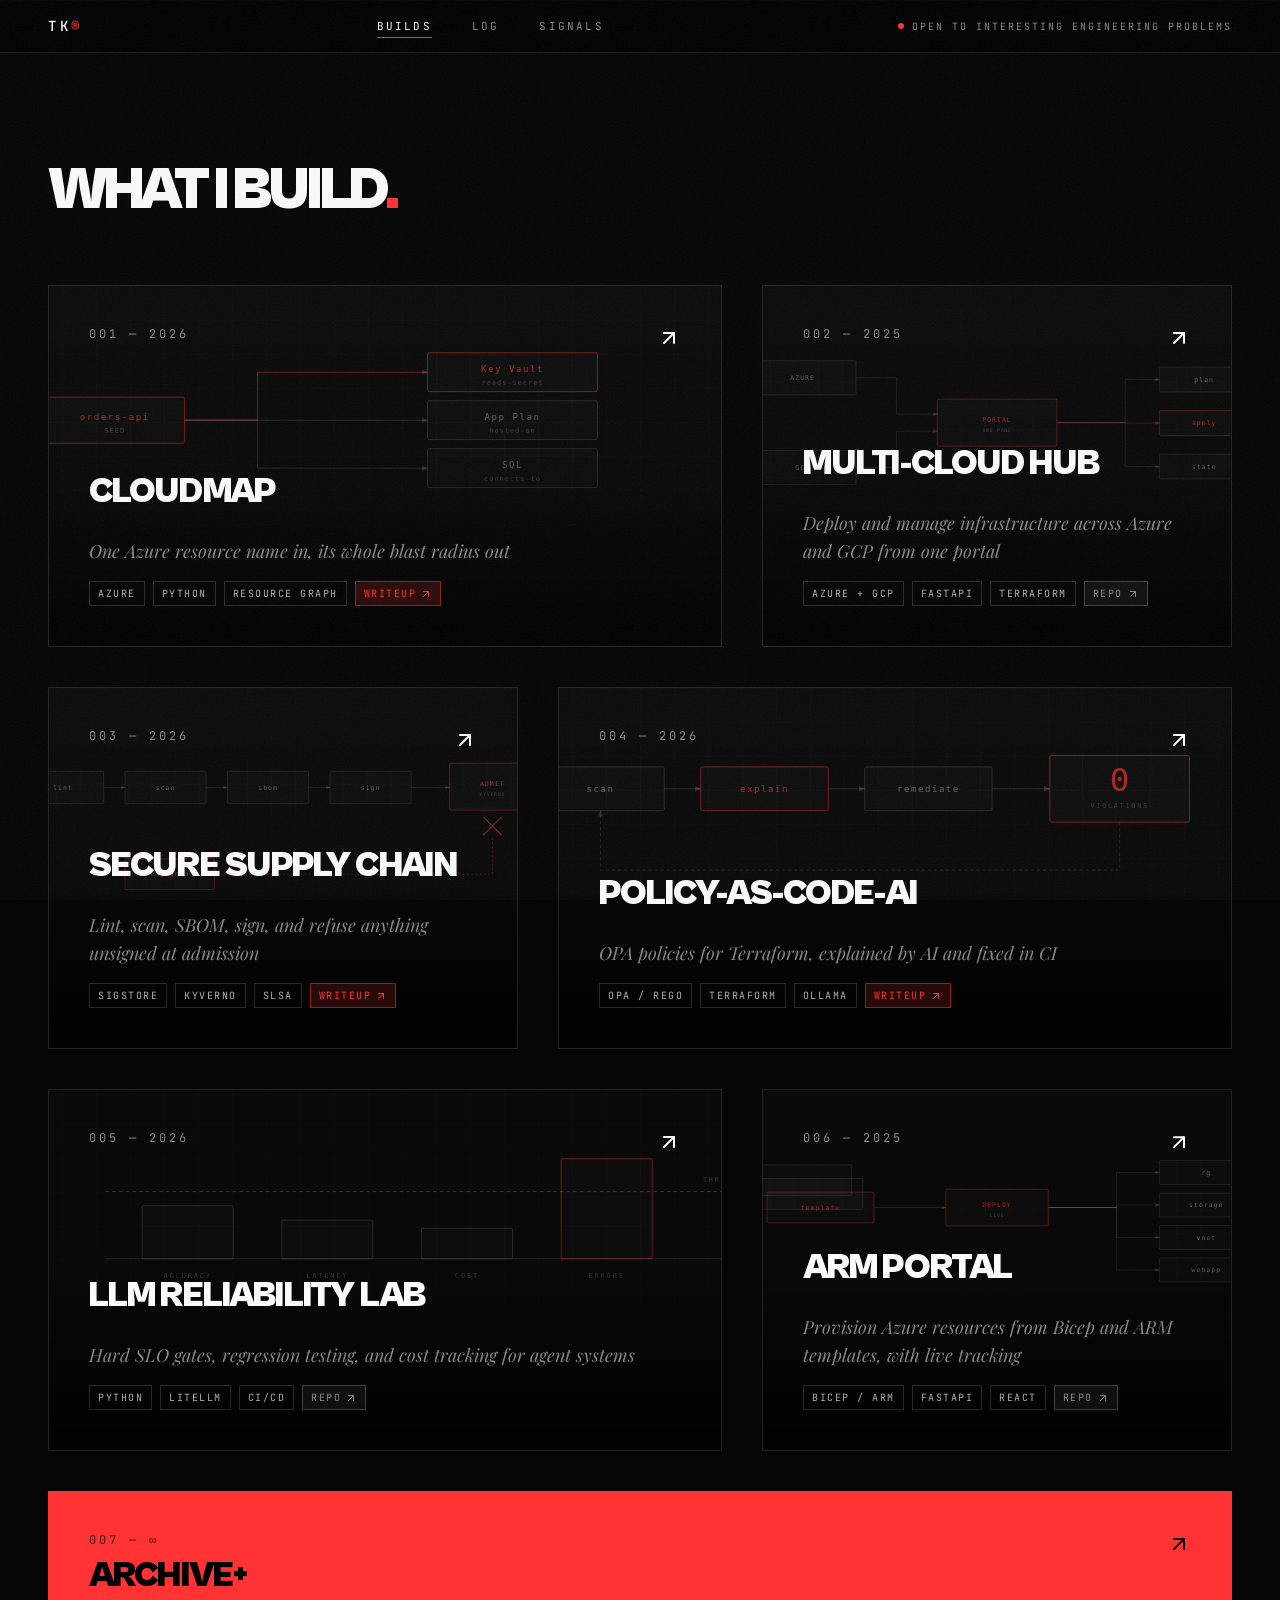
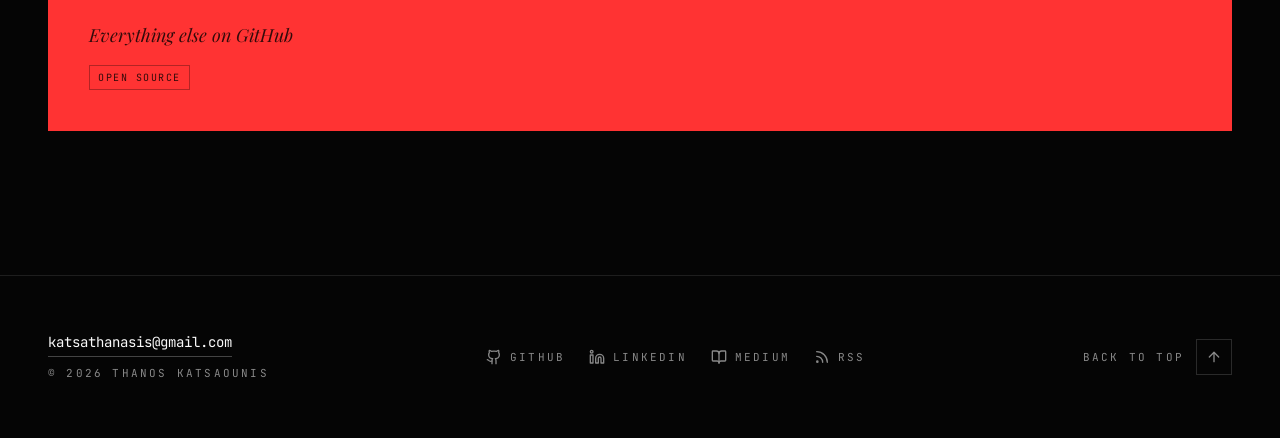
==== builds/index.html @ 595cd932 "deploy 2026-09-18T14:23Z" ====
<!doctype html>
<html lang="en">
  <head>
    <meta charset="utf-8" />
    <meta name="viewport" content="width=device-width, initial-scale=1" />
    <meta name="theme-color" content="#050505" />

    <!--
      TEMPLATE. Every page's HTML is generated from this file by
      tools/gen-pages.mjs, one per entry in src/routes.js, including the root
      index.html. Do not edit a generated file: it is gitignored and the next
      build overwrites it.

      Everything below is deliberately STATIC. The pages are React, so the
      crawlers that build a link preview (LinkedIn, Slack, X, Google) read this
      HTML and never run the JavaScript that fills #root. Anything set from
      React is invisible to them. That is the whole reason the site is many
      real files rather than one file behind a router: a router would give
      every URL this same head, and per-URL metadata is the point.

      The domain is thanoskatsaounis.me, registered 2026-08-24. It appears here
      and in public/robots.txt, and public/sitemap.xml is generated from the
      same routes; change them together.

      og:image must be an absolute URL, because relative paths are silently
      ignored by every scraper that reads it.
    -->
    <title>Builds — Thanos Katsaounis</title>
    <meta name="description" content="Open-source projects: Azure blast-radius mapping, multi-cloud provisioning, supply-chain signing and admission control, OPA policy remediation, and reliability gates for agent systems." />
    <link rel="canonical" href="https://thanoskatsaounis.me/builds/" />

    <!-- Open Graph: LinkedIn, Slack, Facebook, most chat apps -->
    <meta property="og:type" content="website" />
    <meta property="og:site_name" content="Thanos Katsaounis" />
    <meta property="og:title" content="Builds — Thanos Katsaounis" />
    <meta property="og:description" content="Open-source projects: Azure blast-radius mapping, multi-cloud provisioning, supply-chain signing and admission control, OPA policy remediation, and reliability gates for agent systems." />
    <meta property="og:url" content="https://thanoskatsaounis.me/builds/" />
    <meta property="og:image" content="https://thanoskatsaounis.me/og.png" />
    <meta property="og:image:width" content="1200" />
    <meta property="og:image:height" content="630" />
    <meta property="og:image:alt" content="DevOps and Cloud Engineer — software and the infrastructure that runs it, across Azure, GCP and Kubernetes" />
    <meta property="og:locale" content="en_GB" />
    <meta property="og:locale:alternate" content="el_GR" />

    <!-- X / Twitter reads its own namespace and falls back to og: for the rest -->
    <meta name="twitter:card" content="summary_large_image" />
    <meta name="twitter:title" content="Builds — Thanos Katsaounis" />
    <meta name="twitter:description" content="Open-source projects: Azure blast-radius mapping, multi-cloud provisioning, supply-chain signing and admission control, OPA policy remediation, and reliability gates for agent systems." />
    <meta name="twitter:image" content="https://thanoskatsaounis.me/og.png" />

    <!-- Declared so readers and browser extensions discover it without being
         told the URL. Generated at build time by tools/gen-feed.mjs. -->
    <link
      rel="alternate"
      type="application/atom+xml"
      title="Thanos Katsaounis — writing"
      href="/feed.xml"
    />

    <link rel="icon" href="/favicon.svg" />
    <!--
      Preload the weights that are actually above the fold, which is not the
      same as the weights that look most important. Measured on the home page
      at a 900px viewport: only 400 and 900 render in the first screen — 900 is
      the hero headline and so the LCP element, 400 is the body text under it.
      700 first appears at y=1323, a screen and a half down, and on /signals/
      and /builds/ it is never used at all; Chrome said so on every load
      ("preloaded ... but not used"). Preloading it cost a font fetch on every
      route and competed with the two that were needed, while 400 — needed on
      every route, every time — was left to be discovered from the CSS.

      700 is not gone, only unhinted: the @font-face for it still stands and
      the browser fetches it when something on the page needs it.
    -->
    <link rel="preload" href="/fonts/cabinet-grotesk-400.woff2" as="font" type="font/woff2" crossorigin />
    <link rel="preload" href="/fonts/cabinet-grotesk-900.woff2" as="font" type="font/woff2" crossorigin />
    <script type="module" crossorigin src="/assets/index-DWlK6CdW.js"></script>
    <link rel="stylesheet" crossorigin href="/assets/index-eZqKV_0e.css">
  </head>
  <body>
    <noscript>You need to enable JavaScript to run this app.</noscript>
    <div id="root" data-page="builds"></div>
  </body>
</html>
---- assets/index-eZqKV_0e.css ----
@font-face{font-family:Playfair Display;font-style:italic;font-display:swap;font-weight:400;src:url(/assets/playfair-display-cyrillic-400-italic-drKdN10-.woff2) format("woff2"),url(/assets/playfair-display-cyrillic-400-italic-24vVh5t9.woff) format("woff");unicode-range:U+0301,U+0400-045F,U+0490-0491,U+04B0-04B1,U+2116}@font-face{font-family:Playfair Display;font-style:italic;font-display:swap;font-weight:400;src:url(/assets/playfair-display-vietnamese-400-italic-CD15TOr5.woff2) format("woff2"),url(/assets/playfair-display-vietnamese-400-italic-Cpv4sfwY.woff) format("woff");unicode-range:U+0102-0103,U+0110-0111,U+0128-0129,U+0168-0169,U+01A0-01A1,U+01AF-01B0,U+0300-0301,U+0303-0304,U+0308-0309,U+0323,U+0329,U+1EA0-1EF9,U+20AB}@font-face{font-family:Playfair Display;font-style:italic;font-display:swap;font-weight:400;src:url(/assets/playfair-display-latin-ext-400-italic-zVOgzDMq.woff2) format("woff2"),url(/assets/playfair-display-latin-ext-400-italic-CZOjvne0.woff) format("woff");unicode-range:U+0100-02BA,U+02BD-02C5,U+02C7-02CC,U+02CE-02D7,U+02DD-02FF,U+0304,U+0308,U+0329,U+1D00-1DBF,U+1E00-1E9F,U+1EF2-1EFF,U+2020,U+20A0-20AB,U+20AD-20C0,U+2113,U+2C60-2C7F,U+A720-A7FF}@font-face{font-family:Playfair Display;font-style:italic;font-display:swap;font-weight:400;src:url(/assets/playfair-display-latin-400-italic-LeeEXsx5.woff2) format("woff2"),url(/assets/playfair-display-latin-400-italic-hIeePEuE.woff) format("woff");unicode-range:U+0000-00FF,U+0131,U+0152-0153,U+02BB-02BC,U+02C6,U+02DA,U+02DC,U+0304,U+0308,U+0329,U+2000-206F,U+20AC,U+2122,U+2191,U+2193,U+2212,U+2215,U+FEFF,U+FFFD}@font-face{font-family:Playfair Display;font-style:italic;font-display:swap;font-weight:600;src:url(/assets/playfair-display-cyrillic-600-italic-DsJAm2wE.woff2) format("woff2"),url(/assets/playfair-display-cyrillic-600-italic-D0MPwuIc.woff) format("woff");unicode-range:U+0301,U+0400-045F,U+0490-0491,U+04B0-04B1,U+2116}@font-face{font-family:Playfair Display;font-style:italic;font-display:swap;font-weight:600;src:url(/assets/playfair-display-vietnamese-600-italic-CM5tQ_QU.woff2) format("woff2"),url(/assets/playfair-display-vietnamese-600-italic-DzX7eaGQ.woff) format("woff");unicode-range:U+0102-0103,U+0110-0111,U+0128-0129,U+0168-0169,U+01A0-01A1,U+01AF-01B0,U+0300-0301,U+0303-0304,U+0308-0309,U+0323,U+0329,U+1EA0-1EF9,U+20AB}@font-face{font-family:Playfair Display;font-style:italic;font-display:swap;font-weight:600;src:url(/assets/playfair-display-latin-ext-600-italic-Bg2sus4m.woff2) format("woff2"),url(/assets/playfair-display-latin-ext-600-italic-Bkjhfatk.woff) format("woff");unicode-range:U+0100-02BA,U+02BD-02C5,U+02C7-02CC,U+02CE-02D7,U+02DD-02FF,U+0304,U+0308,U+0329,U+1D00-1DBF,U+1E00-1E9F,U+1EF2-1EFF,U+2020,U+20A0-20AB,U+20AD-20C0,U+2113,U+2C60-2C7F,U+A720-A7FF}@font-face{font-family:Playfair Display;font-style:italic;font-display:swap;font-weight:600;src:url(/assets/playfair-display-latin-600-italic-Bvp5b4iR.woff2) format("woff2"),url(/assets/playfair-display-latin-600-italic-BFV_U8S6.woff) format("woff");unicode-range:U+0000-00FF,U+0131,U+0152-0153,U+02BB-02BC,U+02C6,U+02DA,U+02DC,U+0304,U+0308,U+0329,U+2000-206F,U+20AC,U+2122,U+2191,U+2193,U+2212,U+2215,U+FEFF,U+FFFD}@font-face{font-family:JetBrains Mono;font-style:normal;font-display:swap;font-weight:400;src:url([data-uri]) format("woff2"),url([data-uri]) format("woff");unicode-range:U+0460-052F,U+1C80-1C8A,U+20B4,U+2DE0-2DFF,U+A640-A69F,U+FE2E-FE2F}@font-face{font-family:JetBrains Mono;font-style:normal;font-display:swap;font-weight:400;src:url(/assets/jetbrains-mono-cyrillic-400-normal-BEIGL1Tu.woff2) format("woff2"),url(/assets/jetbrains-mono-cyrillic-400-normal-ugxPyKxw.woff) format("woff");unicode-range:U+0301,U+0400-045F,U+0490-0491,U+04B0-04B1,U+2116}@font-face{font-family:JetBrains Mono;font-style:normal;font-display:swap;font-weight:400;src:url(/assets/jetbrains-mono-greek-400-normal-C190GLew.woff2) format("woff2"),url(/assets/jetbrains-mono-greek-400-normal-B9oWc5Lo.woff) format("woff");unicode-range:U+0370-0377,U+037A-037F,U+0384-038A,U+038C,U+038E-03A1,U+03A3-03FF}@font-face{font-family:JetBrains Mono;font-style:normal;font-display:swap;font-weight:400;src:url([data-uri]) format("woff2"),url(/assets/jetbrains-mono-vietnamese-400-normal-CqNFfHCs.woff) format("woff");unicode-range:U+0102-0103,U+0110-0111,U+0128-0129,U+0168-0169,U+01A0-01A1,U+01AF-01B0,U+0300-0301,U+0303-0304,U+0308-0309,U+0323,U+0329,U+1EA0-1EF9,U+20AB}@font-face{font-family:JetBrains Mono;font-style:normal;font-display:swap;font-weight:400;src:url(/assets/jetbrains-mono-latin-ext-400-normal-Bc8Ftmh3.woff2) format("woff2"),url(/assets/jetbrains-mono-latin-ext-400-normal-fXTG6kC5.woff) format("woff");unicode-range:U+0100-02BA,U+02BD-02C5,U+02C7-02CC,U+02CE-02D7,U+02DD-02FF,U+0304,U+0308,U+0329,U+1D00-1DBF,U+1E00-1E9F,U+1EF2-1EFF,U+2020,U+20A0-20AB,U+20AD-20C0,U+2113,U+2C60-2C7F,U+A720-A7FF}@font-face{font-family:JetBrains Mono;font-style:normal;font-display:swap;font-weight:400;src:url(/assets/jetbrains-mono-latin-400-normal-V6pRDFza.woff2) format("woff2"),url(/assets/jetbrains-mono-latin-400-normal-6-qcROiO.woff) format("woff");unicode-range:U+0000-00FF,U+0131,U+0152-0153,U+02BB-02BC,U+02C6,U+02DA,U+02DC,U+0304,U+0308,U+0329,U+2000-206F,U+20AC,U+2122,U+2191,U+2193,U+2212,U+2215,U+FEFF,U+FFFD}@font-face{font-family:JetBrains Mono;font-style:normal;font-display:swap;font-weight:500;src:url([data-uri]) format("woff2"),url([data-uri]) format("woff");unicode-range:U+0460-052F,U+1C80-1C8A,U+20B4,U+2DE0-2DFF,U+A640-A69F,U+FE2E-FE2F}@font-face{font-family:JetBrains Mono;font-style:normal;font-display:swap;font-weight:500;src:url(/assets/jetbrains-mono-cyrillic-500-normal-DmUKJPL_.woff2) format("woff2"),url(/assets/jetbrains-mono-cyrillic-500-normal-DJqRU3vO.woff) format("woff");unicode-range:U+0301,U+0400-045F,U+0490-0491,U+04B0-04B1,U+2116}@font-face{font-family:JetBrains Mono;font-style:normal;font-display:swap;font-weight:500;src:url(/assets/jetbrains-mono-greek-500-normal-JpySY46c.woff2) format("woff2"),url(/assets/jetbrains-mono-greek-500-normal-D7SFKleX.woff) format("woff");unicode-range:U+0370-0377,U+037A-037F,U+0384-038A,U+038C,U+038E-03A1,U+03A3-03FF}@font-face{font-family:JetBrains Mono;font-style:normal;font-display:swap;font-weight:500;src:url([data-uri]) format("woff2"),url(/assets/jetbrains-mono-vietnamese-500-normal-DNRqzVM1.woff) format("woff");unicode-range:U+0102-0103,U+0110-0111,U+0128-0129,U+0168-0169,U+01A0-01A1,U+01AF-01B0,U+0300-0301,U+0303-0304,U+0308-0309,U+0323,U+0329,U+1EA0-1EF9,U+20AB}@font-face{font-family:JetBrains Mono;font-style:normal;font-display:swap;font-weight:500;src:url(/assets/jetbrains-mono-latin-ext-500-normal-Cut-4mMH.woff2) format("woff2"),url(/assets/jetbrains-mono-latin-ext-500-normal-ckzbgY84.woff) format("woff");unicode-range:U+0100-02BA,U+02BD-02C5,U+02C7-02CC,U+02CE-02D7,U+02DD-02FF,U+0304,U+0308,U+0329,U+1D00-1DBF,U+1E00-1E9F,U+1EF2-1EFF,U+2020,U+20A0-20AB,U+20AD-20C0,U+2113,U+2C60-2C7F,U+A720-A7FF}@font-face{font-family:JetBrains Mono;font-style:normal;font-display:swap;font-weight:500;src:url(/assets/jetbrains-mono-latin-500-normal-BWZEU5yA.woff2) format("woff2"),url(/assets/jetbrains-mono-latin-500-normal-CJOVTJB7.woff) format("woff");unicode-range:U+0000-00FF,U+0131,U+0152-0153,U+02BB-02BC,U+02C6,U+02DA,U+02DC,U+0304,U+0308,U+0329,U+2000-206F,U+20AC,U+2122,U+2191,U+2193,U+2212,U+2215,U+FEFF,U+FFFD}@font-face{font-family:Cabinet Grotesk;src:url(/fonts/cabinet-grotesk-400.woff2) format("woff2");font-weight:400;font-display:swap;font-style:normal}@font-face{font-family:Cabinet Grotesk;src:url(/fonts/cabinet-grotesk-500.woff2) format("woff2");font-weight:500;font-display:swap;font-style:normal}@font-face{font-family:Cabinet Grotesk;src:url(/fonts/cabinet-grotesk-700.woff2) format("woff2");font-weight:700;font-display:swap;font-style:normal}@font-face{font-family:Cabinet Grotesk;src:url(/fonts/cabinet-grotesk-900.woff2) format("woff2");font-weight:900;font-display:swap;font-style:normal}*,:before,:after{--tw-border-spacing-x: 0;--tw-border-spacing-y: 0;--tw-translate-x: 0;--tw-translate-y: 0;--tw-rotate: 0;--tw-skew-x: 0;--tw-skew-y: 0;--tw-scale-x: 1;--tw-scale-y: 1;--tw-pan-x: ;--tw-pan-y: ;--tw-pinch-zoom: ;--tw-scroll-snap-strictness: proximity;--tw-gradient-from-position: ;--tw-gradient-via-position: ;--tw-gradient-to-position: ;--tw-ordinal: ;--tw-slashed-zero: ;--tw-numeric-figure: ;--tw-numeric-spacing: ;--tw-numeric-fraction: ;--tw-ring-inset: ;--tw-ring-offset-width: 0px;--tw-ring-offset-color: #fff;--tw-ring-color: rgb(59 130 246 / .5);--tw-ring-offset-shadow: 0 0 #0000;--tw-ring-shadow: 0 0 #0000;--tw-shadow: 0 0 #0000;--tw-shadow-colored: 0 0 #0000;--tw-blur: ;--tw-brightness: ;--tw-contrast: ;--tw-grayscale: ;--tw-hue-rotate: ;--tw-invert: ;--tw-saturate: ;--tw-sepia: ;--tw-drop-shadow: ;--tw-backdrop-blur: ;--tw-backdrop-brightness: ;--tw-backdrop-contrast: ;--tw-backdrop-grayscale: ;--tw-backdrop-hue-rotate: ;--tw-backdrop-invert: ;--tw-backdrop-opacity: ;--tw-backdrop-saturate: ;--tw-backdrop-sepia: ;--tw-contain-size: ;--tw-contain-layout: ;--tw-contain-paint: ;--tw-contain-style: }::backdrop{--tw-border-spacing-x: 0;--tw-border-spacing-y: 0;--tw-translate-x: 0;--tw-translate-y: 0;--tw-rotate: 0;--tw-skew-x: 0;--tw-skew-y: 0;--tw-scale-x: 1;--tw-scale-y: 1;--tw-pan-x: ;--tw-pan-y: ;--tw-pinch-zoom: ;--tw-scroll-snap-strictness: proximity;--tw-gradient-from-position: ;--tw-gradient-via-position: ;--tw-gradient-to-position: ;--tw-ordinal: ;--tw-slashed-zero: ;--tw-numeric-figure: ;--tw-numeric-spacing: ;--tw-numeric-fraction: ;--tw-ring-inset: ;--tw-ring-offset-width: 0px;--tw-ring-offset-color: #fff;--tw-ring-color: rgb(59 130 246 / .5);--tw-ring-offset-shadow: 0 0 #0000;--tw-ring-shadow: 0 0 #0000;--tw-shadow: 0 0 #0000;--tw-shadow-colored: 0 0 #0000;--tw-blur: ;--tw-brightness: ;--tw-contrast: ;--tw-grayscale: ;--tw-hue-rotate: ;--tw-invert: ;--tw-saturate: ;--tw-sepia: ;--tw-drop-shadow: ;--tw-backdrop-blur: ;--tw-backdrop-brightness: ;--tw-backdrop-contrast: ;--tw-backdrop-grayscale: ;--tw-backdrop-hue-rotate: ;--tw-backdrop-invert: ;--tw-backdrop-opacity: ;--tw-backdrop-saturate: ;--tw-backdrop-sepia: ;--tw-contain-size: ;--tw-contain-layout: ;--tw-contain-paint: ;--tw-contain-style: }*,:before,:after{box-sizing:border-box;border-width:0;border-style:solid;border-color:#e5e7eb}:before,:after{--tw-content: ""}html,:host{line-height:1.5;-webkit-text-size-adjust:100%;-moz-tab-size:4;-o-tab-size:4;tab-size:4;font-family:Cabinet Grotesk,sans-serif;font-feature-settings:normal;font-variation-settings:normal;-webkit-tap-highlight-color:transparent}body{margin:0;line-height:inherit}hr{height:0;color:inherit;border-top-width:1px}abbr:where([title]){-webkit-text-decoration:underline dotted;text-decoration:underline dotted}h1,h2,h3,h4,h5,h6{font-size:inherit;font-weight:inherit}a{color:inherit;text-decoration:inherit}b,strong{font-weight:bolder}code,kbd,samp,pre{font-family:JetBrains Mono,monospace;font-feature-settings:normal;font-variation-settings:normal;font-size:1em}small{font-size:80%}sub,sup{font-size:75%;line-height:0;position:relative;vertical-align:baseline}sub{bottom:-.25em}sup{top:-.5em}table{text-indent:0;border-color:inherit;border-collapse:collapse}button,input,optgroup,select,textarea{font-family:inherit;font-feature-settings:inherit;font-variation-settings:inherit;font-size:100%;font-weight:inherit;line-height:inherit;letter-spacing:inherit;color:inherit;margin:0;padding:0}button,select{text-transform:none}button,input:where([type=button]),input:where([type=reset]),input:where([type=submit]){-webkit-appearance:button;background-color:transparent;background-image:none}:-moz-focusring{outline:auto}:-moz-ui-invalid{box-shadow:none}progress{vertical-align:baseline}::-webkit-inner-spin-button,::-webkit-outer-spin-button{height:auto}[type=search]{-webkit-appearance:textfield;outline-offset:-2px}::-webkit-search-decoration{-webkit-appearance:none}::-webkit-file-upload-button{-webkit-appearance:button;font:inherit}summary{display:list-item}blockquote,dl,dd,h1,h2,h3,h4,h5,h6,hr,figure,p,pre{margin:0}fieldset{margin:0;padding:0}legend{padding:0}ol,ul,menu{list-style:none;margin:0;padding:0}dialog{padding:0}textarea{resize:vertical}input::-moz-placeholder,textarea::-moz-placeholder{opacity:1;color:#9ca3af}input::placeholder,textarea::placeholder{opacity:1;color:#9ca3af}button,[role=button]{cursor:pointer}:disabled{cursor:default}img,svg,video,canvas,audio,iframe,embed,object{display:block;vertical-align:middle}img,video{max-width:100%;height:auto}[hidden]:where(:not([hidden=until-found])){display:none}:root{--background: 0 0% 2%;--foreground: 0 0% 98%;--card: 0 0% 4%;--card-foreground: 0 0% 98%;--popover: 0 0% 4%;--popover-foreground: 0 0% 98%;--primary: 0 0% 98%;--primary-foreground: 0 0% 3%;--secondary: 0 0% 8%;--secondary-foreground: 0 0% 98%;--muted: 0 0% 8%;--muted-foreground: 0 0% 55%;--accent: 0 100% 60%;--accent-foreground: 0 0% 98%;--destructive: 0 100% 60%;--destructive-foreground: 0 0% 98%;--border: 0 0% 100% / .1;--input: 0 0% 15%;--ring: 0 100% 60%;--chart-1: 220 70% 50%;--chart-2: 160 60% 45%;--chart-3: 30 80% 55%;--chart-4: 280 65% 60%;--chart-5: 340 75% 55%;--radius: .25rem}*{border-color:hsl(var(--border))}html{background-color:#050505}body{--tw-bg-opacity: 1;background-color:rgb(5 5 5 / var(--tw-bg-opacity, 1));font-family:Cabinet Grotesk,sans-serif;--tw-text-opacity: 1;color:rgb(250 250 250 / var(--tw-text-opacity, 1));-webkit-font-smoothing:antialiased;-moz-osx-font-smoothing:grayscale;overflow-x:hidden}::-moz-selection{background-color:#f33;color:#050505}::selection{background-color:#f33;color:#050505}::-webkit-scrollbar{width:10px}::-webkit-scrollbar-track{background:#050505}::-webkit-scrollbar-thumb{background:#262626;border:2px solid #050505}::-webkit-scrollbar-thumb:hover{background:#f33}.container{width:100%}@media(min-width:640px){.container{max-width:640px}}@media(min-width:768px){.container{max-width:768px}}@media(min-width:1024px){.container{max-width:1024px}}@media(min-width:1280px){.container{max-width:1280px}}@media(min-width:1536px){.container{max-width:1536px}}.sr-only{position:absolute;width:1px;height:1px;padding:0;margin:-1px;overflow:hidden;clip:rect(0,0,0,0);white-space:nowrap;border-width:0}.pointer-events-none{pointer-events:none}.visible{visibility:visible}.invisible{visibility:hidden}.static{position:static}.fixed{position:fixed}.absolute{position:absolute}.relative{position:relative}.inset-0{top:0;right:0;bottom:0;left:0}.-bottom-1{bottom:-.25rem}.bottom-0{bottom:0}.left-0{left:0}.right-0{right:0}.right-\[-10\%\]{right:-10%}.top-0{top:0}.top-1\/2{top:50%}.top-\[53px\]{top:53px}.z-10{z-index:10}.z-20{z-index:20}.z-30{z-index:30}.z-\[70\]{z-index:70}.z-\[80\]{z-index:80}.mx-16{margin-left:4rem;margin-right:4rem}.mx-auto{margin-left:auto;margin-right:auto}.my-10{margin-top:2.5rem;margin-bottom:2.5rem}.mb-4{margin-bottom:1rem}.mr-2{margin-right:.5rem}.mt-1{margin-top:.25rem}.mt-1\.5{margin-top:.375rem}.mt-10{margin-top:2.5rem}.mt-12{margin-top:3rem}.mt-16{margin-top:4rem}.mt-2{margin-top:.5rem}.mt-20{margin-top:5rem}.mt-3{margin-top:.75rem}.mt-4{margin-top:1rem}.mt-6{margin-top:1.5rem}.mt-8{margin-top:2rem}.block{display:block}.inline-block{display:inline-block}.flex{display:flex}.inline-flex{display:inline-flex}.table{display:table}.grid{display:grid}.hidden{display:none}.aspect-\[4\/5\]{aspect-ratio:4/5}.h-1\.5{height:.375rem}.h-10{height:2.5rem}.h-14{height:3.5rem}.h-2{height:.5rem}.h-3{height:.75rem}.h-3\.5{height:.875rem}.h-4{height:1rem}.h-5{height:1.25rem}.h-6{height:1.5rem}.h-8{height:2rem}.h-9{height:2.25rem}.h-\[70vh\]{height:70vh}.h-px{height:1px}.min-h-\[200px\]{min-height:200px}.min-h-\[280px\]{min-height:280px}.min-h-\[60px\]{min-height:60px}.min-h-screen{min-height:100vh}.w-0{width:0px}.w-1\.5{width:.375rem}.w-14{width:3.5rem}.w-2{width:.5rem}.w-3{width:.75rem}.w-3\.5{width:.875rem}.w-32{width:8rem}.w-4{width:1rem}.w-5{width:1.25rem}.w-6{width:1.5rem}.w-8{width:2rem}.w-9{width:2.25rem}.w-\[70vw\]{width:70vw}.w-fit{width:-moz-fit-content;width:fit-content}.w-full{width:100%}.w-px{width:1px}.max-w-3xl{max-width:48rem}.max-w-4xl{max-width:56rem}.max-w-\[1600px\]{max-width:1600px}.max-w-md{max-width:28rem}.max-w-sm{max-width:24rem}.max-w-xl{max-width:36rem}.flex-1{flex:1 1 0%}.shrink-0{flex-shrink:0}.grow{flex-grow:1}.origin-left{transform-origin:left}.-translate-y-1\/2{--tw-translate-y: -50%;transform:translate(var(--tw-translate-x),var(--tw-translate-y)) rotate(var(--tw-rotate)) skew(var(--tw-skew-x)) skewY(var(--tw-skew-y)) scaleX(var(--tw-scale-x)) scaleY(var(--tw-scale-y))}.rotate-45{--tw-rotate: 45deg;transform:translate(var(--tw-translate-x),var(--tw-translate-y)) rotate(var(--tw-rotate)) skew(var(--tw-skew-x)) skewY(var(--tw-skew-y)) scaleX(var(--tw-scale-x)) scaleY(var(--tw-scale-y))}@keyframes pulse{50%{opacity:.5}}.animate-pulse{animation:pulse 2s cubic-bezier(.4,0,.6,1) infinite}@keyframes pulse-dot{0%,to{opacity:1}50%{opacity:.25}}.animate-pulse-dot{animation:pulse-dot 2s ease-in-out infinite}@keyframes spin{to{transform:rotate(360deg)}}.animate-spin{animation:spin 1s linear infinite}.grid-cols-\[auto_1fr_auto\]{grid-template-columns:auto 1fr auto}.flex-col{flex-direction:column}.flex-wrap{flex-wrap:wrap}.items-start{align-items:flex-start}.items-center{align-items:center}.items-baseline{align-items:baseline}.justify-center{justify-content:center}.justify-between{justify-content:space-between}.gap-1{gap:.25rem}.gap-1\.5{gap:.375rem}.gap-10{gap:2.5rem}.gap-16{gap:4rem}.gap-2{gap:.5rem}.gap-20{gap:5rem}.gap-3{gap:.75rem}.gap-4{gap:1rem}.gap-5{gap:1.25rem}.gap-6{gap:1.5rem}.gap-8{gap:2rem}.gap-x-10{-moz-column-gap:2.5rem;column-gap:2.5rem}.gap-x-3{-moz-column-gap:.75rem;column-gap:.75rem}.gap-x-4{-moz-column-gap:1rem;column-gap:1rem}.gap-x-6{-moz-column-gap:1.5rem;column-gap:1.5rem}.gap-y-1{row-gap:.25rem}.gap-y-3{row-gap:.75rem}.gap-y-5{row-gap:1.25rem}.space-y-12>:not([hidden])~:not([hidden]){--tw-space-y-reverse: 0;margin-top:calc(3rem * calc(1 - var(--tw-space-y-reverse)));margin-bottom:calc(3rem * var(--tw-space-y-reverse))}.space-y-4>:not([hidden])~:not([hidden]){--tw-space-y-reverse: 0;margin-top:calc(1rem * calc(1 - var(--tw-space-y-reverse)));margin-bottom:calc(1rem * var(--tw-space-y-reverse))}.overflow-hidden{overflow:hidden}.overflow-y-auto{overflow-y:auto}.whitespace-nowrap{white-space:nowrap}.rounded-full{border-radius:9999px}.rounded-md{border-radius:calc(var(--radius) - 2px)}.border{border-width:1px}.border-y{border-top-width:1px;border-bottom-width:1px}.border-b{border-bottom-width:1px}.border-l-2{border-left-width:2px}.border-r{border-right-width:1px}.border-t{border-top-width:1px}.border-black\/30{border-color:#0000004d}.border-black\/40{border-color:#0006}.border-ember{--tw-border-opacity: 1;border-color:rgb(255 51 51 / var(--tw-border-opacity, 1))}.border-ember\/50{border-color:#ff333380}.border-ember\/60{border-color:#f339}.border-input{border-color:hsl(var(--input))}.border-white\/10{border-color:#ffffff1a}.border-white\/15{border-color:#ffffff26}.border-white\/20{border-color:#fff3}.border-white\/25{border-color:#ffffff40}.bg-black\/10{background-color:#0000001a}.bg-black\/40{background-color:#0006}.bg-black\/70{background-color:#000000b3}.bg-card{background-color:hsl(var(--card))}.bg-destructive{background-color:hsl(var(--destructive))}.bg-ember{--tw-bg-opacity: 1;background-color:rgb(255 51 51 / var(--tw-bg-opacity, 1))}.bg-ember\/10{background-color:#ff33331a}.bg-ember\/15{background-color:#ff333326}.bg-primary{background-color:hsl(var(--primary))}.bg-secondary{background-color:hsl(var(--secondary))}.bg-transparent{background-color:transparent}.bg-void{--tw-bg-opacity: 1;background-color:rgb(5 5 5 / var(--tw-bg-opacity, 1))}.bg-void\/95{background-color:#050505f2}.bg-white{--tw-bg-opacity: 1;background-color:rgb(255 255 255 / var(--tw-bg-opacity, 1))}.bg-white\/10{background-color:#ffffff1a}.bg-white\/15{background-color:#ffffff26}.bg-white\/5{background-color:#ffffff0d}.bg-white\/\[0\.02\]{background-color:#ffffff05}.bg-white\/\[0\.03\]{background-color:#ffffff08}.bg-gradient-to-t{background-image:linear-gradient(to top,var(--tw-gradient-stops))}.from-black\/95{--tw-gradient-from: rgb(0 0 0 / .95) var(--tw-gradient-from-position);--tw-gradient-to: rgb(0 0 0 / 0) var(--tw-gradient-to-position);--tw-gradient-stops: var(--tw-gradient-from), var(--tw-gradient-to)}.via-black\/15{--tw-gradient-to: rgb(0 0 0 / 0) var(--tw-gradient-to-position);--tw-gradient-stops: var(--tw-gradient-from), rgb(0 0 0 / .15) var(--tw-gradient-via-position), var(--tw-gradient-to)}.to-transparent{--tw-gradient-to: transparent var(--tw-gradient-to-position)}.object-cover{-o-object-fit:cover;object-fit:cover}.p-5{padding:1.25rem}.p-8{padding:2rem}.px-2{padding-left:.5rem;padding-right:.5rem}.px-2\.5{padding-left:.625rem;padding-right:.625rem}.px-3{padding-left:.75rem;padding-right:.75rem}.px-4{padding-left:1rem;padding-right:1rem}.px-5{padding-left:1.25rem;padding-right:1.25rem}.px-6{padding-left:1.5rem;padding-right:1.5rem}.px-8{padding-left:2rem;padding-right:2rem}.py-0\.5{padding-top:.125rem;padding-bottom:.125rem}.py-1{padding-top:.25rem;padding-bottom:.25rem}.py-12{padding-top:3rem;padding-bottom:3rem}.py-14{padding-top:3.5rem;padding-bottom:3.5rem}.py-2{padding-top:.5rem;padding-bottom:.5rem}.py-2\.5{padding-top:.625rem;padding-bottom:.625rem}.py-24{padding-top:6rem;padding-bottom:6rem}.py-28{padding-top:7rem;padding-bottom:7rem}.py-3{padding-top:.75rem;padding-bottom:.75rem}.py-4{padding-top:1rem;padding-bottom:1rem}.py-5{padding-top:1.25rem;padding-bottom:1.25rem}.py-7{padding-top:1.75rem;padding-bottom:1.75rem}.py-8{padding-top:2rem;padding-bottom:2rem}.py-\[0\.5\%\]{padding-top:.5%;padding-bottom:.5%}.pb-1{padding-bottom:.25rem}.pb-10{padding-bottom:2.5rem}.pb-16{padding-bottom:4rem}.pb-24{padding-bottom:6rem}.pb-28{padding-bottom:7rem}.pl-4{padding-left:1rem}.pt-10{padding-top:2.5rem}.pt-12{padding-top:3rem}.pt-24{padding-top:6rem}.pt-32{padding-top:8rem}.pt-8{padding-top:2rem}.font-mono{font-family:JetBrains Mono,monospace}.font-sans{font-family:Cabinet Grotesk,sans-serif}.font-serif{font-family:Playfair Display,serif}.text-2xl{font-size:1.5rem;line-height:2rem}.text-3xl{font-size:1.875rem;line-height:2.25rem}.text-4xl{font-size:2.25rem;line-height:2.5rem}.text-6xl{font-size:3.75rem;line-height:1}.text-\[10px\]{font-size:10px}.text-\[11px\]{font-size:11px}.text-\[9px\]{font-size:9px}.text-\[clamp\(2\.4rem\,8\.5vw\,7\.5rem\)\]{font-size:clamp(2.4rem,8.5vw,7.5rem)}.text-base{font-size:1rem;line-height:1.5rem}.text-lg{font-size:1.125rem;line-height:1.75rem}.text-sm{font-size:.875rem;line-height:1.25rem}.text-xs{font-size:.75rem;line-height:1rem}.font-black{font-weight:900}.font-bold{font-weight:700}.font-medium{font-weight:500}.font-normal{font-weight:400}.uppercase{text-transform:uppercase}.italic{font-style:italic}.leading-\[0\.92\]{line-height:.92}.leading-relaxed{line-height:1.625}.leading-snug{line-height:1.375}.leading-tight{line-height:1.25}.tracking-\[0\.15em\]{letter-spacing:.15em}.tracking-\[0\.18em\]{letter-spacing:.18em}.tracking-\[0\.25em\]{letter-spacing:.25em}.tracking-\[0\.2em\]{letter-spacing:.2em}.tracking-\[0\.3em\]{letter-spacing:.3em}.tracking-tight{letter-spacing:-.025em}.tracking-tighter{letter-spacing:-.05em}.tracking-widest{letter-spacing:.1em}.text-black{--tw-text-opacity: 1;color:rgb(0 0 0 / var(--tw-text-opacity, 1))}.text-black\/70{color:#000000b3}.text-black\/80{color:#000c}.text-destructive-foreground{color:hsl(var(--destructive-foreground))}.text-ember{--tw-text-opacity: 1;color:rgb(255 51 51 / var(--tw-text-opacity, 1))}.text-ember\/80{color:#f33c}.text-ink{--tw-text-opacity: 1;color:rgb(250 250 250 / var(--tw-text-opacity, 1))}.text-ink\/70{color:#fafafab3}.text-ink\/80{color:#fafafacc}.text-ink\/90{color:#fafafae6}.text-mute{--tw-text-opacity: 1;color:rgb(136 136 136 / var(--tw-text-opacity, 1))}.text-primary{color:hsl(var(--primary))}.text-primary-foreground{color:hsl(var(--primary-foreground))}.text-secondary-foreground{color:hsl(var(--secondary-foreground))}.text-zinc-300{--tw-text-opacity: 1;color:rgb(212 212 216 / var(--tw-text-opacity, 1))}.underline{text-decoration-line:underline}.overline{text-decoration-line:overline}.underline-offset-4{text-underline-offset:4px}.opacity-0{opacity:0}.opacity-70{opacity:.7}.opacity-90{opacity:.9}.shadow{--tw-shadow: 0 1px 3px 0 rgb(0 0 0 / .1), 0 1px 2px -1px rgb(0 0 0 / .1);--tw-shadow-colored: 0 1px 3px 0 var(--tw-shadow-color), 0 1px 2px -1px var(--tw-shadow-color);box-shadow:var(--tw-ring-offset-shadow, 0 0 #0000),var(--tw-ring-shadow, 0 0 #0000),var(--tw-shadow)}.shadow-sm{--tw-shadow: 0 1px 2px 0 rgb(0 0 0 / .05);--tw-shadow-colored: 0 1px 2px 0 var(--tw-shadow-color);box-shadow:var(--tw-ring-offset-shadow, 0 0 #0000),var(--tw-ring-shadow, 0 0 #0000),var(--tw-shadow)}.outline{outline-style:solid}.grayscale{--tw-grayscale: grayscale(100%);filter:var(--tw-blur) var(--tw-brightness) var(--tw-contrast) var(--tw-grayscale) var(--tw-hue-rotate) var(--tw-invert) var(--tw-saturate) var(--tw-sepia) var(--tw-drop-shadow)}.filter{filter:var(--tw-blur) var(--tw-brightness) var(--tw-contrast) var(--tw-grayscale) var(--tw-hue-rotate) var(--tw-invert) var(--tw-saturate) var(--tw-sepia) var(--tw-drop-shadow)}.backdrop-blur-md{--tw-backdrop-blur: blur(12px);-webkit-backdrop-filter:var(--tw-backdrop-blur) var(--tw-backdrop-brightness) var(--tw-backdrop-contrast) var(--tw-backdrop-grayscale) var(--tw-backdrop-hue-rotate) var(--tw-backdrop-invert) var(--tw-backdrop-opacity) var(--tw-backdrop-saturate) var(--tw-backdrop-sepia);backdrop-filter:var(--tw-backdrop-blur) var(--tw-backdrop-brightness) var(--tw-backdrop-contrast) var(--tw-backdrop-grayscale) var(--tw-backdrop-hue-rotate) var(--tw-backdrop-invert) var(--tw-backdrop-opacity) var(--tw-backdrop-saturate) var(--tw-backdrop-sepia)}.backdrop-blur-xl{--tw-backdrop-blur: blur(24px);-webkit-backdrop-filter:var(--tw-backdrop-blur) var(--tw-backdrop-brightness) var(--tw-backdrop-contrast) var(--tw-backdrop-grayscale) var(--tw-backdrop-hue-rotate) var(--tw-backdrop-invert) var(--tw-backdrop-opacity) var(--tw-backdrop-saturate) var(--tw-backdrop-sepia);backdrop-filter:var(--tw-backdrop-blur) var(--tw-backdrop-brightness) var(--tw-backdrop-contrast) var(--tw-backdrop-grayscale) var(--tw-backdrop-hue-rotate) var(--tw-backdrop-invert) var(--tw-backdrop-opacity) var(--tw-backdrop-saturate) var(--tw-backdrop-sepia)}.transition{transition-property:color,background-color,border-color,text-decoration-color,fill,stroke,opacity,box-shadow,transform,filter,backdrop-filter;transition-timing-function:cubic-bezier(.4,0,.2,1);transition-duration:.15s}.transition-\[transform\,filter\]{transition-property:transform,filter;transition-timing-function:cubic-bezier(.4,0,.2,1);transition-duration:.15s}.transition-\[transform\,opacity\]{transition-property:transform,opacity;transition-timing-function:cubic-bezier(.4,0,.2,1);transition-duration:.15s}.transition-\[width\]{transition-property:width;transition-timing-function:cubic-bezier(.4,0,.2,1);transition-duration:.15s}.transition-all{transition-property:all;transition-timing-function:cubic-bezier(.4,0,.2,1);transition-duration:.15s}.transition-colors{transition-property:color,background-color,border-color,text-decoration-color,fill,stroke;transition-timing-function:cubic-bezier(.4,0,.2,1);transition-duration:.15s}.transition-opacity{transition-property:opacity;transition-timing-function:cubic-bezier(.4,0,.2,1);transition-duration:.15s}.transition-transform{transition-property:transform;transition-timing-function:cubic-bezier(.4,0,.2,1);transition-duration:.15s}.duration-200{transition-duration:.2s}.duration-300{transition-duration:.3s}.duration-500{transition-duration:.5s}.duration-700{transition-duration:.7s}.ease-out{transition-timing-function:cubic-bezier(0,0,.2,1)}@keyframes enter{0%{opacity:var(--tw-enter-opacity, 1);transform:translate3d(var(--tw-enter-translate-x, 0),var(--tw-enter-translate-y, 0),0) scale3d(var(--tw-enter-scale, 1),var(--tw-enter-scale, 1),var(--tw-enter-scale, 1)) rotate(var(--tw-enter-rotate, 0))}}@keyframes exit{to{opacity:var(--tw-exit-opacity, 1);transform:translate3d(var(--tw-exit-translate-x, 0),var(--tw-exit-translate-y, 0),0) scale3d(var(--tw-exit-scale, 1),var(--tw-exit-scale, 1),var(--tw-exit-scale, 1)) rotate(var(--tw-exit-rotate, 0))}}.duration-200{animation-duration:.2s}.duration-300{animation-duration:.3s}.duration-500{animation-duration:.5s}.duration-700{animation-duration:.7s}.ease-out{animation-timing-function:cubic-bezier(0,0,.2,1)}.running{animation-play-state:running}.noise-overlay{position:fixed;top:0;right:0;bottom:0;left:0;z-index:90;pointer-events:none;opacity:.06;background-image:url("data:image/svg+xml,%3Csvg xmlns=%27http://www.w3.org/2000/svg%27 width=%27300%27 height=%27300%27%3E%3Cfilter id=%27n%27%3E%3CfeTurbulence type=%27fractalNoise%27 baseFrequency=%270.9%27 numOctaves=%272%27/%3E%3C/filter%3E%3Crect width=%27100%25%27 height=%27100%25%27 filter=%27url%28%23n%29%27/%3E%3C/svg%3E")}.text-outline{-webkit-text-stroke:1px rgba(250,250,250,.28);color:transparent}.lenis.lenis-smooth{scroll-behavior:auto!important}.file\:border-0::file-selector-button{border-width:0px}.file\:bg-transparent::file-selector-button{background-color:transparent}.file\:text-sm::file-selector-button{font-size:.875rem;line-height:1.25rem}.file\:font-medium::file-selector-button{font-weight:500}.file\:text-foreground::file-selector-button{color:hsl(var(--foreground))}.placeholder\:text-muted-foreground::-moz-placeholder{color:hsl(var(--muted-foreground))}.placeholder\:text-muted-foreground::placeholder{color:hsl(var(--muted-foreground))}.first\:mt-16:first-child{margin-top:4rem}.last\:border-b-0:last-child{border-bottom-width:0px}.last\:pb-0:last-child{padding-bottom:0}.hover\:border-ember:hover{--tw-border-opacity: 1;border-color:rgb(255 51 51 / var(--tw-border-opacity, 1))}.hover\:border-white\/20:hover{border-color:#fff3}.hover\:border-white\/30:hover{border-color:#ffffff4d}.hover\:border-white\/40:hover{border-color:#fff6}.hover\:bg-accent:hover{background-color:hsl(var(--accent))}.hover\:bg-black:hover{--tw-bg-opacity: 1;background-color:rgb(0 0 0 / var(--tw-bg-opacity, 1))}.hover\:bg-destructive\/90:hover{background-color:hsl(var(--destructive) / .9)}.hover\:bg-ember:hover{--tw-bg-opacity: 1;background-color:rgb(255 51 51 / var(--tw-bg-opacity, 1))}.hover\:bg-primary\/90:hover{background-color:hsl(var(--primary) / .9)}.hover\:bg-secondary\/80:hover{background-color:hsl(var(--secondary) / .8)}.hover\:bg-white\/90:hover{background-color:#ffffffe6}.hover\:bg-white\/\[0\.03\]:hover{background-color:#ffffff08}.hover\:text-accent-foreground:hover{color:hsl(var(--accent-foreground))}.hover\:text-black:hover{--tw-text-opacity: 1;color:rgb(0 0 0 / var(--tw-text-opacity, 1))}.hover\:text-ember:hover{--tw-text-opacity: 1;color:rgb(255 51 51 / var(--tw-text-opacity, 1))}.hover\:text-ink:hover{--tw-text-opacity: 1;color:rgb(250 250 250 / var(--tw-text-opacity, 1))}.hover\:text-white:hover{--tw-text-opacity: 1;color:rgb(255 255 255 / var(--tw-text-opacity, 1))}.hover\:underline:hover{text-decoration-line:underline}.focus-visible\:outline-none:focus-visible{outline:2px solid transparent;outline-offset:2px}.focus-visible\:ring-1:focus-visible{--tw-ring-offset-shadow: var(--tw-ring-inset) 0 0 0 var(--tw-ring-offset-width) var(--tw-ring-offset-color);--tw-ring-shadow: var(--tw-ring-inset) 0 0 0 calc(1px + var(--tw-ring-offset-width)) var(--tw-ring-color);box-shadow:var(--tw-ring-offset-shadow),var(--tw-ring-shadow),var(--tw-shadow, 0 0 #0000)}.focus-visible\:ring-ring:focus-visible{--tw-ring-color: hsl(var(--ring))}.disabled\:pointer-events-none:disabled{pointer-events:none}.disabled\:cursor-not-allowed:disabled{cursor:not-allowed}.disabled\:opacity-50:disabled{opacity:.5}.group:hover .group-hover\:w-20{width:5rem}.group:hover .group-hover\:w-full{width:100%}.group:hover .group-hover\:-translate-x-0\.5{--tw-translate-x: -.125rem;transform:translate(var(--tw-translate-x),var(--tw-translate-y)) rotate(var(--tw-rotate)) skew(var(--tw-skew-x)) skewY(var(--tw-skew-y)) scaleX(var(--tw-scale-x)) scaleY(var(--tw-scale-y))}.group:hover .group-hover\:-translate-y-0\.5{--tw-translate-y: -.125rem;transform:translate(var(--tw-translate-x),var(--tw-translate-y)) rotate(var(--tw-rotate)) skew(var(--tw-skew-x)) skewY(var(--tw-skew-y)) scaleX(var(--tw-scale-x)) scaleY(var(--tw-scale-y))}.group:hover .group-hover\:-translate-y-1{--tw-translate-y: -.25rem;transform:translate(var(--tw-translate-x),var(--tw-translate-y)) rotate(var(--tw-rotate)) skew(var(--tw-skew-x)) skewY(var(--tw-skew-y)) scaleX(var(--tw-scale-x)) scaleY(var(--tw-scale-y))}.group:hover .group-hover\:translate-x-0\.5{--tw-translate-x: .125rem;transform:translate(var(--tw-translate-x),var(--tw-translate-y)) rotate(var(--tw-rotate)) skew(var(--tw-skew-x)) skewY(var(--tw-skew-y)) scaleX(var(--tw-scale-x)) scaleY(var(--tw-scale-y))}.group:hover .group-hover\:translate-x-1{--tw-translate-x: .25rem;transform:translate(var(--tw-translate-x),var(--tw-translate-y)) rotate(var(--tw-rotate)) skew(var(--tw-skew-x)) skewY(var(--tw-skew-y)) scaleX(var(--tw-scale-x)) scaleY(var(--tw-scale-y))}.group:hover .group-hover\:translate-y-1{--tw-translate-y: .25rem;transform:translate(var(--tw-translate-x),var(--tw-translate-y)) rotate(var(--tw-rotate)) skew(var(--tw-skew-x)) skewY(var(--tw-skew-y)) scaleX(var(--tw-scale-x)) scaleY(var(--tw-scale-y))}.group:hover .group-hover\:scale-110{--tw-scale-x: 1.1;--tw-scale-y: 1.1;transform:translate(var(--tw-translate-x),var(--tw-translate-y)) rotate(var(--tw-rotate)) skew(var(--tw-skew-x)) skewY(var(--tw-skew-y)) scaleX(var(--tw-scale-x)) scaleY(var(--tw-scale-y))}.group:hover .group-hover\:scale-\[1\.03\]{--tw-scale-x: 1.03;--tw-scale-y: 1.03;transform:translate(var(--tw-translate-x),var(--tw-translate-y)) rotate(var(--tw-rotate)) skew(var(--tw-skew-x)) skewY(var(--tw-skew-y)) scaleX(var(--tw-scale-x)) scaleY(var(--tw-scale-y))}.group:hover .group-hover\:border-ember{--tw-border-opacity: 1;border-color:rgb(255 51 51 / var(--tw-border-opacity, 1))}.group:hover .group-hover\:bg-ember{--tw-bg-opacity: 1;background-color:rgb(255 51 51 / var(--tw-bg-opacity, 1))}.group:hover .group-hover\:text-ember{--tw-text-opacity: 1;color:rgb(255 51 51 / var(--tw-text-opacity, 1))}.group:hover .group-hover\:text-white{--tw-text-opacity: 1;color:rgb(255 255 255 / var(--tw-text-opacity, 1))}.group:hover .group-hover\:opacity-100{opacity:1}.group:hover .group-hover\:grayscale-0{--tw-grayscale: grayscale(0);filter:var(--tw-blur) var(--tw-brightness) var(--tw-contrast) var(--tw-grayscale) var(--tw-hue-rotate) var(--tw-invert) var(--tw-saturate) var(--tw-sepia) var(--tw-drop-shadow)}.group.toaster .group-\[\.toaster\]\:border-border{border-color:hsl(var(--border))}.group.toast .group-\[\.toast\]\:bg-muted{background-color:hsl(var(--muted))}.group.toast .group-\[\.toast\]\:bg-primary{background-color:hsl(var(--primary))}.group.toaster .group-\[\.toaster\]\:bg-background{background-color:hsl(var(--background))}.group.toast .group-\[\.toast\]\:text-muted-foreground{color:hsl(var(--muted-foreground))}.group.toast .group-\[\.toast\]\:text-primary-foreground{color:hsl(var(--primary-foreground))}.group.toaster .group-\[\.toaster\]\:text-foreground{color:hsl(var(--foreground))}.group.toaster .group-\[\.toaster\]\:shadow-lg{--tw-shadow: 0 10px 15px -3px rgb(0 0 0 / .1), 0 4px 6px -4px rgb(0 0 0 / .1);--tw-shadow-colored: 0 10px 15px -3px var(--tw-shadow-color), 0 4px 6px -4px var(--tw-shadow-color);box-shadow:var(--tw-ring-offset-shadow, 0 0 #0000),var(--tw-ring-shadow, 0 0 #0000),var(--tw-shadow)}@media(min-width:640px){.sm\:grid-cols-2{grid-template-columns:repeat(2,minmax(0,1fr))}}@media(min-width:768px){.md\:absolute{position:absolute}.md\:inset-0{top:0;right:0;bottom:0;left:0}.md\:right-\[2\%\]{right:2%}.md\:col-span-10{grid-column:span 10 / span 10}.md\:col-span-12{grid-column:span 12 / span 12}.md\:col-span-2{grid-column:span 2 / span 2}.md\:col-span-5{grid-column:span 5 / span 5}.md\:col-span-7{grid-column:span 7 / span 7}.md\:mx-24{margin-left:6rem;margin-right:6rem}.md\:block{display:block}.md\:flex{display:flex}.md\:hidden{display:none}.md\:h-full{height:100%}.md\:min-h-\[220px\]{min-height:220px}.md\:min-h-\[360px\]{min-height:360px}.md\:w-\[42vw\]{width:42vw}.md\:max-w-2xl{max-width:42rem}.md\:grid-cols-12{grid-template-columns:repeat(12,minmax(0,1fr))}.md\:grid-cols-2{grid-template-columns:repeat(2,minmax(0,1fr))}.md\:grid-cols-\[3rem_1fr_auto_auto\]{grid-template-columns:3rem 1fr auto auto}.md\:flex-row{flex-direction:row}.md\:items-end{align-items:flex-end}.md\:items-center{align-items:center}.md\:justify-between{justify-content:space-between}.md\:gap-10{gap:2.5rem}.md\:gap-8{gap:2rem}.md\:object-cover{-o-object-fit:cover;object-fit:cover}.md\:p-10{padding:2.5rem}.md\:px-12{padding-left:3rem;padding-right:3rem}.md\:px-4{padding-left:1rem;padding-right:1rem}.md\:px-8{padding-left:2rem;padding-right:2rem}.md\:py-10{padding-top:2.5rem;padding-bottom:2.5rem}.md\:py-32{padding-top:8rem;padding-bottom:8rem}.md\:py-40{padding-top:10rem;padding-bottom:10rem}.md\:py-8{padding-top:2rem;padding-bottom:2rem}.md\:pb-32{padding-bottom:8rem}.md\:pb-36{padding-bottom:9rem}.md\:pt-40{padding-top:10rem}.md\:text-2xl{font-size:1.5rem;line-height:2rem}.md\:text-3xl{font-size:1.875rem;line-height:2.25rem}.md\:text-4xl{font-size:2.25rem;line-height:2.5rem}.md\:text-5xl{font-size:3rem;line-height:1}.md\:text-6xl{font-size:3.75rem;line-height:1}.md\:text-7xl{font-size:4.5rem;line-height:1}.md\:text-base{font-size:1rem;line-height:1.5rem}.md\:text-lg{font-size:1.125rem;line-height:1.75rem}.md\:text-sm{font-size:.875rem;line-height:1.25rem}.md\:text-xl{font-size:1.25rem;line-height:1.75rem}.md\:text-xs{font-size:.75rem;line-height:1rem}.md\:leading-relaxed{line-height:1.625}.md\:leading-snug{line-height:1.375}}@media(min-width:1024px){.lg\:col-span-5{grid-column:span 5 / span 5}.lg\:col-span-7{grid-column:span 7 / span 7}.lg\:flex{display:flex}.lg\:hidden{display:none}.lg\:grid-cols-12{grid-template-columns:repeat(12,minmax(0,1fr))}.lg\:pl-8{padding-left:2rem}}@media(min-width:1280px){.xl\:flex{display:flex}}.\[\&_svg\]\:pointer-events-none svg{pointer-events:none}.\[\&_svg\]\:size-4 svg{width:1rem;height:1rem}.\[\&_svg\]\:shrink-0 svg{flex-shrink:0}
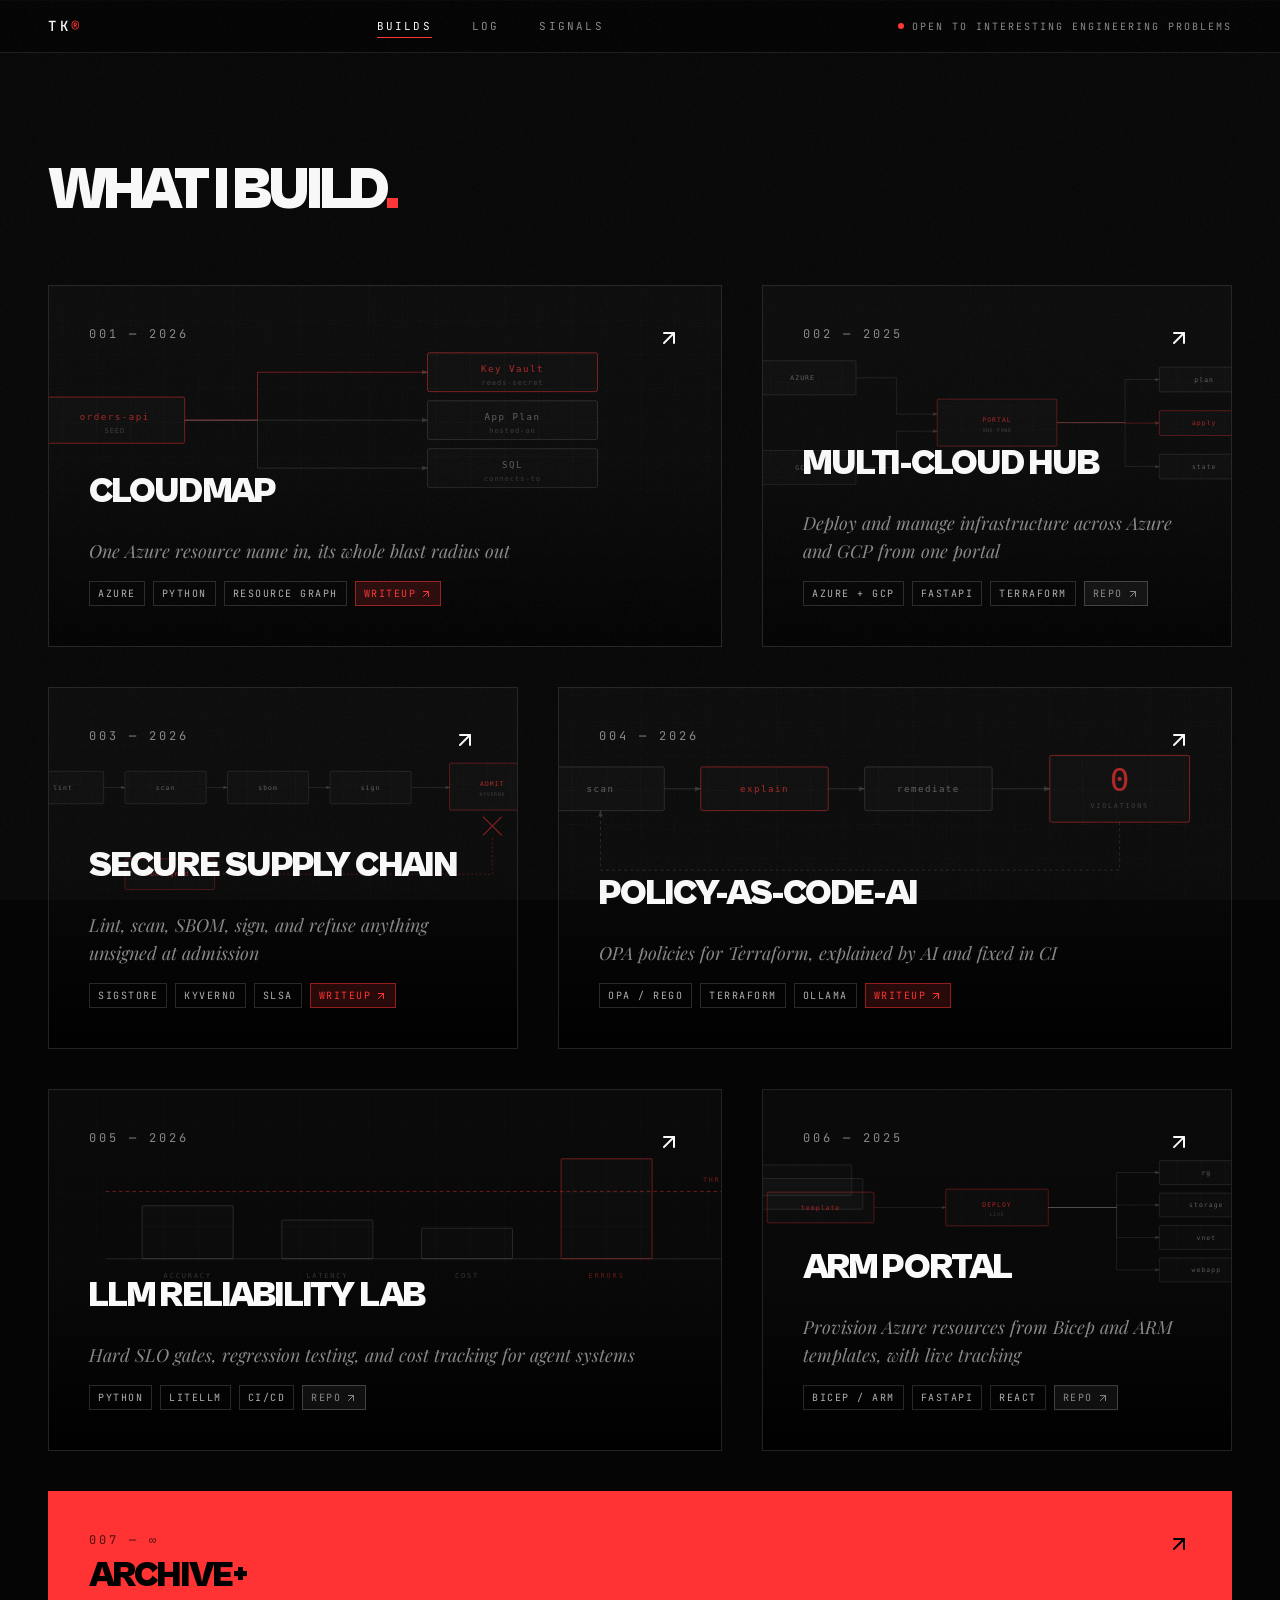
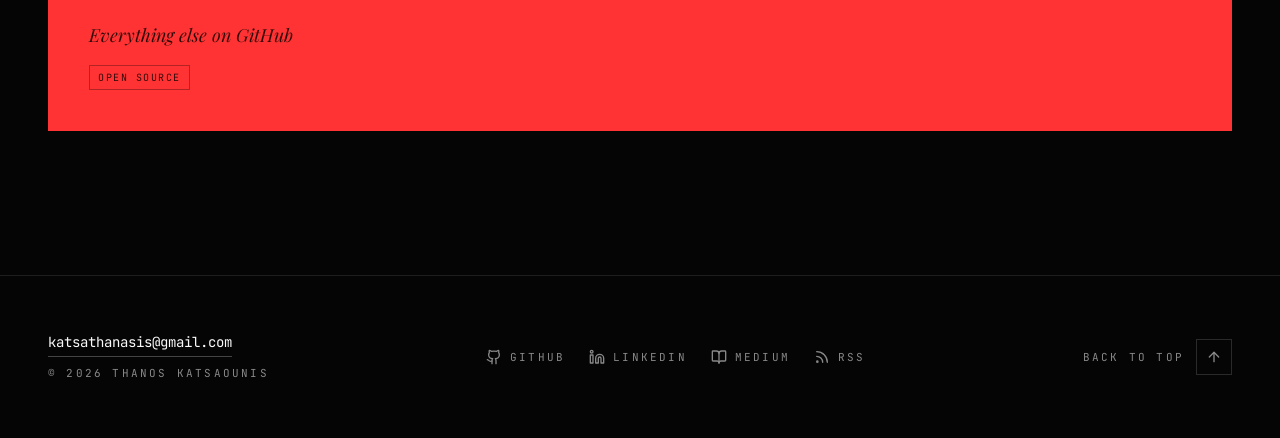
==== commit fa1d143a: "deploy 2026-09-25T14:28Z" ====
--- a/builds/index.html
+++ b/builds/index.html
@@ -74,11 +74,12 @@
     -->
     <link rel="preload" href="/fonts/cabinet-grotesk-400.woff2" as="font" type="font/woff2" crossorigin />
     <link rel="preload" href="/fonts/cabinet-grotesk-900.woff2" as="font" type="font/woff2" crossorigin />
-    <script type="module" crossorigin src="/assets/index-DWlK6CdW.js"></script>
-    <link rel="stylesheet" crossorigin href="/assets/index-eZqKV_0e.css">
+    <script type="module" crossorigin src="/assets/index-Dvw-v4Qr.js"></script>
+    <link rel="stylesheet" crossorigin href="/assets/index-D4OXWF9M.css">
   </head>
   <body>
     <noscript>You need to enable JavaScript to run this app.</noscript>
     <div id="root" data-page="builds"></div>
+    <script data-goatcounter="https://thanosk.goatcounter.com/count" async src="//gc.zgo.at/count.js"></script>
   </body>
 </html>
--- a/assets/index-D4OXWF9M.css
+++ b/assets/index-D4OXWF9M.css
@@ -0,0 +1 @@
+@font-face{font-family:Playfair Display;font-style:italic;font-display:swap;font-weight:400;src:url(/assets/playfair-display-cyrillic-400-italic-drKdN10-.woff2) format("woff2"),url(/assets/playfair-display-cyrillic-400-italic-24vVh5t9.woff) format("woff");unicode-range:U+0301,U+0400-045F,U+0490-0491,U+04B0-04B1,U+2116}@font-face{font-family:Playfair Display;font-style:italic;font-display:swap;font-weight:400;src:url(/assets/playfair-display-vietnamese-400-italic-CD15TOr5.woff2) format("woff2"),url(/assets/playfair-display-vietnamese-400-italic-Cpv4sfwY.woff) format("woff");unicode-range:U+0102-0103,U+0110-0111,U+0128-0129,U+0168-0169,U+01A0-01A1,U+01AF-01B0,U+0300-0301,U+0303-0304,U+0308-0309,U+0323,U+0329,U+1EA0-1EF9,U+20AB}@font-face{font-family:Playfair Display;font-style:italic;font-display:swap;font-weight:400;src:url(/assets/playfair-display-latin-ext-400-italic-zVOgzDMq.woff2) format("woff2"),url(/assets/playfair-display-latin-ext-400-italic-CZOjvne0.woff) format("woff");unicode-range:U+0100-02BA,U+02BD-02C5,U+02C7-02CC,U+02CE-02D7,U+02DD-02FF,U+0304,U+0308,U+0329,U+1D00-1DBF,U+1E00-1E9F,U+1EF2-1EFF,U+2020,U+20A0-20AB,U+20AD-20C0,U+2113,U+2C60-2C7F,U+A720-A7FF}@font-face{font-family:Playfair Display;font-style:italic;font-display:swap;font-weight:400;src:url(/assets/playfair-display-latin-400-italic-LeeEXsx5.woff2) format("woff2"),url(/assets/playfair-display-latin-400-italic-hIeePEuE.woff) format("woff");unicode-range:U+0000-00FF,U+0131,U+0152-0153,U+02BB-02BC,U+02C6,U+02DA,U+02DC,U+0304,U+0308,U+0329,U+2000-206F,U+20AC,U+2122,U+2191,U+2193,U+2212,U+2215,U+FEFF,U+FFFD}@font-face{font-family:Playfair Display;font-style:italic;font-display:swap;font-weight:600;src:url(/assets/playfair-display-cyrillic-600-italic-DsJAm2wE.woff2) format("woff2"),url(/assets/playfair-display-cyrillic-600-italic-D0MPwuIc.woff) format("woff");unicode-range:U+0301,U+0400-045F,U+0490-0491,U+04B0-04B1,U+2116}@font-face{font-family:Playfair Display;font-style:italic;font-display:swap;font-weight:600;src:url(/assets/playfair-display-vietnamese-600-italic-CM5tQ_QU.woff2) format("woff2"),url(/assets/playfair-display-vietnamese-600-italic-DzX7eaGQ.woff) format("woff");unicode-range:U+0102-0103,U+0110-0111,U+0128-0129,U+0168-0169,U+01A0-01A1,U+01AF-01B0,U+0300-0301,U+0303-0304,U+0308-0309,U+0323,U+0329,U+1EA0-1EF9,U+20AB}@font-face{font-family:Playfair Display;font-style:italic;font-display:swap;font-weight:600;src:url(/assets/playfair-display-latin-ext-600-italic-Bg2sus4m.woff2) format("woff2"),url(/assets/playfair-display-latin-ext-600-italic-Bkjhfatk.woff) format("woff");unicode-range:U+0100-02BA,U+02BD-02C5,U+02C7-02CC,U+02CE-02D7,U+02DD-02FF,U+0304,U+0308,U+0329,U+1D00-1DBF,U+1E00-1E9F,U+1EF2-1EFF,U+2020,U+20A0-20AB,U+20AD-20C0,U+2113,U+2C60-2C7F,U+A720-A7FF}@font-face{font-family:Playfair Display;font-style:italic;font-display:swap;font-weight:600;src:url(/assets/playfair-display-latin-600-italic-Bvp5b4iR.woff2) format("woff2"),url(/assets/playfair-display-latin-600-italic-BFV_U8S6.woff) format("woff");unicode-range:U+0000-00FF,U+0131,U+0152-0153,U+02BB-02BC,U+02C6,U+02DA,U+02DC,U+0304,U+0308,U+0329,U+2000-206F,U+20AC,U+2122,U+2191,U+2193,U+2212,U+2215,U+FEFF,U+FFFD}@font-face{font-family:JetBrains Mono;font-style:normal;font-display:swap;font-weight:400;src:url([data-uri]) format("woff2"),url([data-uri]) format("woff");unicode-range:U+0460-052F,U+1C80-1C8A,U+20B4,U+2DE0-2DFF,U+A640-A69F,U+FE2E-FE2F}@font-face{font-family:JetBrains Mono;font-style:normal;font-display:swap;font-weight:400;src:url(/assets/jetbrains-mono-cyrillic-400-normal-BEIGL1Tu.woff2) format("woff2"),url(/assets/jetbrains-mono-cyrillic-400-normal-ugxPyKxw.woff) format("woff");unicode-range:U+0301,U+0400-045F,U+0490-0491,U+04B0-04B1,U+2116}@font-face{font-family:JetBrains Mono;font-style:normal;font-display:swap;font-weight:400;src:url(/assets/jetbrains-mono-greek-400-normal-C190GLew.woff2) format("woff2"),url(/assets/jetbrains-mono-greek-400-normal-B9oWc5Lo.woff) format("woff");unicode-range:U+0370-0377,U+037A-037F,U+0384-038A,U+038C,U+038E-03A1,U+03A3-03FF}@font-face{font-family:JetBrains Mono;font-style:normal;font-display:swap;font-weight:400;src:url([data-uri]) format("woff2"),url(/assets/jetbrains-mono-vietnamese-400-normal-CqNFfHCs.woff) format("woff");unicode-range:U+0102-0103,U+0110-0111,U+0128-0129,U+0168-0169,U+01A0-01A1,U+01AF-01B0,U+0300-0301,U+0303-0304,U+0308-0309,U+0323,U+0329,U+1EA0-1EF9,U+20AB}@font-face{font-family:JetBrains Mono;font-style:normal;font-display:swap;font-weight:400;src:url(/assets/jetbrains-mono-latin-ext-400-normal-Bc8Ftmh3.woff2) format("woff2"),url(/assets/jetbrains-mono-latin-ext-400-normal-fXTG6kC5.woff) format("woff");unicode-range:U+0100-02BA,U+02BD-02C5,U+02C7-02CC,U+02CE-02D7,U+02DD-02FF,U+0304,U+0308,U+0329,U+1D00-1DBF,U+1E00-1E9F,U+1EF2-1EFF,U+2020,U+20A0-20AB,U+20AD-20C0,U+2113,U+2C60-2C7F,U+A720-A7FF}@font-face{font-family:JetBrains Mono;font-style:normal;font-display:swap;font-weight:400;src:url(/assets/jetbrains-mono-latin-400-normal-V6pRDFza.woff2) format("woff2"),url(/assets/jetbrains-mono-latin-400-normal-6-qcROiO.woff) format("woff");unicode-range:U+0000-00FF,U+0131,U+0152-0153,U+02BB-02BC,U+02C6,U+02DA,U+02DC,U+0304,U+0308,U+0329,U+2000-206F,U+20AC,U+2122,U+2191,U+2193,U+2212,U+2215,U+FEFF,U+FFFD}@font-face{font-family:JetBrains Mono;font-style:normal;font-display:swap;font-weight:500;src:url([data-uri]) format("woff2"),url([data-uri]) format("woff");unicode-range:U+0460-052F,U+1C80-1C8A,U+20B4,U+2DE0-2DFF,U+A640-A69F,U+FE2E-FE2F}@font-face{font-family:JetBrains Mono;font-style:normal;font-display:swap;font-weight:500;src:url(/assets/jetbrains-mono-cyrillic-500-normal-DmUKJPL_.woff2) format("woff2"),url(/assets/jetbrains-mono-cyrillic-500-normal-DJqRU3vO.woff) format("woff");unicode-range:U+0301,U+0400-045F,U+0490-0491,U+04B0-04B1,U+2116}@font-face{font-family:JetBrains Mono;font-style:normal;font-display:swap;font-weight:500;src:url(/assets/jetbrains-mono-greek-500-normal-JpySY46c.woff2) format("woff2"),url(/assets/jetbrains-mono-greek-500-normal-D7SFKleX.woff) format("woff");unicode-range:U+0370-0377,U+037A-037F,U+0384-038A,U+038C,U+038E-03A1,U+03A3-03FF}@font-face{font-family:JetBrains Mono;font-style:normal;font-display:swap;font-weight:500;src:url([data-uri]) format("woff2"),url(/assets/jetbrains-mono-vietnamese-500-normal-DNRqzVM1.woff) format("woff");unicode-range:U+0102-0103,U+0110-0111,U+0128-0129,U+0168-0169,U+01A0-01A1,U+01AF-01B0,U+0300-0301,U+0303-0304,U+0308-0309,U+0323,U+0329,U+1EA0-1EF9,U+20AB}@font-face{font-family:JetBrains Mono;font-style:normal;font-display:swap;font-weight:500;src:url(/assets/jetbrains-mono-latin-ext-500-normal-Cut-4mMH.woff2) format("woff2"),url(/assets/jetbrains-mono-latin-ext-500-normal-ckzbgY84.woff) format("woff");unicode-range:U+0100-02BA,U+02BD-02C5,U+02C7-02CC,U+02CE-02D7,U+02DD-02FF,U+0304,U+0308,U+0329,U+1D00-1DBF,U+1E00-1E9F,U+1EF2-1EFF,U+2020,U+20A0-20AB,U+20AD-20C0,U+2113,U+2C60-2C7F,U+A720-A7FF}@font-face{font-family:JetBrains Mono;font-style:normal;font-display:swap;font-weight:500;src:url(/assets/jetbrains-mono-latin-500-normal-BWZEU5yA.woff2) format("woff2"),url(/assets/jetbrains-mono-latin-500-normal-CJOVTJB7.woff) format("woff");unicode-range:U+0000-00FF,U+0131,U+0152-0153,U+02BB-02BC,U+02C6,U+02DA,U+02DC,U+0304,U+0308,U+0329,U+2000-206F,U+20AC,U+2122,U+2191,U+2193,U+2212,U+2215,U+FEFF,U+FFFD}@font-face{font-family:Cabinet Grotesk;src:url(/fonts/cabinet-grotesk-400.woff2) format("woff2");font-weight:400;font-display:swap;font-style:normal}@font-face{font-family:Cabinet Grotesk;src:url(/fonts/cabinet-grotesk-500.woff2) format("woff2");font-weight:500;font-display:swap;font-style:normal}@font-face{font-family:Cabinet Grotesk;src:url(/fonts/cabinet-grotesk-700.woff2) format("woff2");font-weight:700;font-display:swap;font-style:normal}@font-face{font-family:Cabinet Grotesk;src:url(/fonts/cabinet-grotesk-900.woff2) format("woff2");font-weight:900;font-display:swap;font-style:normal}*,:before,:after{--tw-border-spacing-x: 0;--tw-border-spacing-y: 0;--tw-translate-x: 0;--tw-translate-y: 0;--tw-rotate: 0;--tw-skew-x: 0;--tw-skew-y: 0;--tw-scale-x: 1;--tw-scale-y: 1;--tw-pan-x: ;--tw-pan-y: ;--tw-pinch-zoom: ;--tw-scroll-snap-strictness: proximity;--tw-gradient-from-position: ;--tw-gradient-via-position: ;--tw-gradient-to-position: ;--tw-ordinal: ;--tw-slashed-zero: ;--tw-numeric-figure: ;--tw-numeric-spacing: ;--tw-numeric-fraction: ;--tw-ring-inset: ;--tw-ring-offset-width: 0px;--tw-ring-offset-color: #fff;--tw-ring-color: rgb(59 130 246 / .5);--tw-ring-offset-shadow: 0 0 #0000;--tw-ring-shadow: 0 0 #0000;--tw-shadow: 0 0 #0000;--tw-shadow-colored: 0 0 #0000;--tw-blur: ;--tw-brightness: ;--tw-contrast: ;--tw-grayscale: ;--tw-hue-rotate: ;--tw-invert: ;--tw-saturate: ;--tw-sepia: ;--tw-drop-shadow: ;--tw-backdrop-blur: ;--tw-backdrop-brightness: ;--tw-backdrop-contrast: ;--tw-backdrop-grayscale: ;--tw-backdrop-hue-rotate: ;--tw-backdrop-invert: ;--tw-backdrop-opacity: ;--tw-backdrop-saturate: ;--tw-backdrop-sepia: ;--tw-contain-size: ;--tw-contain-layout: ;--tw-contain-paint: ;--tw-contain-style: }::backdrop{--tw-border-spacing-x: 0;--tw-border-spacing-y: 0;--tw-translate-x: 0;--tw-translate-y: 0;--tw-rotate: 0;--tw-skew-x: 0;--tw-skew-y: 0;--tw-scale-x: 1;--tw-scale-y: 1;--tw-pan-x: ;--tw-pan-y: ;--tw-pinch-zoom: ;--tw-scroll-snap-strictness: proximity;--tw-gradient-from-position: ;--tw-gradient-via-position: ;--tw-gradient-to-position: ;--tw-ordinal: ;--tw-slashed-zero: ;--tw-numeric-figure: ;--tw-numeric-spacing: ;--tw-numeric-fraction: ;--tw-ring-inset: ;--tw-ring-offset-width: 0px;--tw-ring-offset-color: #fff;--tw-ring-color: rgb(59 130 246 / .5);--tw-ring-offset-shadow: 0 0 #0000;--tw-ring-shadow: 0 0 #0000;--tw-shadow: 0 0 #0000;--tw-shadow-colored: 0 0 #0000;--tw-blur: ;--tw-brightness: ;--tw-contrast: ;--tw-grayscale: ;--tw-hue-rotate: ;--tw-invert: ;--tw-saturate: ;--tw-sepia: ;--tw-drop-shadow: ;--tw-backdrop-blur: ;--tw-backdrop-brightness: ;--tw-backdrop-contrast: ;--tw-backdrop-grayscale: ;--tw-backdrop-hue-rotate: ;--tw-backdrop-invert: ;--tw-backdrop-opacity: ;--tw-backdrop-saturate: ;--tw-backdrop-sepia: ;--tw-contain-size: ;--tw-contain-layout: ;--tw-contain-paint: ;--tw-contain-style: }*,:before,:after{box-sizing:border-box;border-width:0;border-style:solid;border-color:#e5e7eb}:before,:after{--tw-content: ""}html,:host{line-height:1.5;-webkit-text-size-adjust:100%;-moz-tab-size:4;-o-tab-size:4;tab-size:4;font-family:Cabinet Grotesk,sans-serif;font-feature-settings:normal;font-variation-settings:normal;-webkit-tap-highlight-color:transparent}body{margin:0;line-height:inherit}hr{height:0;color:inherit;border-top-width:1px}abbr:where([title]){-webkit-text-decoration:underline dotted;text-decoration:underline dotted}h1,h2,h3,h4,h5,h6{font-size:inherit;font-weight:inherit}a{color:inherit;text-decoration:inherit}b,strong{font-weight:bolder}code,kbd,samp,pre{font-family:JetBrains Mono,monospace;font-feature-settings:normal;font-variation-settings:normal;font-size:1em}small{font-size:80%}sub,sup{font-size:75%;line-height:0;position:relative;vertical-align:baseline}sub{bottom:-.25em}sup{top:-.5em}table{text-indent:0;border-color:inherit;border-collapse:collapse}button,input,optgroup,select,textarea{font-family:inherit;font-feature-settings:inherit;font-variation-settings:inherit;font-size:100%;font-weight:inherit;line-height:inherit;letter-spacing:inherit;color:inherit;margin:0;padding:0}button,select{text-transform:none}button,input:where([type=button]),input:where([type=reset]),input:where([type=submit]){-webkit-appearance:button;background-color:transparent;background-image:none}:-moz-focusring{outline:auto}:-moz-ui-invalid{box-shadow:none}progress{vertical-align:baseline}::-webkit-inner-spin-button,::-webkit-outer-spin-button{height:auto}[type=search]{-webkit-appearance:textfield;outline-offset:-2px}::-webkit-search-decoration{-webkit-appearance:none}::-webkit-file-upload-button{-webkit-appearance:button;font:inherit}summary{display:list-item}blockquote,dl,dd,h1,h2,h3,h4,h5,h6,hr,figure,p,pre{margin:0}fieldset{margin:0;padding:0}legend{padding:0}ol,ul,menu{list-style:none;margin:0;padding:0}dialog{padding:0}textarea{resize:vertical}input::-moz-placeholder,textarea::-moz-placeholder{opacity:1;color:#9ca3af}input::placeholder,textarea::placeholder{opacity:1;color:#9ca3af}button,[role=button]{cursor:pointer}:disabled{cursor:default}img,svg,video,canvas,audio,iframe,embed,object{display:block;vertical-align:middle}img,video{max-width:100%;height:auto}[hidden]:where(:not([hidden=until-found])){display:none}:root{--background: 0 0% 2%;--foreground: 0 0% 98%;--card: 0 0% 4%;--card-foreground: 0 0% 98%;--popover: 0 0% 4%;--popover-foreground: 0 0% 98%;--primary: 0 0% 98%;--primary-foreground: 0 0% 3%;--secondary: 0 0% 8%;--secondary-foreground: 0 0% 98%;--muted: 0 0% 8%;--muted-foreground: 0 0% 55%;--accent: 0 100% 60%;--accent-foreground: 0 0% 98%;--destructive: 0 100% 60%;--destructive-foreground: 0 0% 98%;--border: 0 0% 100% / .1;--input: 0 0% 15%;--ring: 0 100% 60%;--chart-1: 220 70% 50%;--chart-2: 160 60% 45%;--chart-3: 30 80% 55%;--chart-4: 280 65% 60%;--chart-5: 340 75% 55%;--radius: .25rem}*{border-color:hsl(var(--border))}html{background-color:#050505}body{--tw-bg-opacity: 1;background-color:rgb(5 5 5 / var(--tw-bg-opacity, 1));font-family:Cabinet Grotesk,sans-serif;--tw-text-opacity: 1;color:rgb(250 250 250 / var(--tw-text-opacity, 1));-webkit-font-smoothing:antialiased;-moz-osx-font-smoothing:grayscale;overflow-x:hidden}::-moz-selection{background-color:#f33;color:#050505}::selection{background-color:#f33;color:#050505}::-webkit-scrollbar{width:10px}::-webkit-scrollbar-track{background:#050505}::-webkit-scrollbar-thumb{background:#262626;border:2px solid #050505}::-webkit-scrollbar-thumb:hover{background:#f33}.container{width:100%}@media(min-width:640px){.container{max-width:640px}}@media(min-width:768px){.container{max-width:768px}}@media(min-width:1024px){.container{max-width:1024px}}@media(min-width:1280px){.container{max-width:1280px}}@media(min-width:1536px){.container{max-width:1536px}}.sr-only{position:absolute;width:1px;height:1px;padding:0;margin:-1px;overflow:hidden;clip:rect(0,0,0,0);white-space:nowrap;border-width:0}.pointer-events-none{pointer-events:none}.visible{visibility:visible}.invisible{visibility:hidden}.static{position:static}.fixed{position:fixed}.absolute{position:absolute}.relative{position:relative}.sticky{position:sticky}.inset-0{top:0;right:0;bottom:0;left:0}.-bottom-1{bottom:-.25rem}.bottom-0{bottom:0}.left-0{left:0}.right-0{right:0}.right-\[-10\%\]{right:-10%}.top-0{top:0}.top-1\/2{top:50%}.top-\[53px\]{top:53px}.z-10{z-index:10}.z-20{z-index:20}.z-30{z-index:30}.z-\[70\]{z-index:70}.z-\[80\]{z-index:80}.mx-auto{margin-left:auto;margin-right:auto}.my-10{margin-top:2.5rem;margin-bottom:2.5rem}.mb-4{margin-bottom:1rem}.mr-2{margin-right:.5rem}.mt-1{margin-top:.25rem}.mt-1\.5{margin-top:.375rem}.mt-10{margin-top:2.5rem}.mt-12{margin-top:3rem}.mt-16{margin-top:4rem}.mt-2{margin-top:.5rem}.mt-20{margin-top:5rem}.mt-3{margin-top:.75rem}.mt-4{margin-top:1rem}.mt-6{margin-top:1.5rem}.mt-8{margin-top:2rem}.block{display:block}.inline-block{display:inline-block}.flex{display:flex}.inline-flex{display:inline-flex}.table{display:table}.grid{display:grid}.hidden{display:none}.aspect-\[4\/5\]{aspect-ratio:4/5}.aspect-\[5\/3\]{aspect-ratio:5/3}.h-1\.5{height:.375rem}.h-10{height:2.5rem}.h-14{height:3.5rem}.h-3{height:.75rem}.h-3\.5{height:.875rem}.h-4{height:1rem}.h-5{height:1.25rem}.h-6{height:1.5rem}.h-8{height:2rem}.h-9{height:2.25rem}.h-\[70vh\]{height:70vh}.h-full{height:100%}.h-px{height:1px}.min-h-\[200px\]{min-height:200px}.min-h-\[280px\]{min-height:280px}.min-h-\[60px\]{min-height:60px}.min-h-screen{min-height:100vh}.w-0{width:0px}.w-1\.5{width:.375rem}.w-14{width:3.5rem}.w-3{width:.75rem}.w-3\.5{width:.875rem}.w-32{width:8rem}.w-4{width:1rem}.w-5{width:1.25rem}.w-6{width:1.5rem}.w-8{width:2rem}.w-9{width:2.25rem}.w-\[70vw\]{width:70vw}.w-fit{width:-moz-fit-content;width:fit-content}.w-full{width:100%}.w-px{width:1px}.max-w-3xl{max-width:48rem}.max-w-4xl{max-width:56rem}.max-w-\[1600px\]{max-width:1600px}.max-w-md{max-width:28rem}.max-w-sm{max-width:24rem}.max-w-xl{max-width:36rem}.flex-1{flex:1 1 0%}.shrink-0{flex-shrink:0}.grow{flex-grow:1}.origin-left{transform-origin:left}.-translate-y-1\/2{--tw-translate-y: -50%;transform:translate(var(--tw-translate-x),var(--tw-translate-y)) rotate(var(--tw-rotate)) skew(var(--tw-skew-x)) skewY(var(--tw-skew-y)) scaleX(var(--tw-scale-x)) scaleY(var(--tw-scale-y))}.transform{transform:translate(var(--tw-translate-x),var(--tw-translate-y)) rotate(var(--tw-rotate)) skew(var(--tw-skew-x)) skewY(var(--tw-skew-y)) scaleX(var(--tw-scale-x)) scaleY(var(--tw-scale-y))}@keyframes pulse{50%{opacity:.5}}.animate-pulse{animation:pulse 2s cubic-bezier(.4,0,.6,1) infinite}@keyframes pulse-dot{0%,to{opacity:1}50%{opacity:.25}}.animate-pulse-dot{animation:pulse-dot 2s ease-in-out infinite}@keyframes spin{to{transform:rotate(360deg)}}.animate-spin{animation:spin 1s linear infinite}.grid-cols-\[auto_1fr_auto\]{grid-template-columns:auto 1fr auto}.flex-col{flex-direction:column}.flex-wrap{flex-wrap:wrap}.items-start{align-items:flex-start}.items-end{align-items:flex-end}.items-center{align-items:center}.items-baseline{align-items:baseline}.justify-center{justify-content:center}.justify-between{justify-content:space-between}.gap-1{gap:.25rem}.gap-1\.5{gap:.375rem}.gap-10{gap:2.5rem}.gap-16{gap:4rem}.gap-2{gap:.5rem}.gap-20{gap:5rem}.gap-3{gap:.75rem}.gap-4{gap:1rem}.gap-5{gap:1.25rem}.gap-6{gap:1.5rem}.gap-8{gap:2rem}.gap-x-10{-moz-column-gap:2.5rem;column-gap:2.5rem}.gap-x-3{-moz-column-gap:.75rem;column-gap:.75rem}.gap-x-4{-moz-column-gap:1rem;column-gap:1rem}.gap-x-6{-moz-column-gap:1.5rem;column-gap:1.5rem}.gap-y-1{row-gap:.25rem}.gap-y-3{row-gap:.75rem}.gap-y-5{row-gap:1.25rem}.space-y-12>:not([hidden])~:not([hidden]){--tw-space-y-reverse: 0;margin-top:calc(3rem * calc(1 - var(--tw-space-y-reverse)));margin-bottom:calc(3rem * var(--tw-space-y-reverse))}.space-y-4>:not([hidden])~:not([hidden]){--tw-space-y-reverse: 0;margin-top:calc(1rem * calc(1 - var(--tw-space-y-reverse)));margin-bottom:calc(1rem * var(--tw-space-y-reverse))}.overflow-hidden{overflow:hidden}.overflow-y-auto{overflow-y:auto}.whitespace-nowrap{white-space:nowrap}.rounded-full{border-radius:9999px}.rounded-md{border-radius:calc(var(--radius) - 2px)}.border{border-width:1px}.border-b{border-bottom-width:1px}.border-l-2{border-left-width:2px}.border-r{border-right-width:1px}.border-t{border-top-width:1px}.border-black\/30{border-color:#0000004d}.border-black\/40{border-color:#0006}.border-ember{--tw-border-opacity: 1;border-color:rgb(255 51 51 / var(--tw-border-opacity, 1))}.border-ember\/50{border-color:#ff333380}.border-ember\/60{border-color:#f339}.border-input{border-color:hsl(var(--input))}.border-white\/10{border-color:#ffffff1a}.border-white\/15{border-color:#ffffff26}.border-white\/20{border-color:#fff3}.border-white\/25{border-color:#ffffff40}.bg-black\/10{background-color:#0000001a}.bg-black\/40{background-color:#0006}.bg-black\/70{background-color:#000000b3}.bg-card{background-color:hsl(var(--card))}.bg-destructive{background-color:hsl(var(--destructive))}.bg-ember{--tw-bg-opacity: 1;background-color:rgb(255 51 51 / var(--tw-bg-opacity, 1))}.bg-ember\/10{background-color:#ff33331a}.bg-ember\/15{background-color:#ff333326}.bg-primary{background-color:hsl(var(--primary))}.bg-secondary{background-color:hsl(var(--secondary))}.bg-transparent{background-color:transparent}.bg-void{--tw-bg-opacity: 1;background-color:rgb(5 5 5 / var(--tw-bg-opacity, 1))}.bg-void\/95{background-color:#050505f2}.bg-white{--tw-bg-opacity: 1;background-color:rgb(255 255 255 / var(--tw-bg-opacity, 1))}.bg-white\/10{background-color:#ffffff1a}.bg-white\/15{background-color:#ffffff26}.bg-white\/5{background-color:#ffffff0d}.bg-white\/\[0\.02\]{background-color:#ffffff05}.bg-white\/\[0\.03\]{background-color:#ffffff08}.bg-gradient-to-t{background-image:linear-gradient(to top,var(--tw-gradient-stops))}.from-black\/95{--tw-gradient-from: rgb(0 0 0 / .95) var(--tw-gradient-from-position);--tw-gradient-to: rgb(0 0 0 / 0) var(--tw-gradient-to-position);--tw-gradient-stops: var(--tw-gradient-from), var(--tw-gradient-to)}.via-black\/15{--tw-gradient-to: rgb(0 0 0 / 0) var(--tw-gradient-to-position);--tw-gradient-stops: var(--tw-gradient-from), rgb(0 0 0 / .15) var(--tw-gradient-via-position), var(--tw-gradient-to)}.to-transparent{--tw-gradient-to: transparent var(--tw-gradient-to-position)}.object-contain{-o-object-fit:contain;object-fit:contain}.object-cover{-o-object-fit:cover;object-fit:cover}.p-5{padding:1.25rem}.p-6{padding:1.5rem}.p-8{padding:2rem}.px-2{padding-left:.5rem;padding-right:.5rem}.px-2\.5{padding-left:.625rem;padding-right:.625rem}.px-3{padding-left:.75rem;padding-right:.75rem}.px-4{padding-left:1rem;padding-right:1rem}.px-5{padding-left:1.25rem;padding-right:1.25rem}.px-6{padding-left:1.5rem;padding-right:1.5rem}.px-8{padding-left:2rem;padding-right:2rem}.py-0\.5{padding-top:.125rem;padding-bottom:.125rem}.py-1{padding-top:.25rem;padding-bottom:.25rem}.py-12{padding-top:3rem;padding-bottom:3rem}.py-14{padding-top:3.5rem;padding-bottom:3.5rem}.py-2{padding-top:.5rem;padding-bottom:.5rem}.py-2\.5{padding-top:.625rem;padding-bottom:.625rem}.py-24{padding-top:6rem;padding-bottom:6rem}.py-28{padding-top:7rem;padding-bottom:7rem}.py-3{padding-top:.75rem;padding-bottom:.75rem}.py-4{padding-top:1rem;padding-bottom:1rem}.py-5{padding-top:1.25rem;padding-bottom:1.25rem}.py-7{padding-top:1.75rem;padding-bottom:1.75rem}.py-\[0\.5\%\]{padding-top:.5%;padding-bottom:.5%}.pb-1{padding-bottom:.25rem}.pb-10{padding-bottom:2.5rem}.pb-16{padding-bottom:4rem}.pb-24{padding-bottom:6rem}.pb-28{padding-bottom:7rem}.pl-4{padding-left:1rem}.pt-10{padding-top:2.5rem}.pt-12{padding-top:3rem}.pt-24{padding-top:6rem}.pt-32{padding-top:8rem}.pt-8{padding-top:2rem}.font-mono{font-family:JetBrains Mono,monospace}.font-sans{font-family:Cabinet Grotesk,sans-serif}.font-serif{font-family:Playfair Display,serif}.text-2xl{font-size:1.5rem;line-height:2rem}.text-3xl{font-size:1.875rem;line-height:2.25rem}.text-4xl{font-size:2.25rem;line-height:2.5rem}.text-6xl{font-size:3.75rem;line-height:1}.text-\[10px\]{font-size:10px}.text-\[11px\]{font-size:11px}.text-\[9px\]{font-size:9px}.text-\[clamp\(2\.4rem\,8\.5vw\,7\.5rem\)\]{font-size:clamp(2.4rem,8.5vw,7.5rem)}.text-base{font-size:1rem;line-height:1.5rem}.text-lg{font-size:1.125rem;line-height:1.75rem}.text-sm{font-size:.875rem;line-height:1.25rem}.text-xl{font-size:1.25rem;line-height:1.75rem}.text-xs{font-size:.75rem;line-height:1rem}.font-black{font-weight:900}.font-bold{font-weight:700}.font-medium{font-weight:500}.font-normal{font-weight:400}.uppercase{text-transform:uppercase}.italic{font-style:italic}.leading-\[0\.92\]{line-height:.92}.leading-relaxed{line-height:1.625}.leading-snug{line-height:1.375}.leading-tight{line-height:1.25}.tracking-\[0\.15em\]{letter-spacing:.15em}.tracking-\[0\.18em\]{letter-spacing:.18em}.tracking-\[0\.25em\]{letter-spacing:.25em}.tracking-\[0\.2em\]{letter-spacing:.2em}.tracking-\[0\.3em\]{letter-spacing:.3em}.tracking-tight{letter-spacing:-.025em}.tracking-tighter{letter-spacing:-.05em}.tracking-widest{letter-spacing:.1em}.text-black{--tw-text-opacity: 1;color:rgb(0 0 0 / var(--tw-text-opacity, 1))}.text-black\/70{color:#000000b3}.text-black\/80{color:#000c}.text-destructive-foreground{color:hsl(var(--destructive-foreground))}.text-ember{--tw-text-opacity: 1;color:rgb(255 51 51 / var(--tw-text-opacity, 1))}.text-ember\/80{color:#f33c}.text-ink{--tw-text-opacity: 1;color:rgb(250 250 250 / var(--tw-text-opacity, 1))}.text-ink\/70{color:#fafafab3}.text-ink\/80{color:#fafafacc}.text-ink\/90{color:#fafafae6}.text-mute{--tw-text-opacity: 1;color:rgb(136 136 136 / var(--tw-text-opacity, 1))}.text-primary{color:hsl(var(--primary))}.text-primary-foreground{color:hsl(var(--primary-foreground))}.text-secondary-foreground{color:hsl(var(--secondary-foreground))}.text-zinc-300{--tw-text-opacity: 1;color:rgb(212 212 216 / var(--tw-text-opacity, 1))}.underline{text-decoration-line:underline}.overline{text-decoration-line:overline}.underline-offset-4{text-underline-offset:4px}.opacity-0{opacity:0}.opacity-70{opacity:.7}.opacity-90{opacity:.9}.shadow{--tw-shadow: 0 1px 3px 0 rgb(0 0 0 / .1), 0 1px 2px -1px rgb(0 0 0 / .1);--tw-shadow-colored: 0 1px 3px 0 var(--tw-shadow-color), 0 1px 2px -1px var(--tw-shadow-color);box-shadow:var(--tw-ring-offset-shadow, 0 0 #0000),var(--tw-ring-shadow, 0 0 #0000),var(--tw-shadow)}.shadow-sm{--tw-shadow: 0 1px 2px 0 rgb(0 0 0 / .05);--tw-shadow-colored: 0 1px 2px 0 var(--tw-shadow-color);box-shadow:var(--tw-ring-offset-shadow, 0 0 #0000),var(--tw-ring-shadow, 0 0 #0000),var(--tw-shadow)}.outline{outline-style:solid}.grayscale{--tw-grayscale: grayscale(100%);filter:var(--tw-blur) var(--tw-brightness) var(--tw-contrast) var(--tw-grayscale) var(--tw-hue-rotate) var(--tw-invert) var(--tw-saturate) var(--tw-sepia) var(--tw-drop-shadow)}.filter{filter:var(--tw-blur) var(--tw-brightness) var(--tw-contrast) var(--tw-grayscale) var(--tw-hue-rotate) var(--tw-invert) var(--tw-saturate) var(--tw-sepia) var(--tw-drop-shadow)}.backdrop-blur-md{--tw-backdrop-blur: blur(12px);-webkit-backdrop-filter:var(--tw-backdrop-blur) var(--tw-backdrop-brightness) var(--tw-backdrop-contrast) var(--tw-backdrop-grayscale) var(--tw-backdrop-hue-rotate) var(--tw-backdrop-invert) var(--tw-backdrop-opacity) var(--tw-backdrop-saturate) var(--tw-backdrop-sepia);backdrop-filter:var(--tw-backdrop-blur) var(--tw-backdrop-brightness) var(--tw-backdrop-contrast) var(--tw-backdrop-grayscale) var(--tw-backdrop-hue-rotate) var(--tw-backdrop-invert) var(--tw-backdrop-opacity) var(--tw-backdrop-saturate) var(--tw-backdrop-sepia)}.backdrop-blur-xl{--tw-backdrop-blur: blur(24px);-webkit-backdrop-filter:var(--tw-backdrop-blur) var(--tw-backdrop-brightness) var(--tw-backdrop-contrast) var(--tw-backdrop-grayscale) var(--tw-backdrop-hue-rotate) var(--tw-backdrop-invert) var(--tw-backdrop-opacity) var(--tw-backdrop-saturate) var(--tw-backdrop-sepia);backdrop-filter:var(--tw-backdrop-blur) var(--tw-backdrop-brightness) var(--tw-backdrop-contrast) var(--tw-backdrop-grayscale) var(--tw-backdrop-hue-rotate) var(--tw-backdrop-invert) var(--tw-backdrop-opacity) var(--tw-backdrop-saturate) var(--tw-backdrop-sepia)}.transition{transition-property:color,background-color,border-color,text-decoration-color,fill,stroke,opacity,box-shadow,transform,filter,backdrop-filter;transition-timing-function:cubic-bezier(.4,0,.2,1);transition-duration:.15s}.transition-\[transform\,filter\]{transition-property:transform,filter;transition-timing-function:cubic-bezier(.4,0,.2,1);transition-duration:.15s}.transition-\[transform\,opacity\]{transition-property:transform,opacity;transition-timing-function:cubic-bezier(.4,0,.2,1);transition-duration:.15s}.transition-\[width\]{transition-property:width;transition-timing-function:cubic-bezier(.4,0,.2,1);transition-duration:.15s}.transition-all{transition-property:all;transition-timing-function:cubic-bezier(.4,0,.2,1);transition-duration:.15s}.transition-colors{transition-property:color,background-color,border-color,text-decoration-color,fill,stroke;transition-timing-function:cubic-bezier(.4,0,.2,1);transition-duration:.15s}.transition-opacity{transition-property:opacity;transition-timing-function:cubic-bezier(.4,0,.2,1);transition-duration:.15s}.transition-transform{transition-property:transform;transition-timing-function:cubic-bezier(.4,0,.2,1);transition-duration:.15s}.duration-200{transition-duration:.2s}.duration-300{transition-duration:.3s}.duration-500{transition-duration:.5s}.duration-700{transition-duration:.7s}.ease-out{transition-timing-function:cubic-bezier(0,0,.2,1)}@keyframes enter{0%{opacity:var(--tw-enter-opacity, 1);transform:translate3d(var(--tw-enter-translate-x, 0),var(--tw-enter-translate-y, 0),0) scale3d(var(--tw-enter-scale, 1),var(--tw-enter-scale, 1),var(--tw-enter-scale, 1)) rotate(var(--tw-enter-rotate, 0))}}@keyframes exit{to{opacity:var(--tw-exit-opacity, 1);transform:translate3d(var(--tw-exit-translate-x, 0),var(--tw-exit-translate-y, 0),0) scale3d(var(--tw-exit-scale, 1),var(--tw-exit-scale, 1),var(--tw-exit-scale, 1)) rotate(var(--tw-exit-rotate, 0))}}.duration-200{animation-duration:.2s}.duration-300{animation-duration:.3s}.duration-500{animation-duration:.5s}.duration-700{animation-duration:.7s}.ease-out{animation-timing-function:cubic-bezier(0,0,.2,1)}.running{animation-play-state:running}.noise-overlay{position:fixed;top:0;right:0;bottom:0;left:0;z-index:90;pointer-events:none;opacity:.06;background-image:url("data:image/svg+xml,%3Csvg xmlns=%27http://www.w3.org/2000/svg%27 width=%27300%27 height=%27300%27%3E%3Cfilter id=%27n%27%3E%3CfeTurbulence type=%27fractalNoise%27 baseFrequency=%270.9%27 numOctaves=%272%27/%3E%3C/filter%3E%3Crect width=%27100%25%27 height=%27100%25%27 filter=%27url%28%23n%29%27/%3E%3C/svg%3E")}.text-outline{-webkit-text-stroke:1px rgba(250,250,250,.28);color:transparent}.lenis.lenis-smooth{scroll-behavior:auto!important}@media(prefers-reduced-motion:reduce){*,*:before,*:after{animation-duration:.01ms!important;animation-iteration-count:1!important;transition-duration:.01ms!important;scroll-behavior:auto!important}}.file\:border-0::file-selector-button{border-width:0px}.file\:bg-transparent::file-selector-button{background-color:transparent}.file\:text-sm::file-selector-button{font-size:.875rem;line-height:1.25rem}.file\:font-medium::file-selector-button{font-weight:500}.file\:text-foreground::file-selector-button{color:hsl(var(--foreground))}.placeholder\:text-muted-foreground::-moz-placeholder{color:hsl(var(--muted-foreground))}.placeholder\:text-muted-foreground::placeholder{color:hsl(var(--muted-foreground))}.first\:mt-16:first-child{margin-top:4rem}.last\:border-b-0:last-child{border-bottom-width:0px}.last\:pb-0:last-child{padding-bottom:0}.hover\:border-ember:hover{--tw-border-opacity: 1;border-color:rgb(255 51 51 / var(--tw-border-opacity, 1))}.hover\:border-white\/20:hover{border-color:#fff3}.hover\:border-white\/30:hover{border-color:#ffffff4d}.hover\:border-white\/40:hover{border-color:#fff6}.hover\:bg-accent:hover{background-color:hsl(var(--accent))}.hover\:bg-black:hover{--tw-bg-opacity: 1;background-color:rgb(0 0 0 / var(--tw-bg-opacity, 1))}.hover\:bg-destructive\/90:hover{background-color:hsl(var(--destructive) / .9)}.hover\:bg-ember:hover{--tw-bg-opacity: 1;background-color:rgb(255 51 51 / var(--tw-bg-opacity, 1))}.hover\:bg-primary\/90:hover{background-color:hsl(var(--primary) / .9)}.hover\:bg-secondary\/80:hover{background-color:hsl(var(--secondary) / .8)}.hover\:bg-white\/90:hover{background-color:#ffffffe6}.hover\:bg-white\/\[0\.03\]:hover{background-color:#ffffff08}.hover\:text-accent-foreground:hover{color:hsl(var(--accent-foreground))}.hover\:text-black:hover{--tw-text-opacity: 1;color:rgb(0 0 0 / var(--tw-text-opacity, 1))}.hover\:text-ember:hover{--tw-text-opacity: 1;color:rgb(255 51 51 / var(--tw-text-opacity, 1))}.hover\:text-ink:hover{--tw-text-opacity: 1;color:rgb(250 250 250 / var(--tw-text-opacity, 1))}.hover\:text-white:hover{--tw-text-opacity: 1;color:rgb(255 255 255 / var(--tw-text-opacity, 1))}.hover\:underline:hover{text-decoration-line:underline}.focus-visible\:outline-none:focus-visible{outline:2px solid transparent;outline-offset:2px}.focus-visible\:ring-1:focus-visible{--tw-ring-offset-shadow: var(--tw-ring-inset) 0 0 0 var(--tw-ring-offset-width) var(--tw-ring-offset-color);--tw-ring-shadow: var(--tw-ring-inset) 0 0 0 calc(1px + var(--tw-ring-offset-width)) var(--tw-ring-color);box-shadow:var(--tw-ring-offset-shadow),var(--tw-ring-shadow),var(--tw-shadow, 0 0 #0000)}.focus-visible\:ring-ring:focus-visible{--tw-ring-color: hsl(var(--ring))}.disabled\:pointer-events-none:disabled{pointer-events:none}.disabled\:cursor-not-allowed:disabled{cursor:not-allowed}.disabled\:opacity-50:disabled{opacity:.5}.group:hover .group-hover\:w-20{width:5rem}.group:hover .group-hover\:w-full{width:100%}.group:hover .group-hover\:-translate-x-0\.5{--tw-translate-x: -.125rem;transform:translate(var(--tw-translate-x),var(--tw-translate-y)) rotate(var(--tw-rotate)) skew(var(--tw-skew-x)) skewY(var(--tw-skew-y)) scaleX(var(--tw-scale-x)) scaleY(var(--tw-scale-y))}.group:hover .group-hover\:-translate-y-0\.5{--tw-translate-y: -.125rem;transform:translate(var(--tw-translate-x),var(--tw-translate-y)) rotate(var(--tw-rotate)) skew(var(--tw-skew-x)) skewY(var(--tw-skew-y)) scaleX(var(--tw-scale-x)) scaleY(var(--tw-scale-y))}.group:hover .group-hover\:-translate-y-1{--tw-translate-y: -.25rem;transform:translate(var(--tw-translate-x),var(--tw-translate-y)) rotate(var(--tw-rotate)) skew(var(--tw-skew-x)) skewY(var(--tw-skew-y)) scaleX(var(--tw-scale-x)) scaleY(var(--tw-scale-y))}.group:hover .group-hover\:translate-x-0\.5{--tw-translate-x: .125rem;transform:translate(var(--tw-translate-x),var(--tw-translate-y)) rotate(var(--tw-rotate)) skew(var(--tw-skew-x)) skewY(var(--tw-skew-y)) scaleX(var(--tw-scale-x)) scaleY(var(--tw-scale-y))}.group:hover .group-hover\:translate-x-1{--tw-translate-x: .25rem;transform:translate(var(--tw-translate-x),var(--tw-translate-y)) rotate(var(--tw-rotate)) skew(var(--tw-skew-x)) skewY(var(--tw-skew-y)) scaleX(var(--tw-scale-x)) scaleY(var(--tw-scale-y))}.group:hover .group-hover\:translate-y-1{--tw-translate-y: .25rem;transform:translate(var(--tw-translate-x),var(--tw-translate-y)) rotate(var(--tw-rotate)) skew(var(--tw-skew-x)) skewY(var(--tw-skew-y)) scaleX(var(--tw-scale-x)) scaleY(var(--tw-scale-y))}.group:hover .group-hover\:scale-110{--tw-scale-x: 1.1;--tw-scale-y: 1.1;transform:translate(var(--tw-translate-x),var(--tw-translate-y)) rotate(var(--tw-rotate)) skew(var(--tw-skew-x)) skewY(var(--tw-skew-y)) scaleX(var(--tw-scale-x)) scaleY(var(--tw-scale-y))}.group:hover .group-hover\:scale-\[1\.03\]{--tw-scale-x: 1.03;--tw-scale-y: 1.03;transform:translate(var(--tw-translate-x),var(--tw-translate-y)) rotate(var(--tw-rotate)) skew(var(--tw-skew-x)) skewY(var(--tw-skew-y)) scaleX(var(--tw-scale-x)) scaleY(var(--tw-scale-y))}.group:hover .group-hover\:border-ember{--tw-border-opacity: 1;border-color:rgb(255 51 51 / var(--tw-border-opacity, 1))}.group:hover .group-hover\:bg-ember{--tw-bg-opacity: 1;background-color:rgb(255 51 51 / var(--tw-bg-opacity, 1))}.group:hover .group-hover\:text-ember{--tw-text-opacity: 1;color:rgb(255 51 51 / var(--tw-text-opacity, 1))}.group:hover .group-hover\:text-ink{--tw-text-opacity: 1;color:rgb(250 250 250 / var(--tw-text-opacity, 1))}.group:hover .group-hover\:text-white{--tw-text-opacity: 1;color:rgb(255 255 255 / var(--tw-text-opacity, 1))}.group:hover .group-hover\:opacity-100{opacity:1}.group:hover .group-hover\:grayscale-0{--tw-grayscale: grayscale(0);filter:var(--tw-blur) var(--tw-brightness) var(--tw-contrast) var(--tw-grayscale) var(--tw-hue-rotate) var(--tw-invert) var(--tw-saturate) var(--tw-sepia) var(--tw-drop-shadow)}.group.toaster .group-\[\.toaster\]\:border-border{border-color:hsl(var(--border))}.group.toast .group-\[\.toast\]\:bg-muted{background-color:hsl(var(--muted))}.group.toast .group-\[\.toast\]\:bg-primary{background-color:hsl(var(--primary))}.group.toaster .group-\[\.toaster\]\:bg-background{background-color:hsl(var(--background))}.group.toast .group-\[\.toast\]\:text-muted-foreground{color:hsl(var(--muted-foreground))}.group.toast .group-\[\.toast\]\:text-primary-foreground{color:hsl(var(--primary-foreground))}.group.toaster .group-\[\.toaster\]\:text-foreground{color:hsl(var(--foreground))}.group.toaster .group-\[\.toaster\]\:shadow-lg{--tw-shadow: 0 10px 15px -3px rgb(0 0 0 / .1), 0 4px 6px -4px rgb(0 0 0 / .1);--tw-shadow-colored: 0 10px 15px -3px var(--tw-shadow-color), 0 4px 6px -4px var(--tw-shadow-color);box-shadow:var(--tw-ring-offset-shadow, 0 0 #0000),var(--tw-ring-shadow, 0 0 #0000),var(--tw-shadow)}@media(min-width:640px){.sm\:grid-cols-2{grid-template-columns:repeat(2,minmax(0,1fr))}}@media(min-width:768px){.md\:absolute{position:absolute}.md\:inset-0{top:0;right:0;bottom:0;left:0}.md\:right-\[2\%\]{right:2%}.md\:col-span-10{grid-column:span 10 / span 10}.md\:col-span-12{grid-column:span 12 / span 12}.md\:col-span-2{grid-column:span 2 / span 2}.md\:col-span-5{grid-column:span 5 / span 5}.md\:col-span-7{grid-column:span 7 / span 7}.md\:block{display:block}.md\:flex{display:flex}.md\:hidden{display:none}.md\:h-full{height:100%}.md\:min-h-\[220px\]{min-height:220px}.md\:min-h-\[360px\]{min-height:360px}.md\:w-\[42vw\]{width:42vw}.md\:max-w-2xl{max-width:42rem}.md\:grid-cols-12{grid-template-columns:repeat(12,minmax(0,1fr))}.md\:grid-cols-2{grid-template-columns:repeat(2,minmax(0,1fr))}.md\:grid-cols-3{grid-template-columns:repeat(3,minmax(0,1fr))}.md\:grid-cols-\[3rem_1fr_auto_auto\]{grid-template-columns:3rem 1fr auto auto}.md\:flex-row{flex-direction:row}.md\:items-end{align-items:flex-end}.md\:items-center{align-items:center}.md\:justify-between{justify-content:space-between}.md\:gap-10{gap:2.5rem}.md\:gap-8{gap:2rem}.md\:object-cover{-o-object-fit:cover;object-fit:cover}.md\:p-10{padding:2.5rem}.md\:p-7{padding:1.75rem}.md\:px-12{padding-left:3rem;padding-right:3rem}.md\:px-4{padding-left:1rem;padding-right:1rem}.md\:px-8{padding-left:2rem;padding-right:2rem}.md\:py-32{padding-top:8rem;padding-bottom:8rem}.md\:py-40{padding-top:10rem;padding-bottom:10rem}.md\:py-8{padding-top:2rem;padding-bottom:2rem}.md\:pb-32{padding-bottom:8rem}.md\:pb-36{padding-bottom:9rem}.md\:pt-40{padding-top:10rem}.md\:text-2xl{font-size:1.5rem;line-height:2rem}.md\:text-3xl{font-size:1.875rem;line-height:2.25rem}.md\:text-4xl{font-size:2.25rem;line-height:2.5rem}.md\:text-5xl{font-size:3rem;line-height:1}.md\:text-6xl{font-size:3.75rem;line-height:1}.md\:text-7xl{font-size:4.5rem;line-height:1}.md\:text-base{font-size:1rem;line-height:1.5rem}.md\:text-lg{font-size:1.125rem;line-height:1.75rem}.md\:text-sm{font-size:.875rem;line-height:1.25rem}.md\:text-xl{font-size:1.25rem;line-height:1.75rem}.md\:text-xs{font-size:.75rem;line-height:1rem}.md\:leading-relaxed{line-height:1.625}.md\:leading-snug{line-height:1.375}}@media(min-width:1024px){.lg\:col-span-5{grid-column:span 5 / span 5}.lg\:col-span-7{grid-column:span 7 / span 7}.lg\:flex{display:flex}.lg\:hidden{display:none}.lg\:grid-cols-12{grid-template-columns:repeat(12,minmax(0,1fr))}.lg\:pl-8{padding-left:2rem}}.\[\&_svg\]\:pointer-events-none svg{pointer-events:none}.\[\&_svg\]\:size-4 svg{width:1rem;height:1rem}.\[\&_svg\]\:shrink-0 svg{flex-shrink:0}
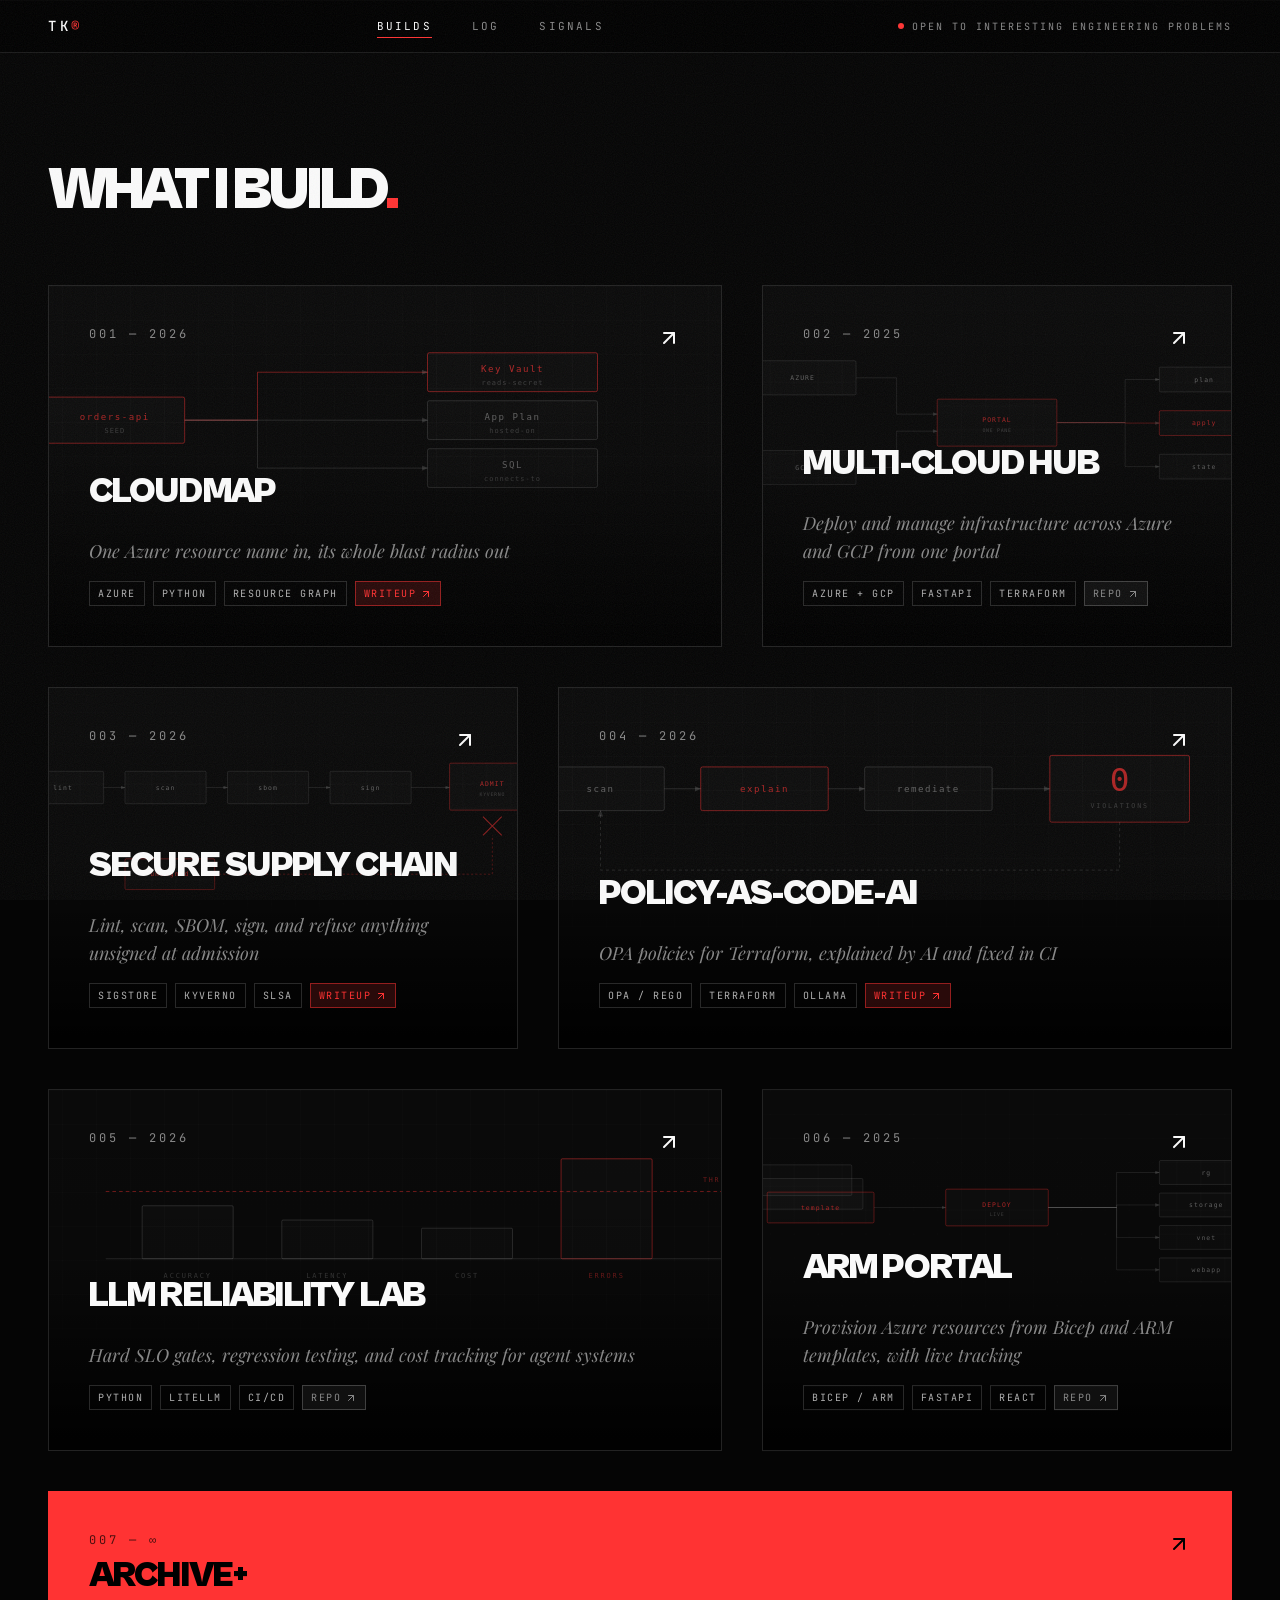
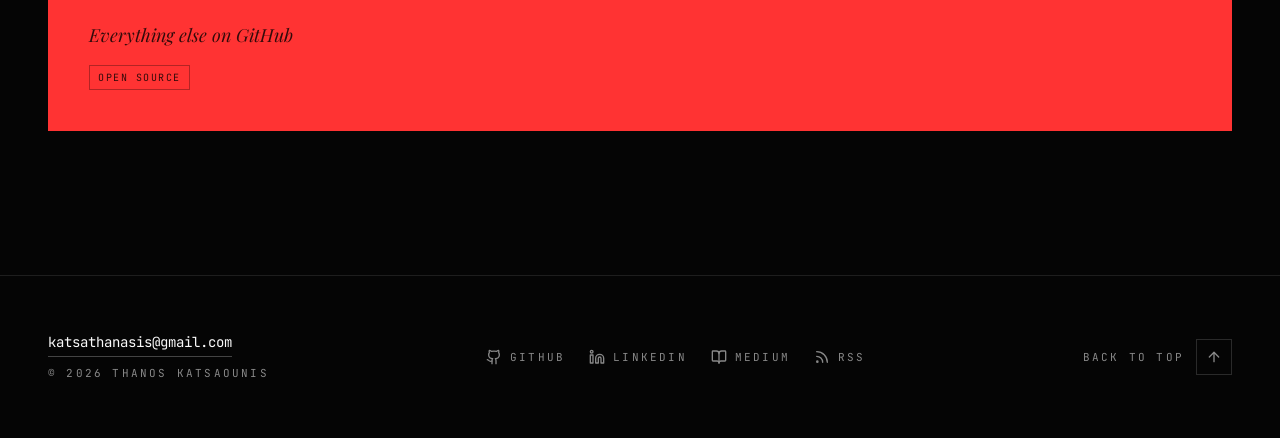
==== commit 6d9037d5: "deploy 2026-10-02T13:26Z" ====
--- a/builds/index.html
+++ b/builds/index.html
@@ -57,7 +57,7 @@
       href="/feed.xml"
     />
 
-    <link rel="icon" href="/favicon.svg" />
+    <link rel="icon" href="/favicon.svg?v=2" />
     <!--
       Preload the weights that are actually above the fold, which is not the
       same as the weights that look most important. Measured on the home page
@@ -74,8 +74,8 @@
     -->
     <link rel="preload" href="/fonts/cabinet-grotesk-400.woff2" as="font" type="font/woff2" crossorigin />
     <link rel="preload" href="/fonts/cabinet-grotesk-900.woff2" as="font" type="font/woff2" crossorigin />
-    <script type="module" crossorigin src="/assets/index-Dvw-v4Qr.js"></script>
-    <link rel="stylesheet" crossorigin href="/assets/index-D4OXWF9M.css">
+    <script type="module" crossorigin src="/assets/index-D2D1SAEo.js"></script>
+    <link rel="stylesheet" crossorigin href="/assets/index-DpbGpSbi.css">
   </head>
   <body>
     <noscript>You need to enable JavaScript to run this app.</noscript>
--- a/assets/index-DpbGpSbi.css
+++ b/assets/index-DpbGpSbi.css
@@ -0,0 +1 @@
+@font-face{font-family:Playfair Display;font-style:italic;font-display:swap;font-weight:400;src:url(/assets/playfair-display-cyrillic-400-italic-drKdN10-.woff2) format("woff2"),url(/assets/playfair-display-cyrillic-400-italic-24vVh5t9.woff) format("woff");unicode-range:U+0301,U+0400-045F,U+0490-0491,U+04B0-04B1,U+2116}@font-face{font-family:Playfair Display;font-style:italic;font-display:swap;font-weight:400;src:url(/assets/playfair-display-vietnamese-400-italic-CD15TOr5.woff2) format("woff2"),url(/assets/playfair-display-vietnamese-400-italic-Cpv4sfwY.woff) format("woff");unicode-range:U+0102-0103,U+0110-0111,U+0128-0129,U+0168-0169,U+01A0-01A1,U+01AF-01B0,U+0300-0301,U+0303-0304,U+0308-0309,U+0323,U+0329,U+1EA0-1EF9,U+20AB}@font-face{font-family:Playfair Display;font-style:italic;font-display:swap;font-weight:400;src:url(/assets/playfair-display-latin-ext-400-italic-zVOgzDMq.woff2) format("woff2"),url(/assets/playfair-display-latin-ext-400-italic-CZOjvne0.woff) format("woff");unicode-range:U+0100-02BA,U+02BD-02C5,U+02C7-02CC,U+02CE-02D7,U+02DD-02FF,U+0304,U+0308,U+0329,U+1D00-1DBF,U+1E00-1E9F,U+1EF2-1EFF,U+2020,U+20A0-20AB,U+20AD-20C0,U+2113,U+2C60-2C7F,U+A720-A7FF}@font-face{font-family:Playfair Display;font-style:italic;font-display:swap;font-weight:400;src:url(/assets/playfair-display-latin-400-italic-LeeEXsx5.woff2) format("woff2"),url(/assets/playfair-display-latin-400-italic-hIeePEuE.woff) format("woff");unicode-range:U+0000-00FF,U+0131,U+0152-0153,U+02BB-02BC,U+02C6,U+02DA,U+02DC,U+0304,U+0308,U+0329,U+2000-206F,U+20AC,U+2122,U+2191,U+2193,U+2212,U+2215,U+FEFF,U+FFFD}@font-face{font-family:Playfair Display;font-style:italic;font-display:swap;font-weight:600;src:url(/assets/playfair-display-cyrillic-600-italic-DsJAm2wE.woff2) format("woff2"),url(/assets/playfair-display-cyrillic-600-italic-D0MPwuIc.woff) format("woff");unicode-range:U+0301,U+0400-045F,U+0490-0491,U+04B0-04B1,U+2116}@font-face{font-family:Playfair Display;font-style:italic;font-display:swap;font-weight:600;src:url(/assets/playfair-display-vietnamese-600-italic-CM5tQ_QU.woff2) format("woff2"),url(/assets/playfair-display-vietnamese-600-italic-DzX7eaGQ.woff) format("woff");unicode-range:U+0102-0103,U+0110-0111,U+0128-0129,U+0168-0169,U+01A0-01A1,U+01AF-01B0,U+0300-0301,U+0303-0304,U+0308-0309,U+0323,U+0329,U+1EA0-1EF9,U+20AB}@font-face{font-family:Playfair Display;font-style:italic;font-display:swap;font-weight:600;src:url(/assets/playfair-display-latin-ext-600-italic-Bg2sus4m.woff2) format("woff2"),url(/assets/playfair-display-latin-ext-600-italic-Bkjhfatk.woff) format("woff");unicode-range:U+0100-02BA,U+02BD-02C5,U+02C7-02CC,U+02CE-02D7,U+02DD-02FF,U+0304,U+0308,U+0329,U+1D00-1DBF,U+1E00-1E9F,U+1EF2-1EFF,U+2020,U+20A0-20AB,U+20AD-20C0,U+2113,U+2C60-2C7F,U+A720-A7FF}@font-face{font-family:Playfair Display;font-style:italic;font-display:swap;font-weight:600;src:url(/assets/playfair-display-latin-600-italic-Bvp5b4iR.woff2) format("woff2"),url(/assets/playfair-display-latin-600-italic-BFV_U8S6.woff) format("woff");unicode-range:U+0000-00FF,U+0131,U+0152-0153,U+02BB-02BC,U+02C6,U+02DA,U+02DC,U+0304,U+0308,U+0329,U+2000-206F,U+20AC,U+2122,U+2191,U+2193,U+2212,U+2215,U+FEFF,U+FFFD}@font-face{font-family:JetBrains Mono;font-style:normal;font-display:swap;font-weight:400;src:url([data-uri]) format("woff2"),url([data-uri]) format("woff");unicode-range:U+0460-052F,U+1C80-1C8A,U+20B4,U+2DE0-2DFF,U+A640-A69F,U+FE2E-FE2F}@font-face{font-family:JetBrains Mono;font-style:normal;font-display:swap;font-weight:400;src:url(/assets/jetbrains-mono-cyrillic-400-normal-BEIGL1Tu.woff2) format("woff2"),url(/assets/jetbrains-mono-cyrillic-400-normal-ugxPyKxw.woff) format("woff");unicode-range:U+0301,U+0400-045F,U+0490-0491,U+04B0-04B1,U+2116}@font-face{font-family:JetBrains Mono;font-style:normal;font-display:swap;font-weight:400;src:url(/assets/jetbrains-mono-greek-400-normal-C190GLew.woff2) format("woff2"),url(/assets/jetbrains-mono-greek-400-normal-B9oWc5Lo.woff) format("woff");unicode-range:U+0370-0377,U+037A-037F,U+0384-038A,U+038C,U+038E-03A1,U+03A3-03FF}@font-face{font-family:JetBrains Mono;font-style:normal;font-display:swap;font-weight:400;src:url([data-uri]) format("woff2"),url(/assets/jetbrains-mono-vietnamese-400-normal-CqNFfHCs.woff) format("woff");unicode-range:U+0102-0103,U+0110-0111,U+0128-0129,U+0168-0169,U+01A0-01A1,U+01AF-01B0,U+0300-0301,U+0303-0304,U+0308-0309,U+0323,U+0329,U+1EA0-1EF9,U+20AB}@font-face{font-family:JetBrains Mono;font-style:normal;font-display:swap;font-weight:400;src:url(/assets/jetbrains-mono-latin-ext-400-normal-Bc8Ftmh3.woff2) format("woff2"),url(/assets/jetbrains-mono-latin-ext-400-normal-fXTG6kC5.woff) format("woff");unicode-range:U+0100-02BA,U+02BD-02C5,U+02C7-02CC,U+02CE-02D7,U+02DD-02FF,U+0304,U+0308,U+0329,U+1D00-1DBF,U+1E00-1E9F,U+1EF2-1EFF,U+2020,U+20A0-20AB,U+20AD-20C0,U+2113,U+2C60-2C7F,U+A720-A7FF}@font-face{font-family:JetBrains Mono;font-style:normal;font-display:swap;font-weight:400;src:url(/assets/jetbrains-mono-latin-400-normal-V6pRDFza.woff2) format("woff2"),url(/assets/jetbrains-mono-latin-400-normal-6-qcROiO.woff) format("woff");unicode-range:U+0000-00FF,U+0131,U+0152-0153,U+02BB-02BC,U+02C6,U+02DA,U+02DC,U+0304,U+0308,U+0329,U+2000-206F,U+20AC,U+2122,U+2191,U+2193,U+2212,U+2215,U+FEFF,U+FFFD}@font-face{font-family:JetBrains Mono;font-style:normal;font-display:swap;font-weight:500;src:url([data-uri]) format("woff2"),url([data-uri]) format("woff");unicode-range:U+0460-052F,U+1C80-1C8A,U+20B4,U+2DE0-2DFF,U+A640-A69F,U+FE2E-FE2F}@font-face{font-family:JetBrains Mono;font-style:normal;font-display:swap;font-weight:500;src:url(/assets/jetbrains-mono-cyrillic-500-normal-DmUKJPL_.woff2) format("woff2"),url(/assets/jetbrains-mono-cyrillic-500-normal-DJqRU3vO.woff) format("woff");unicode-range:U+0301,U+0400-045F,U+0490-0491,U+04B0-04B1,U+2116}@font-face{font-family:JetBrains Mono;font-style:normal;font-display:swap;font-weight:500;src:url(/assets/jetbrains-mono-greek-500-normal-JpySY46c.woff2) format("woff2"),url(/assets/jetbrains-mono-greek-500-normal-D7SFKleX.woff) format("woff");unicode-range:U+0370-0377,U+037A-037F,U+0384-038A,U+038C,U+038E-03A1,U+03A3-03FF}@font-face{font-family:JetBrains Mono;font-style:normal;font-display:swap;font-weight:500;src:url([data-uri]) format("woff2"),url(/assets/jetbrains-mono-vietnamese-500-normal-DNRqzVM1.woff) format("woff");unicode-range:U+0102-0103,U+0110-0111,U+0128-0129,U+0168-0169,U+01A0-01A1,U+01AF-01B0,U+0300-0301,U+0303-0304,U+0308-0309,U+0323,U+0329,U+1EA0-1EF9,U+20AB}@font-face{font-family:JetBrains Mono;font-style:normal;font-display:swap;font-weight:500;src:url(/assets/jetbrains-mono-latin-ext-500-normal-Cut-4mMH.woff2) format("woff2"),url(/assets/jetbrains-mono-latin-ext-500-normal-ckzbgY84.woff) format("woff");unicode-range:U+0100-02BA,U+02BD-02C5,U+02C7-02CC,U+02CE-02D7,U+02DD-02FF,U+0304,U+0308,U+0329,U+1D00-1DBF,U+1E00-1E9F,U+1EF2-1EFF,U+2020,U+20A0-20AB,U+20AD-20C0,U+2113,U+2C60-2C7F,U+A720-A7FF}@font-face{font-family:JetBrains Mono;font-style:normal;font-display:swap;font-weight:500;src:url(/assets/jetbrains-mono-latin-500-normal-BWZEU5yA.woff2) format("woff2"),url(/assets/jetbrains-mono-latin-500-normal-CJOVTJB7.woff) format("woff");unicode-range:U+0000-00FF,U+0131,U+0152-0153,U+02BB-02BC,U+02C6,U+02DA,U+02DC,U+0304,U+0308,U+0329,U+2000-206F,U+20AC,U+2122,U+2191,U+2193,U+2212,U+2215,U+FEFF,U+FFFD}@font-face{font-family:Cabinet Grotesk;src:url(/fonts/cabinet-grotesk-400.woff2) format("woff2");font-weight:400;font-display:swap;font-style:normal}@font-face{font-family:Cabinet Grotesk;src:url(/fonts/cabinet-grotesk-500.woff2) format("woff2");font-weight:500;font-display:swap;font-style:normal}@font-face{font-family:Cabinet Grotesk;src:url(/fonts/cabinet-grotesk-700.woff2) format("woff2");font-weight:700;font-display:swap;font-style:normal}@font-face{font-family:Cabinet Grotesk;src:url(/fonts/cabinet-grotesk-900.woff2) format("woff2");font-weight:900;font-display:swap;font-style:normal}*,:before,:after{--tw-border-spacing-x: 0;--tw-border-spacing-y: 0;--tw-translate-x: 0;--tw-translate-y: 0;--tw-rotate: 0;--tw-skew-x: 0;--tw-skew-y: 0;--tw-scale-x: 1;--tw-scale-y: 1;--tw-pan-x: ;--tw-pan-y: ;--tw-pinch-zoom: ;--tw-scroll-snap-strictness: proximity;--tw-gradient-from-position: ;--tw-gradient-via-position: ;--tw-gradient-to-position: ;--tw-ordinal: ;--tw-slashed-zero: ;--tw-numeric-figure: ;--tw-numeric-spacing: ;--tw-numeric-fraction: ;--tw-ring-inset: ;--tw-ring-offset-width: 0px;--tw-ring-offset-color: #fff;--tw-ring-color: rgb(59 130 246 / .5);--tw-ring-offset-shadow: 0 0 #0000;--tw-ring-shadow: 0 0 #0000;--tw-shadow: 0 0 #0000;--tw-shadow-colored: 0 0 #0000;--tw-blur: ;--tw-brightness: ;--tw-contrast: ;--tw-grayscale: ;--tw-hue-rotate: ;--tw-invert: ;--tw-saturate: ;--tw-sepia: ;--tw-drop-shadow: ;--tw-backdrop-blur: ;--tw-backdrop-brightness: ;--tw-backdrop-contrast: ;--tw-backdrop-grayscale: ;--tw-backdrop-hue-rotate: ;--tw-backdrop-invert: ;--tw-backdrop-opacity: ;--tw-backdrop-saturate: ;--tw-backdrop-sepia: ;--tw-contain-size: ;--tw-contain-layout: ;--tw-contain-paint: ;--tw-contain-style: }::backdrop{--tw-border-spacing-x: 0;--tw-border-spacing-y: 0;--tw-translate-x: 0;--tw-translate-y: 0;--tw-rotate: 0;--tw-skew-x: 0;--tw-skew-y: 0;--tw-scale-x: 1;--tw-scale-y: 1;--tw-pan-x: ;--tw-pan-y: ;--tw-pinch-zoom: ;--tw-scroll-snap-strictness: proximity;--tw-gradient-from-position: ;--tw-gradient-via-position: ;--tw-gradient-to-position: ;--tw-ordinal: ;--tw-slashed-zero: ;--tw-numeric-figure: ;--tw-numeric-spacing: ;--tw-numeric-fraction: ;--tw-ring-inset: ;--tw-ring-offset-width: 0px;--tw-ring-offset-color: #fff;--tw-ring-color: rgb(59 130 246 / .5);--tw-ring-offset-shadow: 0 0 #0000;--tw-ring-shadow: 0 0 #0000;--tw-shadow: 0 0 #0000;--tw-shadow-colored: 0 0 #0000;--tw-blur: ;--tw-brightness: ;--tw-contrast: ;--tw-grayscale: ;--tw-hue-rotate: ;--tw-invert: ;--tw-saturate: ;--tw-sepia: ;--tw-drop-shadow: ;--tw-backdrop-blur: ;--tw-backdrop-brightness: ;--tw-backdrop-contrast: ;--tw-backdrop-grayscale: ;--tw-backdrop-hue-rotate: ;--tw-backdrop-invert: ;--tw-backdrop-opacity: ;--tw-backdrop-saturate: ;--tw-backdrop-sepia: ;--tw-contain-size: ;--tw-contain-layout: ;--tw-contain-paint: ;--tw-contain-style: }*,:before,:after{box-sizing:border-box;border-width:0;border-style:solid;border-color:#e5e7eb}:before,:after{--tw-content: ""}html,:host{line-height:1.5;-webkit-text-size-adjust:100%;-moz-tab-size:4;-o-tab-size:4;tab-size:4;font-family:Cabinet Grotesk,sans-serif;font-feature-settings:normal;font-variation-settings:normal;-webkit-tap-highlight-color:transparent}body{margin:0;line-height:inherit}hr{height:0;color:inherit;border-top-width:1px}abbr:where([title]){-webkit-text-decoration:underline dotted;text-decoration:underline dotted}h1,h2,h3,h4,h5,h6{font-size:inherit;font-weight:inherit}a{color:inherit;text-decoration:inherit}b,strong{font-weight:bolder}code,kbd,samp,pre{font-family:JetBrains Mono,monospace;font-feature-settings:normal;font-variation-settings:normal;font-size:1em}small{font-size:80%}sub,sup{font-size:75%;line-height:0;position:relative;vertical-align:baseline}sub{bottom:-.25em}sup{top:-.5em}table{text-indent:0;border-color:inherit;border-collapse:collapse}button,input,optgroup,select,textarea{font-family:inherit;font-feature-settings:inherit;font-variation-settings:inherit;font-size:100%;font-weight:inherit;line-height:inherit;letter-spacing:inherit;color:inherit;margin:0;padding:0}button,select{text-transform:none}button,input:where([type=button]),input:where([type=reset]),input:where([type=submit]){-webkit-appearance:button;background-color:transparent;background-image:none}:-moz-focusring{outline:auto}:-moz-ui-invalid{box-shadow:none}progress{vertical-align:baseline}::-webkit-inner-spin-button,::-webkit-outer-spin-button{height:auto}[type=search]{-webkit-appearance:textfield;outline-offset:-2px}::-webkit-search-decoration{-webkit-appearance:none}::-webkit-file-upload-button{-webkit-appearance:button;font:inherit}summary{display:list-item}blockquote,dl,dd,h1,h2,h3,h4,h5,h6,hr,figure,p,pre{margin:0}fieldset{margin:0;padding:0}legend{padding:0}ol,ul,menu{list-style:none;margin:0;padding:0}dialog{padding:0}textarea{resize:vertical}input::-moz-placeholder,textarea::-moz-placeholder{opacity:1;color:#9ca3af}input::placeholder,textarea::placeholder{opacity:1;color:#9ca3af}button,[role=button]{cursor:pointer}:disabled{cursor:default}img,svg,video,canvas,audio,iframe,embed,object{display:block;vertical-align:middle}img,video{max-width:100%;height:auto}[hidden]:where(:not([hidden=until-found])){display:none}:root{--background: 0 0% 2%;--foreground: 0 0% 98%;--card: 0 0% 4%;--card-foreground: 0 0% 98%;--popover: 0 0% 4%;--popover-foreground: 0 0% 98%;--primary: 0 0% 98%;--primary-foreground: 0 0% 3%;--secondary: 0 0% 8%;--secondary-foreground: 0 0% 98%;--muted: 0 0% 8%;--muted-foreground: 0 0% 55%;--accent: 0 100% 60%;--accent-foreground: 0 0% 98%;--destructive: 0 100% 60%;--destructive-foreground: 0 0% 98%;--border: 0 0% 100% / .1;--input: 0 0% 15%;--ring: 0 100% 60%;--chart-1: 220 70% 50%;--chart-2: 160 60% 45%;--chart-3: 30 80% 55%;--chart-4: 280 65% 60%;--chart-5: 340 75% 55%;--radius: .25rem}*{border-color:hsl(var(--border))}html{background-color:#050505}body{--tw-bg-opacity: 1;background-color:rgb(5 5 5 / var(--tw-bg-opacity, 1));font-family:Cabinet Grotesk,sans-serif;--tw-text-opacity: 1;color:rgb(250 250 250 / var(--tw-text-opacity, 1));-webkit-font-smoothing:antialiased;-moz-osx-font-smoothing:grayscale;overflow-x:hidden}::-moz-selection{background-color:#f33;color:#050505}::selection{background-color:#f33;color:#050505}::-webkit-scrollbar{width:10px}::-webkit-scrollbar-track{background:#050505}::-webkit-scrollbar-thumb{background:#262626;border:2px solid #050505}::-webkit-scrollbar-thumb:hover{background:#f33}.container{width:100%}@media(min-width:640px){.container{max-width:640px}}@media(min-width:768px){.container{max-width:768px}}@media(min-width:1024px){.container{max-width:1024px}}@media(min-width:1280px){.container{max-width:1280px}}@media(min-width:1536px){.container{max-width:1536px}}.sr-only{position:absolute;width:1px;height:1px;padding:0;margin:-1px;overflow:hidden;clip:rect(0,0,0,0);white-space:nowrap;border-width:0}.pointer-events-none{pointer-events:none}.visible{visibility:visible}.invisible{visibility:hidden}.static{position:static}.fixed{position:fixed}.absolute{position:absolute}.relative{position:relative}.sticky{position:sticky}.inset-0{top:0;right:0;bottom:0;left:0}.-bottom-1{bottom:-.25rem}.bottom-0{bottom:0}.left-0{left:0}.right-0{right:0}.right-\[-10\%\]{right:-10%}.top-0{top:0}.top-1\/2{top:50%}.top-\[53px\]{top:53px}.z-10{z-index:10}.z-20{z-index:20}.z-30{z-index:30}.z-\[70\]{z-index:70}.z-\[80\]{z-index:80}.mx-auto{margin-left:auto;margin-right:auto}.my-10{margin-top:2.5rem;margin-bottom:2.5rem}.mb-4{margin-bottom:1rem}.mr-2{margin-right:.5rem}.mt-1{margin-top:.25rem}.mt-1\.5{margin-top:.375rem}.mt-10{margin-top:2.5rem}.mt-12{margin-top:3rem}.mt-16{margin-top:4rem}.mt-2{margin-top:.5rem}.mt-20{margin-top:5rem}.mt-3{margin-top:.75rem}.mt-4{margin-top:1rem}.mt-6{margin-top:1.5rem}.mt-8{margin-top:2rem}.block{display:block}.inline-block{display:inline-block}.flex{display:flex}.inline-flex{display:inline-flex}.table{display:table}.grid{display:grid}.contents{display:contents}.hidden{display:none}.aspect-\[4\/5\]{aspect-ratio:4/5}.aspect-\[5\/3\]{aspect-ratio:5/3}.h-1\.5{height:.375rem}.h-10{height:2.5rem}.h-14{height:3.5rem}.h-3{height:.75rem}.h-3\.5{height:.875rem}.h-4{height:1rem}.h-5{height:1.25rem}.h-6{height:1.5rem}.h-8{height:2rem}.h-9{height:2.25rem}.h-\[70vh\]{height:70vh}.h-full{height:100%}.h-px{height:1px}.min-h-\[200px\]{min-height:200px}.min-h-\[280px\]{min-height:280px}.min-h-\[60px\]{min-height:60px}.min-h-screen{min-height:100vh}.w-0{width:0px}.w-1\.5{width:.375rem}.w-14{width:3.5rem}.w-3{width:.75rem}.w-3\.5{width:.875rem}.w-32{width:8rem}.w-4{width:1rem}.w-5{width:1.25rem}.w-6{width:1.5rem}.w-8{width:2rem}.w-9{width:2.25rem}.w-\[70vw\]{width:70vw}.w-fit{width:-moz-fit-content;width:fit-content}.w-full{width:100%}.w-px{width:1px}.max-w-3xl{max-width:48rem}.max-w-4xl{max-width:56rem}.max-w-\[1600px\]{max-width:1600px}.max-w-md{max-width:28rem}.max-w-sm{max-width:24rem}.max-w-xl{max-width:36rem}.flex-1{flex:1 1 0%}.shrink-0{flex-shrink:0}.grow{flex-grow:1}.origin-left{transform-origin:left}.-translate-y-1\/2{--tw-translate-y: -50%;transform:translate(var(--tw-translate-x),var(--tw-translate-y)) rotate(var(--tw-rotate)) skew(var(--tw-skew-x)) skewY(var(--tw-skew-y)) scaleX(var(--tw-scale-x)) scaleY(var(--tw-scale-y))}.transform{transform:translate(var(--tw-translate-x),var(--tw-translate-y)) rotate(var(--tw-rotate)) skew(var(--tw-skew-x)) skewY(var(--tw-skew-y)) scaleX(var(--tw-scale-x)) scaleY(var(--tw-scale-y))}@keyframes pulse{50%{opacity:.5}}.animate-pulse{animation:pulse 2s cubic-bezier(.4,0,.6,1) infinite}@keyframes pulse-dot{0%,to{opacity:1}50%{opacity:.25}}.animate-pulse-dot{animation:pulse-dot 2s ease-in-out infinite}@keyframes spin{to{transform:rotate(360deg)}}.animate-spin{animation:spin 1s linear infinite}.grid-cols-\[auto_1fr_auto\]{grid-template-columns:auto 1fr auto}.flex-col{flex-direction:column}.flex-wrap{flex-wrap:wrap}.items-start{align-items:flex-start}.items-end{align-items:flex-end}.items-center{align-items:center}.items-baseline{align-items:baseline}.justify-center{justify-content:center}.justify-between{justify-content:space-between}.gap-1{gap:.25rem}.gap-1\.5{gap:.375rem}.gap-10{gap:2.5rem}.gap-16{gap:4rem}.gap-2{gap:.5rem}.gap-20{gap:5rem}.gap-3{gap:.75rem}.gap-4{gap:1rem}.gap-5{gap:1.25rem}.gap-6{gap:1.5rem}.gap-8{gap:2rem}.gap-x-10{-moz-column-gap:2.5rem;column-gap:2.5rem}.gap-x-3{-moz-column-gap:.75rem;column-gap:.75rem}.gap-x-4{-moz-column-gap:1rem;column-gap:1rem}.gap-x-6{-moz-column-gap:1.5rem;column-gap:1.5rem}.gap-y-1{row-gap:.25rem}.gap-y-3{row-gap:.75rem}.gap-y-5{row-gap:1.25rem}.space-y-12>:not([hidden])~:not([hidden]){--tw-space-y-reverse: 0;margin-top:calc(3rem * calc(1 - var(--tw-space-y-reverse)));margin-bottom:calc(3rem * var(--tw-space-y-reverse))}.space-y-4>:not([hidden])~:not([hidden]){--tw-space-y-reverse: 0;margin-top:calc(1rem * calc(1 - var(--tw-space-y-reverse)));margin-bottom:calc(1rem * var(--tw-space-y-reverse))}.overflow-hidden{overflow:hidden}.overflow-y-auto{overflow-y:auto}.whitespace-nowrap{white-space:nowrap}.rounded-full{border-radius:9999px}.rounded-md{border-radius:calc(var(--radius) - 2px)}.border{border-width:1px}.border-b{border-bottom-width:1px}.border-l-2{border-left-width:2px}.border-r{border-right-width:1px}.border-t{border-top-width:1px}.border-black\/30{border-color:#0000004d}.border-black\/40{border-color:#0006}.border-ember{--tw-border-opacity: 1;border-color:rgb(255 51 51 / var(--tw-border-opacity, 1))}.border-ember\/50{border-color:#ff333380}.border-ember\/60{border-color:#f339}.border-input{border-color:hsl(var(--input))}.border-white\/10{border-color:#ffffff1a}.border-white\/15{border-color:#ffffff26}.border-white\/20{border-color:#fff3}.border-white\/25{border-color:#ffffff40}.bg-black\/10{background-color:#0000001a}.bg-black\/40{background-color:#0006}.bg-black\/70{background-color:#000000b3}.bg-card{background-color:hsl(var(--card))}.bg-destructive{background-color:hsl(var(--destructive))}.bg-ember{--tw-bg-opacity: 1;background-color:rgb(255 51 51 / var(--tw-bg-opacity, 1))}.bg-ember\/10{background-color:#ff33331a}.bg-ember\/15{background-color:#ff333326}.bg-primary{background-color:hsl(var(--primary))}.bg-secondary{background-color:hsl(var(--secondary))}.bg-transparent{background-color:transparent}.bg-void{--tw-bg-opacity: 1;background-color:rgb(5 5 5 / var(--tw-bg-opacity, 1))}.bg-void\/95{background-color:#050505f2}.bg-white{--tw-bg-opacity: 1;background-color:rgb(255 255 255 / var(--tw-bg-opacity, 1))}.bg-white\/10{background-color:#ffffff1a}.bg-white\/15{background-color:#ffffff26}.bg-white\/5{background-color:#ffffff0d}.bg-white\/\[0\.02\]{background-color:#ffffff05}.bg-white\/\[0\.03\]{background-color:#ffffff08}.bg-gradient-to-t{background-image:linear-gradient(to top,var(--tw-gradient-stops))}.from-black\/95{--tw-gradient-from: rgb(0 0 0 / .95) var(--tw-gradient-from-position);--tw-gradient-to: rgb(0 0 0 / 0) var(--tw-gradient-to-position);--tw-gradient-stops: var(--tw-gradient-from), var(--tw-gradient-to)}.via-black\/15{--tw-gradient-to: rgb(0 0 0 / 0) var(--tw-gradient-to-position);--tw-gradient-stops: var(--tw-gradient-from), rgb(0 0 0 / .15) var(--tw-gradient-via-position), var(--tw-gradient-to)}.to-transparent{--tw-gradient-to: transparent var(--tw-gradient-to-position)}.object-contain{-o-object-fit:contain;object-fit:contain}.object-cover{-o-object-fit:cover;object-fit:cover}.p-5{padding:1.25rem}.p-6{padding:1.5rem}.p-8{padding:2rem}.px-2{padding-left:.5rem;padding-right:.5rem}.px-2\.5{padding-left:.625rem;padding-right:.625rem}.px-3{padding-left:.75rem;padding-right:.75rem}.px-4{padding-left:1rem;padding-right:1rem}.px-5{padding-left:1.25rem;padding-right:1.25rem}.px-6{padding-left:1.5rem;padding-right:1.5rem}.px-8{padding-left:2rem;padding-right:2rem}.py-0\.5{padding-top:.125rem;padding-bottom:.125rem}.py-1{padding-top:.25rem;padding-bottom:.25rem}.py-12{padding-top:3rem;padding-bottom:3rem}.py-14{padding-top:3.5rem;padding-bottom:3.5rem}.py-2{padding-top:.5rem;padding-bottom:.5rem}.py-2\.5{padding-top:.625rem;padding-bottom:.625rem}.py-24{padding-top:6rem;padding-bottom:6rem}.py-28{padding-top:7rem;padding-bottom:7rem}.py-3{padding-top:.75rem;padding-bottom:.75rem}.py-4{padding-top:1rem;padding-bottom:1rem}.py-5{padding-top:1.25rem;padding-bottom:1.25rem}.py-7{padding-top:1.75rem;padding-bottom:1.75rem}.py-\[0\.5\%\]{padding-top:.5%;padding-bottom:.5%}.pb-1{padding-bottom:.25rem}.pb-10{padding-bottom:2.5rem}.pb-16{padding-bottom:4rem}.pb-24{padding-bottom:6rem}.pb-28{padding-bottom:7rem}.pl-4{padding-left:1rem}.pt-10{padding-top:2.5rem}.pt-12{padding-top:3rem}.pt-24{padding-top:6rem}.pt-32{padding-top:8rem}.pt-8{padding-top:2rem}.font-mono{font-family:JetBrains Mono,monospace}.font-sans{font-family:Cabinet Grotesk,sans-serif}.font-serif{font-family:Playfair Display,serif}.text-2xl{font-size:1.5rem;line-height:2rem}.text-3xl{font-size:1.875rem;line-height:2.25rem}.text-4xl{font-size:2.25rem;line-height:2.5rem}.text-6xl{font-size:3.75rem;line-height:1}.text-\[10px\]{font-size:10px}.text-\[11px\]{font-size:11px}.text-\[9px\]{font-size:9px}.text-\[clamp\(2\.4rem\,8\.5vw\,7\.5rem\)\]{font-size:clamp(2.4rem,8.5vw,7.5rem)}.text-base{font-size:1rem;line-height:1.5rem}.text-lg{font-size:1.125rem;line-height:1.75rem}.text-sm{font-size:.875rem;line-height:1.25rem}.text-xl{font-size:1.25rem;line-height:1.75rem}.text-xs{font-size:.75rem;line-height:1rem}.font-black{font-weight:900}.font-bold{font-weight:700}.font-medium{font-weight:500}.font-normal{font-weight:400}.uppercase{text-transform:uppercase}.italic{font-style:italic}.leading-\[0\.92\]{line-height:.92}.leading-relaxed{line-height:1.625}.leading-snug{line-height:1.375}.leading-tight{line-height:1.25}.tracking-\[0\.15em\]{letter-spacing:.15em}.tracking-\[0\.18em\]{letter-spacing:.18em}.tracking-\[0\.25em\]{letter-spacing:.25em}.tracking-\[0\.2em\]{letter-spacing:.2em}.tracking-\[0\.3em\]{letter-spacing:.3em}.tracking-tight{letter-spacing:-.025em}.tracking-tighter{letter-spacing:-.05em}.tracking-widest{letter-spacing:.1em}.text-black{--tw-text-opacity: 1;color:rgb(0 0 0 / var(--tw-text-opacity, 1))}.text-black\/70{color:#000000b3}.text-black\/80{color:#000c}.text-destructive-foreground{color:hsl(var(--destructive-foreground))}.text-ember{--tw-text-opacity: 1;color:rgb(255 51 51 / var(--tw-text-opacity, 1))}.text-ember\/80{color:#f33c}.text-ink{--tw-text-opacity: 1;color:rgb(250 250 250 / var(--tw-text-opacity, 1))}.text-ink\/70{color:#fafafab3}.text-ink\/80{color:#fafafacc}.text-ink\/90{color:#fafafae6}.text-mute{--tw-text-opacity: 1;color:rgb(136 136 136 / var(--tw-text-opacity, 1))}.text-primary{color:hsl(var(--primary))}.text-primary-foreground{color:hsl(var(--primary-foreground))}.text-secondary-foreground{color:hsl(var(--secondary-foreground))}.text-zinc-300{--tw-text-opacity: 1;color:rgb(212 212 216 / var(--tw-text-opacity, 1))}.underline{text-decoration-line:underline}.overline{text-decoration-line:overline}.underline-offset-4{text-underline-offset:4px}.opacity-0{opacity:0}.opacity-70{opacity:.7}.opacity-90{opacity:.9}.shadow{--tw-shadow: 0 1px 3px 0 rgb(0 0 0 / .1), 0 1px 2px -1px rgb(0 0 0 / .1);--tw-shadow-colored: 0 1px 3px 0 var(--tw-shadow-color), 0 1px 2px -1px var(--tw-shadow-color);box-shadow:var(--tw-ring-offset-shadow, 0 0 #0000),var(--tw-ring-shadow, 0 0 #0000),var(--tw-shadow)}.shadow-sm{--tw-shadow: 0 1px 2px 0 rgb(0 0 0 / .05);--tw-shadow-colored: 0 1px 2px 0 var(--tw-shadow-color);box-shadow:var(--tw-ring-offset-shadow, 0 0 #0000),var(--tw-ring-shadow, 0 0 #0000),var(--tw-shadow)}.outline{outline-style:solid}.grayscale{--tw-grayscale: grayscale(100%);filter:var(--tw-blur) var(--tw-brightness) var(--tw-contrast) var(--tw-grayscale) var(--tw-hue-rotate) var(--tw-invert) var(--tw-saturate) var(--tw-sepia) var(--tw-drop-shadow)}.filter{filter:var(--tw-blur) var(--tw-brightness) var(--tw-contrast) var(--tw-grayscale) var(--tw-hue-rotate) var(--tw-invert) var(--tw-saturate) var(--tw-sepia) var(--tw-drop-shadow)}.backdrop-blur-md{--tw-backdrop-blur: blur(12px);-webkit-backdrop-filter:var(--tw-backdrop-blur) var(--tw-backdrop-brightness) var(--tw-backdrop-contrast) var(--tw-backdrop-grayscale) var(--tw-backdrop-hue-rotate) var(--tw-backdrop-invert) var(--tw-backdrop-opacity) var(--tw-backdrop-saturate) var(--tw-backdrop-sepia);backdrop-filter:var(--tw-backdrop-blur) var(--tw-backdrop-brightness) var(--tw-backdrop-contrast) var(--tw-backdrop-grayscale) var(--tw-backdrop-hue-rotate) var(--tw-backdrop-invert) var(--tw-backdrop-opacity) var(--tw-backdrop-saturate) var(--tw-backdrop-sepia)}.backdrop-blur-xl{--tw-backdrop-blur: blur(24px);-webkit-backdrop-filter:var(--tw-backdrop-blur) var(--tw-backdrop-brightness) var(--tw-backdrop-contrast) var(--tw-backdrop-grayscale) var(--tw-backdrop-hue-rotate) var(--tw-backdrop-invert) var(--tw-backdrop-opacity) var(--tw-backdrop-saturate) var(--tw-backdrop-sepia);backdrop-filter:var(--tw-backdrop-blur) var(--tw-backdrop-brightness) var(--tw-backdrop-contrast) var(--tw-backdrop-grayscale) var(--tw-backdrop-hue-rotate) var(--tw-backdrop-invert) var(--tw-backdrop-opacity) var(--tw-backdrop-saturate) var(--tw-backdrop-sepia)}.transition{transition-property:color,background-color,border-color,text-decoration-color,fill,stroke,opacity,box-shadow,transform,filter,backdrop-filter;transition-timing-function:cubic-bezier(.4,0,.2,1);transition-duration:.15s}.transition-\[transform\,filter\]{transition-property:transform,filter;transition-timing-function:cubic-bezier(.4,0,.2,1);transition-duration:.15s}.transition-\[transform\,opacity\]{transition-property:transform,opacity;transition-timing-function:cubic-bezier(.4,0,.2,1);transition-duration:.15s}.transition-\[width\]{transition-property:width;transition-timing-function:cubic-bezier(.4,0,.2,1);transition-duration:.15s}.transition-all{transition-property:all;transition-timing-function:cubic-bezier(.4,0,.2,1);transition-duration:.15s}.transition-colors{transition-property:color,background-color,border-color,text-decoration-color,fill,stroke;transition-timing-function:cubic-bezier(.4,0,.2,1);transition-duration:.15s}.transition-opacity{transition-property:opacity;transition-timing-function:cubic-bezier(.4,0,.2,1);transition-duration:.15s}.transition-transform{transition-property:transform;transition-timing-function:cubic-bezier(.4,0,.2,1);transition-duration:.15s}.duration-200{transition-duration:.2s}.duration-300{transition-duration:.3s}.duration-500{transition-duration:.5s}.duration-700{transition-duration:.7s}.ease-out{transition-timing-function:cubic-bezier(0,0,.2,1)}@keyframes enter{0%{opacity:var(--tw-enter-opacity, 1);transform:translate3d(var(--tw-enter-translate-x, 0),var(--tw-enter-translate-y, 0),0) scale3d(var(--tw-enter-scale, 1),var(--tw-enter-scale, 1),var(--tw-enter-scale, 1)) rotate(var(--tw-enter-rotate, 0))}}@keyframes exit{to{opacity:var(--tw-exit-opacity, 1);transform:translate3d(var(--tw-exit-translate-x, 0),var(--tw-exit-translate-y, 0),0) scale3d(var(--tw-exit-scale, 1),var(--tw-exit-scale, 1),var(--tw-exit-scale, 1)) rotate(var(--tw-exit-rotate, 0))}}.duration-200{animation-duration:.2s}.duration-300{animation-duration:.3s}.duration-500{animation-duration:.5s}.duration-700{animation-duration:.7s}.ease-out{animation-timing-function:cubic-bezier(0,0,.2,1)}.running{animation-play-state:running}.noise-overlay{position:fixed;top:0;right:0;bottom:0;left:0;z-index:90;pointer-events:none;opacity:.06;background-image:url("data:image/svg+xml,%3Csvg xmlns=%27http://www.w3.org/2000/svg%27 width=%27300%27 height=%27300%27%3E%3Cfilter id=%27n%27%3E%3CfeTurbulence type=%27fractalNoise%27 baseFrequency=%270.9%27 numOctaves=%272%27/%3E%3C/filter%3E%3Crect width=%27100%25%27 height=%27100%25%27 filter=%27url%28%23n%29%27/%3E%3C/svg%3E")}.text-outline{-webkit-text-stroke:1px rgba(250,250,250,.28);color:transparent}.lenis.lenis-smooth{scroll-behavior:auto!important}@media(prefers-reduced-motion:reduce){*,*:before,*:after{animation-duration:.01ms!important;animation-iteration-count:1!important;transition-duration:.01ms!important;scroll-behavior:auto!important}}.file\:border-0::file-selector-button{border-width:0px}.file\:bg-transparent::file-selector-button{background-color:transparent}.file\:text-sm::file-selector-button{font-size:.875rem;line-height:1.25rem}.file\:font-medium::file-selector-button{font-weight:500}.file\:text-foreground::file-selector-button{color:hsl(var(--foreground))}.placeholder\:text-muted-foreground::-moz-placeholder{color:hsl(var(--muted-foreground))}.placeholder\:text-muted-foreground::placeholder{color:hsl(var(--muted-foreground))}.first\:mt-16:first-child{margin-top:4rem}.last\:border-b-0:last-child{border-bottom-width:0px}.last\:pb-0:last-child{padding-bottom:0}.hover\:border-ember:hover{--tw-border-opacity: 1;border-color:rgb(255 51 51 / var(--tw-border-opacity, 1))}.hover\:border-white\/20:hover{border-color:#fff3}.hover\:border-white\/30:hover{border-color:#ffffff4d}.hover\:border-white\/40:hover{border-color:#fff6}.hover\:bg-accent:hover{background-color:hsl(var(--accent))}.hover\:bg-black:hover{--tw-bg-opacity: 1;background-color:rgb(0 0 0 / var(--tw-bg-opacity, 1))}.hover\:bg-destructive\/90:hover{background-color:hsl(var(--destructive) / .9)}.hover\:bg-ember:hover{--tw-bg-opacity: 1;background-color:rgb(255 51 51 / var(--tw-bg-opacity, 1))}.hover\:bg-primary\/90:hover{background-color:hsl(var(--primary) / .9)}.hover\:bg-secondary\/80:hover{background-color:hsl(var(--secondary) / .8)}.hover\:bg-white\/90:hover{background-color:#ffffffe6}.hover\:bg-white\/\[0\.03\]:hover{background-color:#ffffff08}.hover\:text-accent-foreground:hover{color:hsl(var(--accent-foreground))}.hover\:text-black:hover{--tw-text-opacity: 1;color:rgb(0 0 0 / var(--tw-text-opacity, 1))}.hover\:text-ember:hover{--tw-text-opacity: 1;color:rgb(255 51 51 / var(--tw-text-opacity, 1))}.hover\:text-ink:hover{--tw-text-opacity: 1;color:rgb(250 250 250 / var(--tw-text-opacity, 1))}.hover\:text-white:hover{--tw-text-opacity: 1;color:rgb(255 255 255 / var(--tw-text-opacity, 1))}.hover\:underline:hover{text-decoration-line:underline}.focus-visible\:outline-none:focus-visible{outline:2px solid transparent;outline-offset:2px}.focus-visible\:ring-1:focus-visible{--tw-ring-offset-shadow: var(--tw-ring-inset) 0 0 0 var(--tw-ring-offset-width) var(--tw-ring-offset-color);--tw-ring-shadow: var(--tw-ring-inset) 0 0 0 calc(1px + var(--tw-ring-offset-width)) var(--tw-ring-color);box-shadow:var(--tw-ring-offset-shadow),var(--tw-ring-shadow),var(--tw-shadow, 0 0 #0000)}.focus-visible\:ring-ring:focus-visible{--tw-ring-color: hsl(var(--ring))}.disabled\:pointer-events-none:disabled{pointer-events:none}.disabled\:cursor-not-allowed:disabled{cursor:not-allowed}.disabled\:opacity-50:disabled{opacity:.5}.group:hover .group-hover\:w-20{width:5rem}.group:hover .group-hover\:w-full{width:100%}.group:hover .group-hover\:-translate-x-0\.5{--tw-translate-x: -.125rem;transform:translate(var(--tw-translate-x),var(--tw-translate-y)) rotate(var(--tw-rotate)) skew(var(--tw-skew-x)) skewY(var(--tw-skew-y)) scaleX(var(--tw-scale-x)) scaleY(var(--tw-scale-y))}.group:hover .group-hover\:-translate-y-0\.5{--tw-translate-y: -.125rem;transform:translate(var(--tw-translate-x),var(--tw-translate-y)) rotate(var(--tw-rotate)) skew(var(--tw-skew-x)) skewY(var(--tw-skew-y)) scaleX(var(--tw-scale-x)) scaleY(var(--tw-scale-y))}.group:hover .group-hover\:-translate-y-1{--tw-translate-y: -.25rem;transform:translate(var(--tw-translate-x),var(--tw-translate-y)) rotate(var(--tw-rotate)) skew(var(--tw-skew-x)) skewY(var(--tw-skew-y)) scaleX(var(--tw-scale-x)) scaleY(var(--tw-scale-y))}.group:hover .group-hover\:translate-x-0\.5{--tw-translate-x: .125rem;transform:translate(var(--tw-translate-x),var(--tw-translate-y)) rotate(var(--tw-rotate)) skew(var(--tw-skew-x)) skewY(var(--tw-skew-y)) scaleX(var(--tw-scale-x)) scaleY(var(--tw-scale-y))}.group:hover .group-hover\:translate-x-1{--tw-translate-x: .25rem;transform:translate(var(--tw-translate-x),var(--tw-translate-y)) rotate(var(--tw-rotate)) skew(var(--tw-skew-x)) skewY(var(--tw-skew-y)) scaleX(var(--tw-scale-x)) scaleY(var(--tw-scale-y))}.group:hover .group-hover\:translate-y-1{--tw-translate-y: .25rem;transform:translate(var(--tw-translate-x),var(--tw-translate-y)) rotate(var(--tw-rotate)) skew(var(--tw-skew-x)) skewY(var(--tw-skew-y)) scaleX(var(--tw-scale-x)) scaleY(var(--tw-scale-y))}.group:hover .group-hover\:scale-110{--tw-scale-x: 1.1;--tw-scale-y: 1.1;transform:translate(var(--tw-translate-x),var(--tw-translate-y)) rotate(var(--tw-rotate)) skew(var(--tw-skew-x)) skewY(var(--tw-skew-y)) scaleX(var(--tw-scale-x)) scaleY(var(--tw-scale-y))}.group:hover .group-hover\:scale-\[1\.03\]{--tw-scale-x: 1.03;--tw-scale-y: 1.03;transform:translate(var(--tw-translate-x),var(--tw-translate-y)) rotate(var(--tw-rotate)) skew(var(--tw-skew-x)) skewY(var(--tw-skew-y)) scaleX(var(--tw-scale-x)) scaleY(var(--tw-scale-y))}.group:hover .group-hover\:border-ember{--tw-border-opacity: 1;border-color:rgb(255 51 51 / var(--tw-border-opacity, 1))}.group:hover .group-hover\:bg-ember{--tw-bg-opacity: 1;background-color:rgb(255 51 51 / var(--tw-bg-opacity, 1))}.group:hover .group-hover\:text-ember{--tw-text-opacity: 1;color:rgb(255 51 51 / var(--tw-text-opacity, 1))}.group:hover .group-hover\:text-ink{--tw-text-opacity: 1;color:rgb(250 250 250 / var(--tw-text-opacity, 1))}.group:hover .group-hover\:text-white{--tw-text-opacity: 1;color:rgb(255 255 255 / var(--tw-text-opacity, 1))}.group:hover .group-hover\:opacity-100{opacity:1}.group:hover .group-hover\:grayscale-0{--tw-grayscale: grayscale(0);filter:var(--tw-blur) var(--tw-brightness) var(--tw-contrast) var(--tw-grayscale) var(--tw-hue-rotate) var(--tw-invert) var(--tw-saturate) var(--tw-sepia) var(--tw-drop-shadow)}.group.toaster .group-\[\.toaster\]\:border-border{border-color:hsl(var(--border))}.group.toast .group-\[\.toast\]\:bg-muted{background-color:hsl(var(--muted))}.group.toast .group-\[\.toast\]\:bg-primary{background-color:hsl(var(--primary))}.group.toaster .group-\[\.toaster\]\:bg-background{background-color:hsl(var(--background))}.group.toast .group-\[\.toast\]\:text-muted-foreground{color:hsl(var(--muted-foreground))}.group.toast .group-\[\.toast\]\:text-primary-foreground{color:hsl(var(--primary-foreground))}.group.toaster .group-\[\.toaster\]\:text-foreground{color:hsl(var(--foreground))}.group.toaster .group-\[\.toaster\]\:shadow-lg{--tw-shadow: 0 10px 15px -3px rgb(0 0 0 / .1), 0 4px 6px -4px rgb(0 0 0 / .1);--tw-shadow-colored: 0 10px 15px -3px var(--tw-shadow-color), 0 4px 6px -4px var(--tw-shadow-color);box-shadow:var(--tw-ring-offset-shadow, 0 0 #0000),var(--tw-ring-shadow, 0 0 #0000),var(--tw-shadow)}@media(min-width:640px){.sm\:grid-cols-2{grid-template-columns:repeat(2,minmax(0,1fr))}}@media(min-width:768px){.md\:absolute{position:absolute}.md\:inset-0{top:0;right:0;bottom:0;left:0}.md\:right-\[2\%\]{right:2%}.md\:col-span-10{grid-column:span 10 / span 10}.md\:col-span-12{grid-column:span 12 / span 12}.md\:col-span-2{grid-column:span 2 / span 2}.md\:col-span-5{grid-column:span 5 / span 5}.md\:col-span-7{grid-column:span 7 / span 7}.md\:block{display:block}.md\:flex{display:flex}.md\:hidden{display:none}.md\:h-full{height:100%}.md\:min-h-\[220px\]{min-height:220px}.md\:min-h-\[360px\]{min-height:360px}.md\:w-\[42vw\]{width:42vw}.md\:max-w-2xl{max-width:42rem}.md\:grid-cols-12{grid-template-columns:repeat(12,minmax(0,1fr))}.md\:grid-cols-2{grid-template-columns:repeat(2,minmax(0,1fr))}.md\:grid-cols-3{grid-template-columns:repeat(3,minmax(0,1fr))}.md\:grid-cols-\[3rem_1fr_auto_auto\]{grid-template-columns:3rem 1fr auto auto}.md\:flex-row{flex-direction:row}.md\:items-end{align-items:flex-end}.md\:items-center{align-items:center}.md\:justify-between{justify-content:space-between}.md\:gap-10{gap:2.5rem}.md\:gap-8{gap:2rem}.md\:object-cover{-o-object-fit:cover;object-fit:cover}.md\:p-10{padding:2.5rem}.md\:p-7{padding:1.75rem}.md\:px-12{padding-left:3rem;padding-right:3rem}.md\:px-4{padding-left:1rem;padding-right:1rem}.md\:px-8{padding-left:2rem;padding-right:2rem}.md\:py-32{padding-top:8rem;padding-bottom:8rem}.md\:py-40{padding-top:10rem;padding-bottom:10rem}.md\:py-8{padding-top:2rem;padding-bottom:2rem}.md\:pb-32{padding-bottom:8rem}.md\:pb-36{padding-bottom:9rem}.md\:pt-40{padding-top:10rem}.md\:text-2xl{font-size:1.5rem;line-height:2rem}.md\:text-3xl{font-size:1.875rem;line-height:2.25rem}.md\:text-4xl{font-size:2.25rem;line-height:2.5rem}.md\:text-5xl{font-size:3rem;line-height:1}.md\:text-6xl{font-size:3.75rem;line-height:1}.md\:text-7xl{font-size:4.5rem;line-height:1}.md\:text-base{font-size:1rem;line-height:1.5rem}.md\:text-lg{font-size:1.125rem;line-height:1.75rem}.md\:text-sm{font-size:.875rem;line-height:1.25rem}.md\:text-xl{font-size:1.25rem;line-height:1.75rem}.md\:text-xs{font-size:.75rem;line-height:1rem}.md\:leading-relaxed{line-height:1.625}.md\:leading-snug{line-height:1.375}}@media(min-width:1024px){.lg\:col-span-5{grid-column:span 5 / span 5}.lg\:col-span-7{grid-column:span 7 / span 7}.lg\:flex{display:flex}.lg\:hidden{display:none}.lg\:grid-cols-12{grid-template-columns:repeat(12,minmax(0,1fr))}.lg\:pl-8{padding-left:2rem}}.\[\&_svg\]\:pointer-events-none svg{pointer-events:none}.\[\&_svg\]\:size-4 svg{width:1rem;height:1rem}.\[\&_svg\]\:shrink-0 svg{flex-shrink:0}
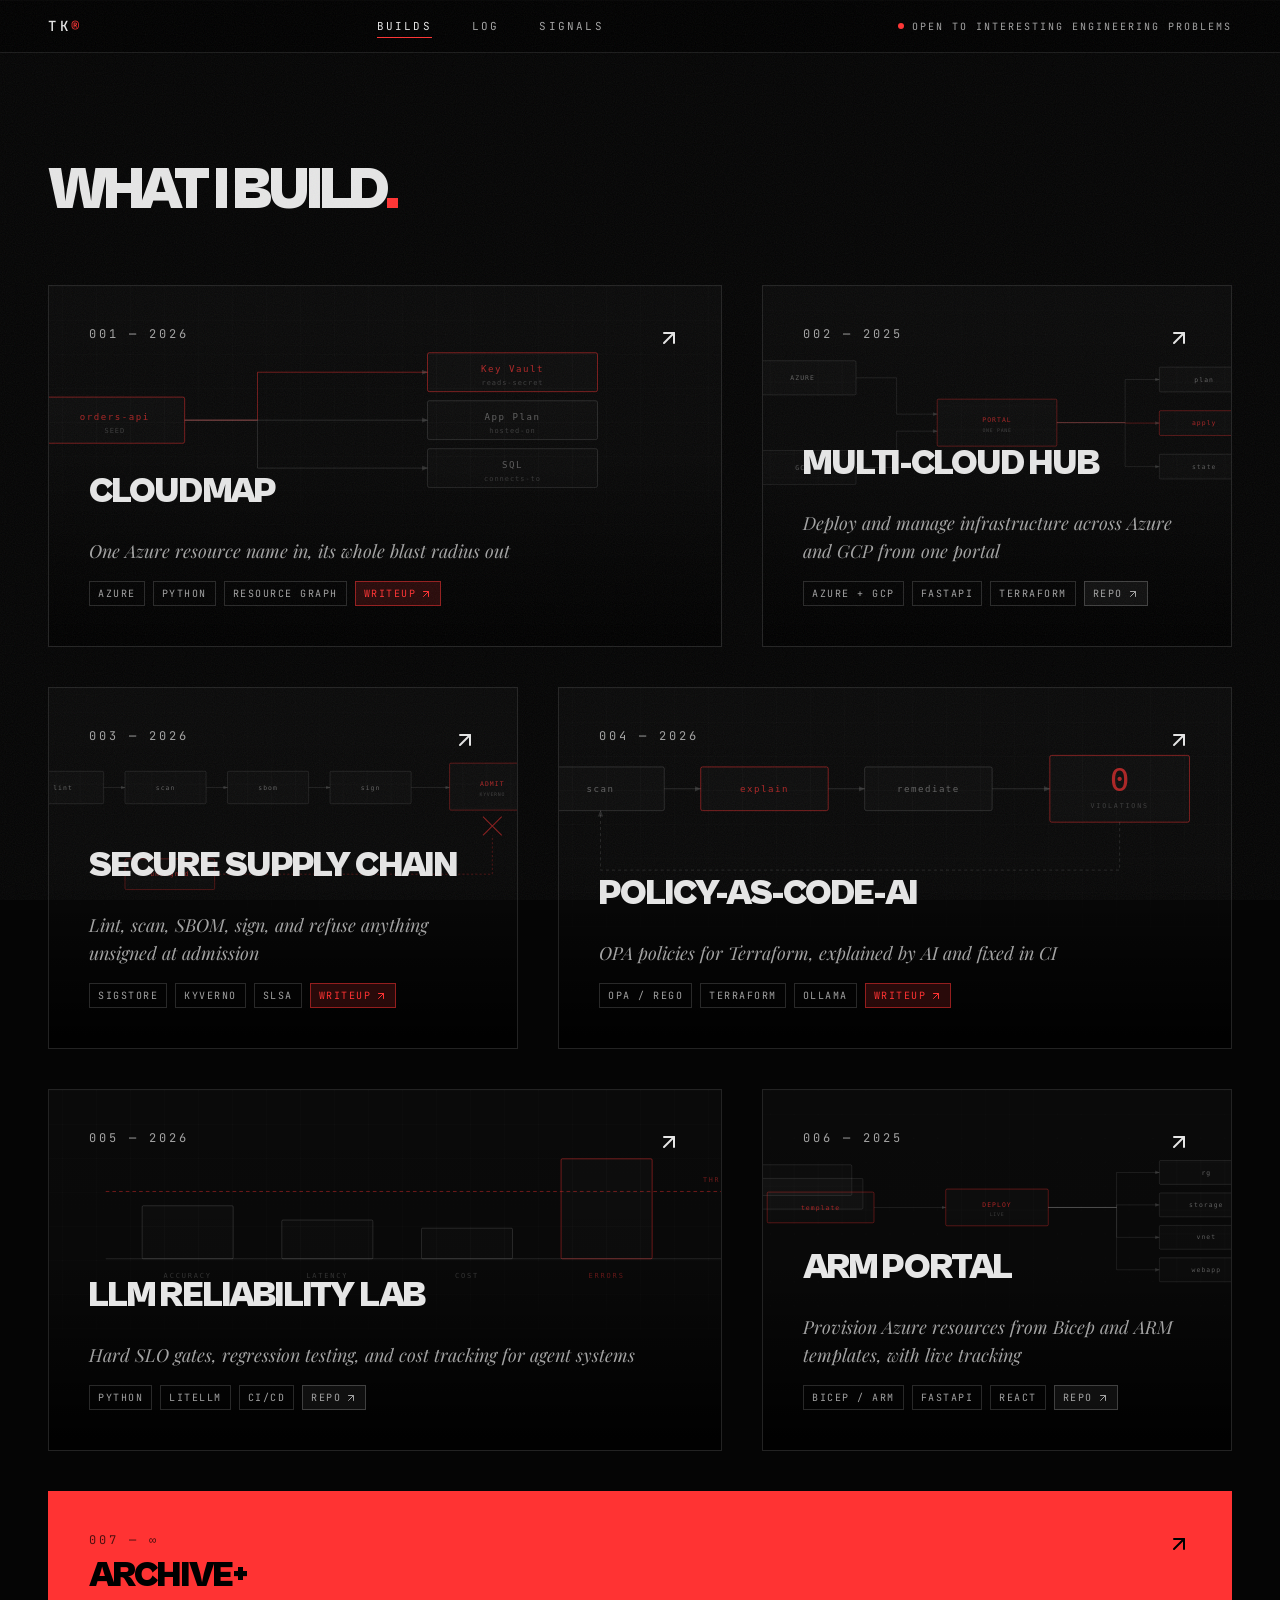
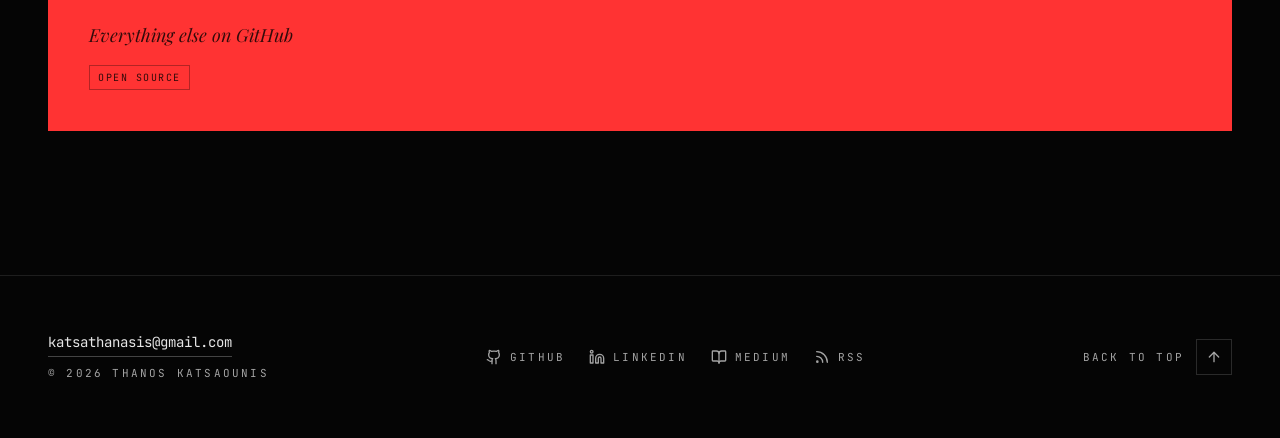
==== commit 3780fb5b: "deploy 2026-10-16T13:12Z" ====
--- a/builds/index.html
+++ b/builds/index.html
@@ -74,8 +74,8 @@
     -->
     <link rel="preload" href="/fonts/cabinet-grotesk-400.woff2" as="font" type="font/woff2" crossorigin />
     <link rel="preload" href="/fonts/cabinet-grotesk-900.woff2" as="font" type="font/woff2" crossorigin />
-    <script type="module" crossorigin src="/assets/index-D2D1SAEo.js"></script>
-    <link rel="stylesheet" crossorigin href="/assets/index-DpbGpSbi.css">
+    <script type="module" crossorigin src="/assets/index-C1zmiUsk.js"></script>
+    <link rel="stylesheet" crossorigin href="/assets/index-BfvsIiV2.css">
   </head>
   <body>
     <noscript>You need to enable JavaScript to run this app.</noscript>
--- a/assets/index-BfvsIiV2.css
+++ b/assets/index-BfvsIiV2.css
@@ -0,0 +1 @@
+@font-face{font-family:Playfair Display;font-style:italic;font-display:swap;font-weight:400;src:url(/assets/playfair-display-cyrillic-400-italic-drKdN10-.woff2) format("woff2"),url(/assets/playfair-display-cyrillic-400-italic-24vVh5t9.woff) format("woff");unicode-range:U+0301,U+0400-045F,U+0490-0491,U+04B0-04B1,U+2116}@font-face{font-family:Playfair Display;font-style:italic;font-display:swap;font-weight:400;src:url(/assets/playfair-display-vietnamese-400-italic-CD15TOr5.woff2) format("woff2"),url(/assets/playfair-display-vietnamese-400-italic-Cpv4sfwY.woff) format("woff");unicode-range:U+0102-0103,U+0110-0111,U+0128-0129,U+0168-0169,U+01A0-01A1,U+01AF-01B0,U+0300-0301,U+0303-0304,U+0308-0309,U+0323,U+0329,U+1EA0-1EF9,U+20AB}@font-face{font-family:Playfair Display;font-style:italic;font-display:swap;font-weight:400;src:url(/assets/playfair-display-latin-ext-400-italic-zVOgzDMq.woff2) format("woff2"),url(/assets/playfair-display-latin-ext-400-italic-CZOjvne0.woff) format("woff");unicode-range:U+0100-02BA,U+02BD-02C5,U+02C7-02CC,U+02CE-02D7,U+02DD-02FF,U+0304,U+0308,U+0329,U+1D00-1DBF,U+1E00-1E9F,U+1EF2-1EFF,U+2020,U+20A0-20AB,U+20AD-20C0,U+2113,U+2C60-2C7F,U+A720-A7FF}@font-face{font-family:Playfair Display;font-style:italic;font-display:swap;font-weight:400;src:url(/assets/playfair-display-latin-400-italic-LeeEXsx5.woff2) format("woff2"),url(/assets/playfair-display-latin-400-italic-hIeePEuE.woff) format("woff");unicode-range:U+0000-00FF,U+0131,U+0152-0153,U+02BB-02BC,U+02C6,U+02DA,U+02DC,U+0304,U+0308,U+0329,U+2000-206F,U+20AC,U+2122,U+2191,U+2193,U+2212,U+2215,U+FEFF,U+FFFD}@font-face{font-family:Playfair Display;font-style:italic;font-display:swap;font-weight:600;src:url(/assets/playfair-display-cyrillic-600-italic-DsJAm2wE.woff2) format("woff2"),url(/assets/playfair-display-cyrillic-600-italic-D0MPwuIc.woff) format("woff");unicode-range:U+0301,U+0400-045F,U+0490-0491,U+04B0-04B1,U+2116}@font-face{font-family:Playfair Display;font-style:italic;font-display:swap;font-weight:600;src:url(/assets/playfair-display-vietnamese-600-italic-CM5tQ_QU.woff2) format("woff2"),url(/assets/playfair-display-vietnamese-600-italic-DzX7eaGQ.woff) format("woff");unicode-range:U+0102-0103,U+0110-0111,U+0128-0129,U+0168-0169,U+01A0-01A1,U+01AF-01B0,U+0300-0301,U+0303-0304,U+0308-0309,U+0323,U+0329,U+1EA0-1EF9,U+20AB}@font-face{font-family:Playfair Display;font-style:italic;font-display:swap;font-weight:600;src:url(/assets/playfair-display-latin-ext-600-italic-Bg2sus4m.woff2) format("woff2"),url(/assets/playfair-display-latin-ext-600-italic-Bkjhfatk.woff) format("woff");unicode-range:U+0100-02BA,U+02BD-02C5,U+02C7-02CC,U+02CE-02D7,U+02DD-02FF,U+0304,U+0308,U+0329,U+1D00-1DBF,U+1E00-1E9F,U+1EF2-1EFF,U+2020,U+20A0-20AB,U+20AD-20C0,U+2113,U+2C60-2C7F,U+A720-A7FF}@font-face{font-family:Playfair Display;font-style:italic;font-display:swap;font-weight:600;src:url(/assets/playfair-display-latin-600-italic-Bvp5b4iR.woff2) format("woff2"),url(/assets/playfair-display-latin-600-italic-BFV_U8S6.woff) format("woff");unicode-range:U+0000-00FF,U+0131,U+0152-0153,U+02BB-02BC,U+02C6,U+02DA,U+02DC,U+0304,U+0308,U+0329,U+2000-206F,U+20AC,U+2122,U+2191,U+2193,U+2212,U+2215,U+FEFF,U+FFFD}@font-face{font-family:JetBrains Mono;font-style:normal;font-display:swap;font-weight:400;src:url([data-uri]) format("woff2"),url([data-uri]) format("woff");unicode-range:U+0460-052F,U+1C80-1C8A,U+20B4,U+2DE0-2DFF,U+A640-A69F,U+FE2E-FE2F}@font-face{font-family:JetBrains Mono;font-style:normal;font-display:swap;font-weight:400;src:url(/assets/jetbrains-mono-cyrillic-400-normal-BEIGL1Tu.woff2) format("woff2"),url(/assets/jetbrains-mono-cyrillic-400-normal-ugxPyKxw.woff) format("woff");unicode-range:U+0301,U+0400-045F,U+0490-0491,U+04B0-04B1,U+2116}@font-face{font-family:JetBrains Mono;font-style:normal;font-display:swap;font-weight:400;src:url(/assets/jetbrains-mono-greek-400-normal-C190GLew.woff2) format("woff2"),url(/assets/jetbrains-mono-greek-400-normal-B9oWc5Lo.woff) format("woff");unicode-range:U+0370-0377,U+037A-037F,U+0384-038A,U+038C,U+038E-03A1,U+03A3-03FF}@font-face{font-family:JetBrains Mono;font-style:normal;font-display:swap;font-weight:400;src:url([data-uri]) format("woff2"),url(/assets/jetbrains-mono-vietnamese-400-normal-CqNFfHCs.woff) format("woff");unicode-range:U+0102-0103,U+0110-0111,U+0128-0129,U+0168-0169,U+01A0-01A1,U+01AF-01B0,U+0300-0301,U+0303-0304,U+0308-0309,U+0323,U+0329,U+1EA0-1EF9,U+20AB}@font-face{font-family:JetBrains Mono;font-style:normal;font-display:swap;font-weight:400;src:url(/assets/jetbrains-mono-latin-ext-400-normal-Bc8Ftmh3.woff2) format("woff2"),url(/assets/jetbrains-mono-latin-ext-400-normal-fXTG6kC5.woff) format("woff");unicode-range:U+0100-02BA,U+02BD-02C5,U+02C7-02CC,U+02CE-02D7,U+02DD-02FF,U+0304,U+0308,U+0329,U+1D00-1DBF,U+1E00-1E9F,U+1EF2-1EFF,U+2020,U+20A0-20AB,U+20AD-20C0,U+2113,U+2C60-2C7F,U+A720-A7FF}@font-face{font-family:JetBrains Mono;font-style:normal;font-display:swap;font-weight:400;src:url(/assets/jetbrains-mono-latin-400-normal-V6pRDFza.woff2) format("woff2"),url(/assets/jetbrains-mono-latin-400-normal-6-qcROiO.woff) format("woff");unicode-range:U+0000-00FF,U+0131,U+0152-0153,U+02BB-02BC,U+02C6,U+02DA,U+02DC,U+0304,U+0308,U+0329,U+2000-206F,U+20AC,U+2122,U+2191,U+2193,U+2212,U+2215,U+FEFF,U+FFFD}@font-face{font-family:JetBrains Mono;font-style:normal;font-display:swap;font-weight:500;src:url([data-uri]) format("woff2"),url([data-uri]) format("woff");unicode-range:U+0460-052F,U+1C80-1C8A,U+20B4,U+2DE0-2DFF,U+A640-A69F,U+FE2E-FE2F}@font-face{font-family:JetBrains Mono;font-style:normal;font-display:swap;font-weight:500;src:url(/assets/jetbrains-mono-cyrillic-500-normal-DmUKJPL_.woff2) format("woff2"),url(/assets/jetbrains-mono-cyrillic-500-normal-DJqRU3vO.woff) format("woff");unicode-range:U+0301,U+0400-045F,U+0490-0491,U+04B0-04B1,U+2116}@font-face{font-family:JetBrains Mono;font-style:normal;font-display:swap;font-weight:500;src:url(/assets/jetbrains-mono-greek-500-normal-JpySY46c.woff2) format("woff2"),url(/assets/jetbrains-mono-greek-500-normal-D7SFKleX.woff) format("woff");unicode-range:U+0370-0377,U+037A-037F,U+0384-038A,U+038C,U+038E-03A1,U+03A3-03FF}@font-face{font-family:JetBrains Mono;font-style:normal;font-display:swap;font-weight:500;src:url([data-uri]) format("woff2"),url(/assets/jetbrains-mono-vietnamese-500-normal-DNRqzVM1.woff) format("woff");unicode-range:U+0102-0103,U+0110-0111,U+0128-0129,U+0168-0169,U+01A0-01A1,U+01AF-01B0,U+0300-0301,U+0303-0304,U+0308-0309,U+0323,U+0329,U+1EA0-1EF9,U+20AB}@font-face{font-family:JetBrains Mono;font-style:normal;font-display:swap;font-weight:500;src:url(/assets/jetbrains-mono-latin-ext-500-normal-Cut-4mMH.woff2) format("woff2"),url(/assets/jetbrains-mono-latin-ext-500-normal-ckzbgY84.woff) format("woff");unicode-range:U+0100-02BA,U+02BD-02C5,U+02C7-02CC,U+02CE-02D7,U+02DD-02FF,U+0304,U+0308,U+0329,U+1D00-1DBF,U+1E00-1E9F,U+1EF2-1EFF,U+2020,U+20A0-20AB,U+20AD-20C0,U+2113,U+2C60-2C7F,U+A720-A7FF}@font-face{font-family:JetBrains Mono;font-style:normal;font-display:swap;font-weight:500;src:url(/assets/jetbrains-mono-latin-500-normal-BWZEU5yA.woff2) format("woff2"),url(/assets/jetbrains-mono-latin-500-normal-CJOVTJB7.woff) format("woff");unicode-range:U+0000-00FF,U+0131,U+0152-0153,U+02BB-02BC,U+02C6,U+02DA,U+02DC,U+0304,U+0308,U+0329,U+2000-206F,U+20AC,U+2122,U+2191,U+2193,U+2212,U+2215,U+FEFF,U+FFFD}@font-face{font-family:Cabinet Grotesk;src:url(/fonts/cabinet-grotesk-400.woff2) format("woff2");font-weight:400;font-display:swap;font-style:normal}@font-face{font-family:Cabinet Grotesk;src:url(/fonts/cabinet-grotesk-500.woff2) format("woff2");font-weight:500;font-display:swap;font-style:normal}@font-face{font-family:Cabinet Grotesk;src:url(/fonts/cabinet-grotesk-700.woff2) format("woff2");font-weight:700;font-display:swap;font-style:normal}@font-face{font-family:Cabinet Grotesk;src:url(/fonts/cabinet-grotesk-900.woff2) format("woff2");font-weight:900;font-display:swap;font-style:normal}*,:before,:after{--tw-border-spacing-x: 0;--tw-border-spacing-y: 0;--tw-translate-x: 0;--tw-translate-y: 0;--tw-rotate: 0;--tw-skew-x: 0;--tw-skew-y: 0;--tw-scale-x: 1;--tw-scale-y: 1;--tw-pan-x: ;--tw-pan-y: ;--tw-pinch-zoom: ;--tw-scroll-snap-strictness: proximity;--tw-gradient-from-position: ;--tw-gradient-via-position: ;--tw-gradient-to-position: ;--tw-ordinal: ;--tw-slashed-zero: ;--tw-numeric-figure: ;--tw-numeric-spacing: ;--tw-numeric-fraction: ;--tw-ring-inset: ;--tw-ring-offset-width: 0px;--tw-ring-offset-color: #fff;--tw-ring-color: rgb(59 130 246 / .5);--tw-ring-offset-shadow: 0 0 #0000;--tw-ring-shadow: 0 0 #0000;--tw-shadow: 0 0 #0000;--tw-shadow-colored: 0 0 #0000;--tw-blur: ;--tw-brightness: ;--tw-contrast: ;--tw-grayscale: ;--tw-hue-rotate: ;--tw-invert: ;--tw-saturate: ;--tw-sepia: ;--tw-drop-shadow: ;--tw-backdrop-blur: ;--tw-backdrop-brightness: ;--tw-backdrop-contrast: ;--tw-backdrop-grayscale: ;--tw-backdrop-hue-rotate: ;--tw-backdrop-invert: ;--tw-backdrop-opacity: ;--tw-backdrop-saturate: ;--tw-backdrop-sepia: ;--tw-contain-size: ;--tw-contain-layout: ;--tw-contain-paint: ;--tw-contain-style: }::backdrop{--tw-border-spacing-x: 0;--tw-border-spacing-y: 0;--tw-translate-x: 0;--tw-translate-y: 0;--tw-rotate: 0;--tw-skew-x: 0;--tw-skew-y: 0;--tw-scale-x: 1;--tw-scale-y: 1;--tw-pan-x: ;--tw-pan-y: ;--tw-pinch-zoom: ;--tw-scroll-snap-strictness: proximity;--tw-gradient-from-position: ;--tw-gradient-via-position: ;--tw-gradient-to-position: ;--tw-ordinal: ;--tw-slashed-zero: ;--tw-numeric-figure: ;--tw-numeric-spacing: ;--tw-numeric-fraction: ;--tw-ring-inset: ;--tw-ring-offset-width: 0px;--tw-ring-offset-color: #fff;--tw-ring-color: rgb(59 130 246 / .5);--tw-ring-offset-shadow: 0 0 #0000;--tw-ring-shadow: 0 0 #0000;--tw-shadow: 0 0 #0000;--tw-shadow-colored: 0 0 #0000;--tw-blur: ;--tw-brightness: ;--tw-contrast: ;--tw-grayscale: ;--tw-hue-rotate: ;--tw-invert: ;--tw-saturate: ;--tw-sepia: ;--tw-drop-shadow: ;--tw-backdrop-blur: ;--tw-backdrop-brightness: ;--tw-backdrop-contrast: ;--tw-backdrop-grayscale: ;--tw-backdrop-hue-rotate: ;--tw-backdrop-invert: ;--tw-backdrop-opacity: ;--tw-backdrop-saturate: ;--tw-backdrop-sepia: ;--tw-contain-size: ;--tw-contain-layout: ;--tw-contain-paint: ;--tw-contain-style: }*,:before,:after{box-sizing:border-box;border-width:0;border-style:solid;border-color:#e5e7eb}:before,:after{--tw-content: ""}html,:host{line-height:1.5;-webkit-text-size-adjust:100%;-moz-tab-size:4;-o-tab-size:4;tab-size:4;font-family:Cabinet Grotesk,sans-serif;font-feature-settings:normal;font-variation-settings:normal;-webkit-tap-highlight-color:transparent}body{margin:0;line-height:inherit}hr{height:0;color:inherit;border-top-width:1px}abbr:where([title]){-webkit-text-decoration:underline dotted;text-decoration:underline dotted}h1,h2,h3,h4,h5,h6{font-size:inherit;font-weight:inherit}a{color:inherit;text-decoration:inherit}b,strong{font-weight:bolder}code,kbd,samp,pre{font-family:JetBrains Mono,monospace;font-feature-settings:normal;font-variation-settings:normal;font-size:1em}small{font-size:80%}sub,sup{font-size:75%;line-height:0;position:relative;vertical-align:baseline}sub{bottom:-.25em}sup{top:-.5em}table{text-indent:0;border-color:inherit;border-collapse:collapse}button,input,optgroup,select,textarea{font-family:inherit;font-feature-settings:inherit;font-variation-settings:inherit;font-size:100%;font-weight:inherit;line-height:inherit;letter-spacing:inherit;color:inherit;margin:0;padding:0}button,select{text-transform:none}button,input:where([type=button]),input:where([type=reset]),input:where([type=submit]){-webkit-appearance:button;background-color:transparent;background-image:none}:-moz-focusring{outline:auto}:-moz-ui-invalid{box-shadow:none}progress{vertical-align:baseline}::-webkit-inner-spin-button,::-webkit-outer-spin-button{height:auto}[type=search]{-webkit-appearance:textfield;outline-offset:-2px}::-webkit-search-decoration{-webkit-appearance:none}::-webkit-file-upload-button{-webkit-appearance:button;font:inherit}summary{display:list-item}blockquote,dl,dd,h1,h2,h3,h4,h5,h6,hr,figure,p,pre{margin:0}fieldset{margin:0;padding:0}legend{padding:0}ol,ul,menu{list-style:none;margin:0;padding:0}dialog{padding:0}textarea{resize:vertical}input::-moz-placeholder,textarea::-moz-placeholder{opacity:1;color:#9ca3af}input::placeholder,textarea::placeholder{opacity:1;color:#9ca3af}button,[role=button]{cursor:pointer}:disabled{cursor:default}img,svg,video,canvas,audio,iframe,embed,object{display:block;vertical-align:middle}img,video{max-width:100%;height:auto}[hidden]:where(:not([hidden=until-found])){display:none}:root{--background: 0 0% 2%;--foreground: 0 0% 90%;--card: 0 0% 4%;--card-foreground: 0 0% 90%;--popover: 0 0% 4%;--popover-foreground: 0 0% 90%;--primary: 0 0% 90%;--primary-foreground: 0 0% 3%;--secondary: 0 0% 8%;--secondary-foreground: 0 0% 90%;--muted: 0 0% 8%;--muted-foreground: 0 0% 64%;--accent: 0 100% 60%;--accent-foreground: 0 0% 90%;--destructive: 0 100% 60%;--destructive-foreground: 0 0% 90%;--border: 0 0% 100% / .1;--input: 0 0% 15%;--ring: 0 100% 60%;--chart-1: 220 70% 50%;--chart-2: 160 60% 45%;--chart-3: 30 80% 55%;--chart-4: 280 65% 60%;--chart-5: 340 75% 55%;--radius: .25rem}*{border-color:hsl(var(--border))}html{background-color:#050505}body{--tw-bg-opacity: 1;background-color:rgb(5 5 5 / var(--tw-bg-opacity, 1));font-family:Cabinet Grotesk,sans-serif;--tw-text-opacity: 1;color:rgb(230 230 230 / var(--tw-text-opacity, 1));-webkit-font-smoothing:antialiased;-moz-osx-font-smoothing:grayscale;overflow-x:hidden}::-moz-selection{background-color:#f33;color:#050505}::selection{background-color:#f33;color:#050505}::-webkit-scrollbar{width:10px}::-webkit-scrollbar-track{background:#050505}::-webkit-scrollbar-thumb{background:#262626;border:2px solid #050505}::-webkit-scrollbar-thumb:hover{background:#f33}.container{width:100%}@media(min-width:640px){.container{max-width:640px}}@media(min-width:768px){.container{max-width:768px}}@media(min-width:1024px){.container{max-width:1024px}}@media(min-width:1280px){.container{max-width:1280px}}@media(min-width:1536px){.container{max-width:1536px}}.sr-only{position:absolute;width:1px;height:1px;padding:0;margin:-1px;overflow:hidden;clip:rect(0,0,0,0);white-space:nowrap;border-width:0}.pointer-events-none{pointer-events:none}.visible{visibility:visible}.invisible{visibility:hidden}.static{position:static}.fixed{position:fixed}.absolute{position:absolute}.relative{position:relative}.sticky{position:sticky}.inset-0{top:0;right:0;bottom:0;left:0}.-bottom-1{bottom:-.25rem}.bottom-0{bottom:0}.left-0{left:0}.right-0{right:0}.right-\[-10\%\]{right:-10%}.top-0{top:0}.top-1\/2{top:50%}.top-\[53px\]{top:53px}.z-10{z-index:10}.z-20{z-index:20}.z-30{z-index:30}.z-\[70\]{z-index:70}.z-\[80\]{z-index:80}.mx-auto{margin-left:auto;margin-right:auto}.my-10{margin-top:2.5rem;margin-bottom:2.5rem}.mb-4{margin-bottom:1rem}.mr-2{margin-right:.5rem}.mt-1{margin-top:.25rem}.mt-1\.5{margin-top:.375rem}.mt-10{margin-top:2.5rem}.mt-12{margin-top:3rem}.mt-16{margin-top:4rem}.mt-2{margin-top:.5rem}.mt-20{margin-top:5rem}.mt-3{margin-top:.75rem}.mt-4{margin-top:1rem}.mt-6{margin-top:1.5rem}.mt-8{margin-top:2rem}.block{display:block}.inline-block{display:inline-block}.flex{display:flex}.inline-flex{display:inline-flex}.table{display:table}.grid{display:grid}.contents{display:contents}.hidden{display:none}.aspect-\[4\/5\]{aspect-ratio:4/5}.aspect-\[5\/3\]{aspect-ratio:5/3}.h-1\.5{height:.375rem}.h-10{height:2.5rem}.h-14{height:3.5rem}.h-3{height:.75rem}.h-3\.5{height:.875rem}.h-4{height:1rem}.h-5{height:1.25rem}.h-6{height:1.5rem}.h-8{height:2rem}.h-9{height:2.25rem}.h-\[70vh\]{height:70vh}.h-full{height:100%}.h-px{height:1px}.min-h-\[200px\]{min-height:200px}.min-h-\[280px\]{min-height:280px}.min-h-\[60px\]{min-height:60px}.min-h-screen{min-height:100vh}.w-0{width:0px}.w-1\.5{width:.375rem}.w-14{width:3.5rem}.w-3{width:.75rem}.w-3\.5{width:.875rem}.w-32{width:8rem}.w-4{width:1rem}.w-5{width:1.25rem}.w-6{width:1.5rem}.w-8{width:2rem}.w-9{width:2.25rem}.w-\[70vw\]{width:70vw}.w-fit{width:-moz-fit-content;width:fit-content}.w-full{width:100%}.w-px{width:1px}.max-w-3xl{max-width:48rem}.max-w-4xl{max-width:56rem}.max-w-\[1600px\]{max-width:1600px}.max-w-md{max-width:28rem}.max-w-sm{max-width:24rem}.max-w-xl{max-width:36rem}.flex-1{flex:1 1 0%}.shrink-0{flex-shrink:0}.grow{flex-grow:1}.origin-left{transform-origin:left}.-translate-y-1\/2{--tw-translate-y: -50%;transform:translate(var(--tw-translate-x),var(--tw-translate-y)) rotate(var(--tw-rotate)) skew(var(--tw-skew-x)) skewY(var(--tw-skew-y)) scaleX(var(--tw-scale-x)) scaleY(var(--tw-scale-y))}.transform{transform:translate(var(--tw-translate-x),var(--tw-translate-y)) rotate(var(--tw-rotate)) skew(var(--tw-skew-x)) skewY(var(--tw-skew-y)) scaleX(var(--tw-scale-x)) scaleY(var(--tw-scale-y))}@keyframes pulse{50%{opacity:.5}}.animate-pulse{animation:pulse 2s cubic-bezier(.4,0,.6,1) infinite}@keyframes pulse-dot{0%,to{opacity:1}50%{opacity:.25}}.animate-pulse-dot{animation:pulse-dot 2s ease-in-out infinite}@keyframes spin{to{transform:rotate(360deg)}}.animate-spin{animation:spin 1s linear infinite}.grid-cols-2{grid-template-columns:repeat(2,minmax(0,1fr))}.grid-cols-\[auto_1fr_auto\]{grid-template-columns:auto 1fr auto}.flex-col{flex-direction:column}.flex-wrap{flex-wrap:wrap}.items-start{align-items:flex-start}.items-end{align-items:flex-end}.items-center{align-items:center}.items-baseline{align-items:baseline}.justify-center{justify-content:center}.justify-between{justify-content:space-between}.gap-1{gap:.25rem}.gap-1\.5{gap:.375rem}.gap-10{gap:2.5rem}.gap-12{gap:3rem}.gap-2{gap:.5rem}.gap-3{gap:.75rem}.gap-4{gap:1rem}.gap-5{gap:1.25rem}.gap-6{gap:1.5rem}.gap-8{gap:2rem}.gap-x-10{-moz-column-gap:2.5rem;column-gap:2.5rem}.gap-x-3{-moz-column-gap:.75rem;column-gap:.75rem}.gap-x-4{-moz-column-gap:1rem;column-gap:1rem}.gap-x-6{-moz-column-gap:1.5rem;column-gap:1.5rem}.gap-y-1{row-gap:.25rem}.gap-y-3{row-gap:.75rem}.gap-y-5{row-gap:1.25rem}.space-y-12>:not([hidden])~:not([hidden]){--tw-space-y-reverse: 0;margin-top:calc(3rem * calc(1 - var(--tw-space-y-reverse)));margin-bottom:calc(3rem * var(--tw-space-y-reverse))}.space-y-4>:not([hidden])~:not([hidden]){--tw-space-y-reverse: 0;margin-top:calc(1rem * calc(1 - var(--tw-space-y-reverse)));margin-bottom:calc(1rem * var(--tw-space-y-reverse))}.overflow-hidden{overflow:hidden}.overflow-y-auto{overflow-y:auto}.whitespace-nowrap{white-space:nowrap}.rounded-full{border-radius:9999px}.rounded-md{border-radius:calc(var(--radius) - 2px)}.border{border-width:1px}.border-b{border-bottom-width:1px}.border-l-2{border-left-width:2px}.border-r{border-right-width:1px}.border-t{border-top-width:1px}.border-black\/30{border-color:#0000004d}.border-black\/40{border-color:#0006}.border-ember{--tw-border-opacity: 1;border-color:rgb(255 51 51 / var(--tw-border-opacity, 1))}.border-ember\/50{border-color:#ff333380}.border-ember\/60{border-color:#f339}.border-input{border-color:hsl(var(--input))}.border-white\/10{border-color:#ffffff1a}.border-white\/15{border-color:#ffffff26}.border-white\/20{border-color:#fff3}.border-white\/25{border-color:#ffffff40}.bg-black\/10{background-color:#0000001a}.bg-black\/40{background-color:#0006}.bg-black\/70{background-color:#000000b3}.bg-card{background-color:hsl(var(--card))}.bg-destructive{background-color:hsl(var(--destructive))}.bg-ember{--tw-bg-opacity: 1;background-color:rgb(255 51 51 / var(--tw-bg-opacity, 1))}.bg-ember\/10{background-color:#ff33331a}.bg-ember\/15{background-color:#ff333326}.bg-primary{background-color:hsl(var(--primary))}.bg-secondary{background-color:hsl(var(--secondary))}.bg-transparent{background-color:transparent}.bg-void{--tw-bg-opacity: 1;background-color:rgb(5 5 5 / var(--tw-bg-opacity, 1))}.bg-void\/95{background-color:#050505f2}.bg-white{--tw-bg-opacity: 1;background-color:rgb(255 255 255 / var(--tw-bg-opacity, 1))}.bg-white\/10{background-color:#ffffff1a}.bg-white\/15{background-color:#ffffff26}.bg-white\/5{background-color:#ffffff0d}.bg-white\/\[0\.02\]{background-color:#ffffff05}.bg-white\/\[0\.03\]{background-color:#ffffff08}.bg-gradient-to-t{background-image:linear-gradient(to top,var(--tw-gradient-stops))}.from-black\/95{--tw-gradient-from: rgb(0 0 0 / .95) var(--tw-gradient-from-position);--tw-gradient-to: rgb(0 0 0 / 0) var(--tw-gradient-to-position);--tw-gradient-stops: var(--tw-gradient-from), var(--tw-gradient-to)}.via-black\/15{--tw-gradient-to: rgb(0 0 0 / 0) var(--tw-gradient-to-position);--tw-gradient-stops: var(--tw-gradient-from), rgb(0 0 0 / .15) var(--tw-gradient-via-position), var(--tw-gradient-to)}.to-transparent{--tw-gradient-to: transparent var(--tw-gradient-to-position)}.object-contain{-o-object-fit:contain;object-fit:contain}.object-cover{-o-object-fit:cover;object-fit:cover}.p-5{padding:1.25rem}.p-6{padding:1.5rem}.p-8{padding:2rem}.px-2{padding-left:.5rem;padding-right:.5rem}.px-2\.5{padding-left:.625rem;padding-right:.625rem}.px-3{padding-left:.75rem;padding-right:.75rem}.px-4{padding-left:1rem;padding-right:1rem}.px-5{padding-left:1.25rem;padding-right:1.25rem}.px-6{padding-left:1.5rem;padding-right:1.5rem}.px-8{padding-left:2rem;padding-right:2rem}.py-0\.5{padding-top:.125rem;padding-bottom:.125rem}.py-1{padding-top:.25rem;padding-bottom:.25rem}.py-12{padding-top:3rem;padding-bottom:3rem}.py-14{padding-top:3.5rem;padding-bottom:3.5rem}.py-16{padding-top:4rem;padding-bottom:4rem}.py-2{padding-top:.5rem;padding-bottom:.5rem}.py-2\.5{padding-top:.625rem;padding-bottom:.625rem}.py-3{padding-top:.75rem;padding-bottom:.75rem}.py-4{padding-top:1rem;padding-bottom:1rem}.py-5{padding-top:1.25rem;padding-bottom:1.25rem}.py-7{padding-top:1.75rem;padding-bottom:1.75rem}.py-\[0\.5\%\]{padding-top:.5%;padding-bottom:.5%}.pb-1{padding-bottom:.25rem}.pb-10{padding-bottom:2.5rem}.pb-24{padding-bottom:6rem}.pb-28{padding-bottom:7rem}.pl-4{padding-left:1rem}.pt-10{padding-top:2.5rem}.pt-12{padding-top:3rem}.pt-24{padding-top:6rem}.pt-32{padding-top:8rem}.pt-8{padding-top:2rem}.font-mono{font-family:JetBrains Mono,monospace}.font-sans{font-family:Cabinet Grotesk,sans-serif}.font-serif{font-family:Playfair Display,serif}.text-2xl{font-size:1.5rem;line-height:2rem}.text-3xl{font-size:1.875rem;line-height:2.25rem}.text-4xl{font-size:2.25rem;line-height:2.5rem}.text-6xl{font-size:3.75rem;line-height:1}.text-\[10px\]{font-size:10px}.text-\[11px\]{font-size:11px}.text-\[9px\]{font-size:9px}.text-\[clamp\(2\.4rem\,8\.5vw\,7\.5rem\)\]{font-size:clamp(2.4rem,8.5vw,7.5rem)}.text-base{font-size:1rem;line-height:1.5rem}.text-lg{font-size:1.125rem;line-height:1.75rem}.text-sm{font-size:.875rem;line-height:1.25rem}.text-xl{font-size:1.25rem;line-height:1.75rem}.text-xs{font-size:.75rem;line-height:1rem}.font-black{font-weight:900}.font-bold{font-weight:700}.font-medium{font-weight:500}.font-normal{font-weight:400}.uppercase{text-transform:uppercase}.italic{font-style:italic}.leading-\[0\.92\]{line-height:.92}.leading-relaxed{line-height:1.625}.leading-snug{line-height:1.375}.leading-tight{line-height:1.25}.tracking-\[0\.15em\]{letter-spacing:.15em}.tracking-\[0\.18em\]{letter-spacing:.18em}.tracking-\[0\.25em\]{letter-spacing:.25em}.tracking-\[0\.2em\]{letter-spacing:.2em}.tracking-\[0\.3em\]{letter-spacing:.3em}.tracking-tight{letter-spacing:-.025em}.tracking-tighter{letter-spacing:-.05em}.tracking-widest{letter-spacing:.1em}.text-black{--tw-text-opacity: 1;color:rgb(0 0 0 / var(--tw-text-opacity, 1))}.text-black\/70{color:#000000b3}.text-black\/80{color:#000c}.text-destructive-foreground{color:hsl(var(--destructive-foreground))}.text-ember{--tw-text-opacity: 1;color:rgb(255 51 51 / var(--tw-text-opacity, 1))}.text-ember\/80{color:#f33c}.text-ink{--tw-text-opacity: 1;color:rgb(230 230 230 / var(--tw-text-opacity, 1))}.text-ink\/70{color:#e6e6e6b3}.text-ink\/80{color:#e6e6e6cc}.text-ink\/90{color:#e6e6e6e6}.text-mute{--tw-text-opacity: 1;color:rgb(163 163 163 / var(--tw-text-opacity, 1))}.text-primary{color:hsl(var(--primary))}.text-primary-foreground{color:hsl(var(--primary-foreground))}.text-secondary-foreground{color:hsl(var(--secondary-foreground))}.text-zinc-300{--tw-text-opacity: 1;color:rgb(212 212 216 / var(--tw-text-opacity, 1))}.underline{text-decoration-line:underline}.overline{text-decoration-line:overline}.underline-offset-4{text-underline-offset:4px}.opacity-0{opacity:0}.opacity-30{opacity:.3}.opacity-90{opacity:.9}.shadow{--tw-shadow: 0 1px 3px 0 rgb(0 0 0 / .1), 0 1px 2px -1px rgb(0 0 0 / .1);--tw-shadow-colored: 0 1px 3px 0 var(--tw-shadow-color), 0 1px 2px -1px var(--tw-shadow-color);box-shadow:var(--tw-ring-offset-shadow, 0 0 #0000),var(--tw-ring-shadow, 0 0 #0000),var(--tw-shadow)}.shadow-sm{--tw-shadow: 0 1px 2px 0 rgb(0 0 0 / .05);--tw-shadow-colored: 0 1px 2px 0 var(--tw-shadow-color);box-shadow:var(--tw-ring-offset-shadow, 0 0 #0000),var(--tw-ring-shadow, 0 0 #0000),var(--tw-shadow)}.outline{outline-style:solid}.grayscale{--tw-grayscale: grayscale(100%);filter:var(--tw-blur) var(--tw-brightness) var(--tw-contrast) var(--tw-grayscale) var(--tw-hue-rotate) var(--tw-invert) var(--tw-saturate) var(--tw-sepia) var(--tw-drop-shadow)}.filter{filter:var(--tw-blur) var(--tw-brightness) var(--tw-contrast) var(--tw-grayscale) var(--tw-hue-rotate) var(--tw-invert) var(--tw-saturate) var(--tw-sepia) var(--tw-drop-shadow)}.backdrop-blur-md{--tw-backdrop-blur: blur(12px);-webkit-backdrop-filter:var(--tw-backdrop-blur) var(--tw-backdrop-brightness) var(--tw-backdrop-contrast) var(--tw-backdrop-grayscale) var(--tw-backdrop-hue-rotate) var(--tw-backdrop-invert) var(--tw-backdrop-opacity) var(--tw-backdrop-saturate) var(--tw-backdrop-sepia);backdrop-filter:var(--tw-backdrop-blur) var(--tw-backdrop-brightness) var(--tw-backdrop-contrast) var(--tw-backdrop-grayscale) var(--tw-backdrop-hue-rotate) var(--tw-backdrop-invert) var(--tw-backdrop-opacity) var(--tw-backdrop-saturate) var(--tw-backdrop-sepia)}.backdrop-blur-xl{--tw-backdrop-blur: blur(24px);-webkit-backdrop-filter:var(--tw-backdrop-blur) var(--tw-backdrop-brightness) var(--tw-backdrop-contrast) var(--tw-backdrop-grayscale) var(--tw-backdrop-hue-rotate) var(--tw-backdrop-invert) var(--tw-backdrop-opacity) var(--tw-backdrop-saturate) var(--tw-backdrop-sepia);backdrop-filter:var(--tw-backdrop-blur) var(--tw-backdrop-brightness) var(--tw-backdrop-contrast) var(--tw-backdrop-grayscale) var(--tw-backdrop-hue-rotate) var(--tw-backdrop-invert) var(--tw-backdrop-opacity) var(--tw-backdrop-saturate) var(--tw-backdrop-sepia)}.transition{transition-property:color,background-color,border-color,text-decoration-color,fill,stroke,opacity,box-shadow,transform,filter,backdrop-filter;transition-timing-function:cubic-bezier(.4,0,.2,1);transition-duration:.15s}.transition-\[transform\,filter\]{transition-property:transform,filter;transition-timing-function:cubic-bezier(.4,0,.2,1);transition-duration:.15s}.transition-\[transform\,opacity\]{transition-property:transform,opacity;transition-timing-function:cubic-bezier(.4,0,.2,1);transition-duration:.15s}.transition-\[width\]{transition-property:width;transition-timing-function:cubic-bezier(.4,0,.2,1);transition-duration:.15s}.transition-all{transition-property:all;transition-timing-function:cubic-bezier(.4,0,.2,1);transition-duration:.15s}.transition-colors{transition-property:color,background-color,border-color,text-decoration-color,fill,stroke;transition-timing-function:cubic-bezier(.4,0,.2,1);transition-duration:.15s}.transition-opacity{transition-property:opacity;transition-timing-function:cubic-bezier(.4,0,.2,1);transition-duration:.15s}.transition-transform{transition-property:transform;transition-timing-function:cubic-bezier(.4,0,.2,1);transition-duration:.15s}.duration-200{transition-duration:.2s}.duration-300{transition-duration:.3s}.duration-500{transition-duration:.5s}.duration-700{transition-duration:.7s}.ease-out{transition-timing-function:cubic-bezier(0,0,.2,1)}@keyframes enter{0%{opacity:var(--tw-enter-opacity, 1);transform:translate3d(var(--tw-enter-translate-x, 0),var(--tw-enter-translate-y, 0),0) scale3d(var(--tw-enter-scale, 1),var(--tw-enter-scale, 1),var(--tw-enter-scale, 1)) rotate(var(--tw-enter-rotate, 0))}}@keyframes exit{to{opacity:var(--tw-exit-opacity, 1);transform:translate3d(var(--tw-exit-translate-x, 0),var(--tw-exit-translate-y, 0),0) scale3d(var(--tw-exit-scale, 1),var(--tw-exit-scale, 1),var(--tw-exit-scale, 1)) rotate(var(--tw-exit-rotate, 0))}}.duration-200{animation-duration:.2s}.duration-300{animation-duration:.3s}.duration-500{animation-duration:.5s}.duration-700{animation-duration:.7s}.ease-out{animation-timing-function:cubic-bezier(0,0,.2,1)}.running{animation-play-state:running}.noise-overlay{position:fixed;top:0;right:0;bottom:0;left:0;z-index:90;pointer-events:none;opacity:.06;background-image:url("data:image/svg+xml,%3Csvg xmlns=%27http://www.w3.org/2000/svg%27 width=%27300%27 height=%27300%27%3E%3Cfilter id=%27n%27%3E%3CfeTurbulence type=%27fractalNoise%27 baseFrequency=%270.9%27 numOctaves=%272%27/%3E%3C/filter%3E%3Crect width=%27100%25%27 height=%27100%25%27 filter=%27url%28%23n%29%27/%3E%3C/svg%3E")}.text-outline{-webkit-text-stroke:1px rgba(250,250,250,.28);color:transparent;letter-spacing:-.02em;font-kerning:none}.lenis.lenis-smooth{scroll-behavior:auto!important}@media(prefers-reduced-motion:reduce){*,*:before,*:after{animation-duration:.01ms!important;animation-iteration-count:1!important;transition-duration:.01ms!important;scroll-behavior:auto!important}}.file\:border-0::file-selector-button{border-width:0px}.file\:bg-transparent::file-selector-button{background-color:transparent}.file\:text-sm::file-selector-button{font-size:.875rem;line-height:1.25rem}.file\:font-medium::file-selector-button{font-weight:500}.file\:text-foreground::file-selector-button{color:hsl(var(--foreground))}.placeholder\:text-muted-foreground::-moz-placeholder{color:hsl(var(--muted-foreground))}.placeholder\:text-muted-foreground::placeholder{color:hsl(var(--muted-foreground))}.first\:mt-16:first-child{margin-top:4rem}.last\:border-b-0:last-child{border-bottom-width:0px}.last\:pb-0:last-child{padding-bottom:0}.hover\:border-ember:hover{--tw-border-opacity: 1;border-color:rgb(255 51 51 / var(--tw-border-opacity, 1))}.hover\:border-white\/20:hover{border-color:#fff3}.hover\:border-white\/30:hover{border-color:#ffffff4d}.hover\:border-white\/40:hover{border-color:#fff6}.hover\:bg-accent:hover{background-color:hsl(var(--accent))}.hover\:bg-black:hover{--tw-bg-opacity: 1;background-color:rgb(0 0 0 / var(--tw-bg-opacity, 1))}.hover\:bg-destructive\/90:hover{background-color:hsl(var(--destructive) / .9)}.hover\:bg-ember:hover{--tw-bg-opacity: 1;background-color:rgb(255 51 51 / var(--tw-bg-opacity, 1))}.hover\:bg-primary\/90:hover{background-color:hsl(var(--primary) / .9)}.hover\:bg-secondary\/80:hover{background-color:hsl(var(--secondary) / .8)}.hover\:bg-white\/90:hover{background-color:#ffffffe6}.hover\:bg-white\/\[0\.03\]:hover{background-color:#ffffff08}.hover\:text-accent-foreground:hover{color:hsl(var(--accent-foreground))}.hover\:text-black:hover{--tw-text-opacity: 1;color:rgb(0 0 0 / var(--tw-text-opacity, 1))}.hover\:text-ember:hover{--tw-text-opacity: 1;color:rgb(255 51 51 / var(--tw-text-opacity, 1))}.hover\:text-ink:hover{--tw-text-opacity: 1;color:rgb(230 230 230 / var(--tw-text-opacity, 1))}.hover\:text-white:hover{--tw-text-opacity: 1;color:rgb(255 255 255 / var(--tw-text-opacity, 1))}.hover\:underline:hover{text-decoration-line:underline}.focus-visible\:outline-none:focus-visible{outline:2px solid transparent;outline-offset:2px}.focus-visible\:ring-1:focus-visible{--tw-ring-offset-shadow: var(--tw-ring-inset) 0 0 0 var(--tw-ring-offset-width) var(--tw-ring-offset-color);--tw-ring-shadow: var(--tw-ring-inset) 0 0 0 calc(1px + var(--tw-ring-offset-width)) var(--tw-ring-color);box-shadow:var(--tw-ring-offset-shadow),var(--tw-ring-shadow),var(--tw-shadow, 0 0 #0000)}.focus-visible\:ring-ring:focus-visible{--tw-ring-color: hsl(var(--ring))}.disabled\:pointer-events-none:disabled{pointer-events:none}.disabled\:cursor-not-allowed:disabled{cursor:not-allowed}.disabled\:opacity-50:disabled{opacity:.5}.group:hover .group-hover\:w-20{width:5rem}.group:hover .group-hover\:w-full{width:100%}.group:hover .group-hover\:-translate-x-0\.5{--tw-translate-x: -.125rem;transform:translate(var(--tw-translate-x),var(--tw-translate-y)) rotate(var(--tw-rotate)) skew(var(--tw-skew-x)) skewY(var(--tw-skew-y)) scaleX(var(--tw-scale-x)) scaleY(var(--tw-scale-y))}.group:hover .group-hover\:-translate-y-0\.5{--tw-translate-y: -.125rem;transform:translate(var(--tw-translate-x),var(--tw-translate-y)) rotate(var(--tw-rotate)) skew(var(--tw-skew-x)) skewY(var(--tw-skew-y)) scaleX(var(--tw-scale-x)) scaleY(var(--tw-scale-y))}.group:hover .group-hover\:-translate-y-1{--tw-translate-y: -.25rem;transform:translate(var(--tw-translate-x),var(--tw-translate-y)) rotate(var(--tw-rotate)) skew(var(--tw-skew-x)) skewY(var(--tw-skew-y)) scaleX(var(--tw-scale-x)) scaleY(var(--tw-scale-y))}.group:hover .group-hover\:translate-x-0\.5{--tw-translate-x: .125rem;transform:translate(var(--tw-translate-x),var(--tw-translate-y)) rotate(var(--tw-rotate)) skew(var(--tw-skew-x)) skewY(var(--tw-skew-y)) scaleX(var(--tw-scale-x)) scaleY(var(--tw-scale-y))}.group:hover .group-hover\:translate-x-1{--tw-translate-x: .25rem;transform:translate(var(--tw-translate-x),var(--tw-translate-y)) rotate(var(--tw-rotate)) skew(var(--tw-skew-x)) skewY(var(--tw-skew-y)) scaleX(var(--tw-scale-x)) scaleY(var(--tw-scale-y))}.group:hover .group-hover\:translate-y-1{--tw-translate-y: .25rem;transform:translate(var(--tw-translate-x),var(--tw-translate-y)) rotate(var(--tw-rotate)) skew(var(--tw-skew-x)) skewY(var(--tw-skew-y)) scaleX(var(--tw-scale-x)) scaleY(var(--tw-scale-y))}.group:hover .group-hover\:scale-110{--tw-scale-x: 1.1;--tw-scale-y: 1.1;transform:translate(var(--tw-translate-x),var(--tw-translate-y)) rotate(var(--tw-rotate)) skew(var(--tw-skew-x)) skewY(var(--tw-skew-y)) scaleX(var(--tw-scale-x)) scaleY(var(--tw-scale-y))}.group:hover .group-hover\:scale-\[1\.03\]{--tw-scale-x: 1.03;--tw-scale-y: 1.03;transform:translate(var(--tw-translate-x),var(--tw-translate-y)) rotate(var(--tw-rotate)) skew(var(--tw-skew-x)) skewY(var(--tw-skew-y)) scaleX(var(--tw-scale-x)) scaleY(var(--tw-scale-y))}.group:hover .group-hover\:border-ember{--tw-border-opacity: 1;border-color:rgb(255 51 51 / var(--tw-border-opacity, 1))}.group:hover .group-hover\:bg-ember{--tw-bg-opacity: 1;background-color:rgb(255 51 51 / var(--tw-bg-opacity, 1))}.group:hover .group-hover\:text-ember{--tw-text-opacity: 1;color:rgb(255 51 51 / var(--tw-text-opacity, 1))}.group:hover .group-hover\:text-ink{--tw-text-opacity: 1;color:rgb(230 230 230 / var(--tw-text-opacity, 1))}.group:hover .group-hover\:text-white{--tw-text-opacity: 1;color:rgb(255 255 255 / var(--tw-text-opacity, 1))}.group:hover .group-hover\:opacity-100{opacity:1}.group:hover .group-hover\:grayscale-0{--tw-grayscale: grayscale(0);filter:var(--tw-blur) var(--tw-brightness) var(--tw-contrast) var(--tw-grayscale) var(--tw-hue-rotate) var(--tw-invert) var(--tw-saturate) var(--tw-sepia) var(--tw-drop-shadow)}.group.toaster .group-\[\.toaster\]\:border-border{border-color:hsl(var(--border))}.group.toast .group-\[\.toast\]\:bg-muted{background-color:hsl(var(--muted))}.group.toast .group-\[\.toast\]\:bg-primary{background-color:hsl(var(--primary))}.group.toaster .group-\[\.toaster\]\:bg-background{background-color:hsl(var(--background))}.group.toast .group-\[\.toast\]\:text-muted-foreground{color:hsl(var(--muted-foreground))}.group.toast .group-\[\.toast\]\:text-primary-foreground{color:hsl(var(--primary-foreground))}.group.toaster .group-\[\.toaster\]\:text-foreground{color:hsl(var(--foreground))}.group.toaster .group-\[\.toaster\]\:shadow-lg{--tw-shadow: 0 10px 15px -3px rgb(0 0 0 / .1), 0 4px 6px -4px rgb(0 0 0 / .1);--tw-shadow-colored: 0 10px 15px -3px var(--tw-shadow-color), 0 4px 6px -4px var(--tw-shadow-color);box-shadow:var(--tw-ring-offset-shadow, 0 0 #0000),var(--tw-ring-shadow, 0 0 #0000),var(--tw-shadow)}@media(min-width:640px){.sm\:grid-cols-2{grid-template-columns:repeat(2,minmax(0,1fr))}}@media(min-width:768px){.md\:absolute{position:absolute}.md\:inset-0{top:0;right:0;bottom:0;left:0}.md\:right-\[2\%\]{right:2%}.md\:col-span-10{grid-column:span 10 / span 10}.md\:col-span-12{grid-column:span 12 / span 12}.md\:col-span-2{grid-column:span 2 / span 2}.md\:col-span-5{grid-column:span 5 / span 5}.md\:col-span-7{grid-column:span 7 / span 7}.md\:mt-16{margin-top:4rem}.md\:block{display:block}.md\:flex{display:flex}.md\:hidden{display:none}.md\:h-full{height:100%}.md\:min-h-\[220px\]{min-height:220px}.md\:min-h-\[360px\]{min-height:360px}.md\:w-\[42vw\]{width:42vw}.md\:max-w-2xl{max-width:42rem}.md\:grid-cols-12{grid-template-columns:repeat(12,minmax(0,1fr))}.md\:grid-cols-2{grid-template-columns:repeat(2,minmax(0,1fr))}.md\:grid-cols-3{grid-template-columns:repeat(3,minmax(0,1fr))}.md\:grid-cols-\[3rem_1fr_auto_auto\]{grid-template-columns:3rem 1fr auto auto}.md\:flex-row{flex-direction:row}.md\:flex-wrap{flex-wrap:wrap}.md\:items-end{align-items:flex-end}.md\:items-center{align-items:center}.md\:justify-between{justify-content:space-between}.md\:gap-10{gap:2.5rem}.md\:gap-16{gap:4rem}.md\:gap-20{gap:5rem}.md\:gap-8{gap:2rem}.md\:object-cover{-o-object-fit:cover;object-fit:cover}.md\:p-10{padding:2.5rem}.md\:p-7{padding:1.75rem}.md\:px-12{padding-left:3rem;padding-right:3rem}.md\:px-4{padding-left:1rem;padding-right:1rem}.md\:px-8{padding-left:2rem;padding-right:2rem}.md\:py-32{padding-top:8rem;padding-bottom:8rem}.md\:py-40{padding-top:10rem;padding-bottom:10rem}.md\:py-8{padding-top:2rem;padding-bottom:2rem}.md\:pb-16{padding-bottom:4rem}.md\:pb-32{padding-bottom:8rem}.md\:pb-36{padding-bottom:9rem}.md\:pt-40{padding-top:10rem}.md\:text-2xl{font-size:1.5rem;line-height:2rem}.md\:text-3xl{font-size:1.875rem;line-height:2.25rem}.md\:text-4xl{font-size:2.25rem;line-height:2.5rem}.md\:text-5xl{font-size:3rem;line-height:1}.md\:text-6xl{font-size:3.75rem;line-height:1}.md\:text-7xl{font-size:4.5rem;line-height:1}.md\:text-base{font-size:1rem;line-height:1.5rem}.md\:text-lg{font-size:1.125rem;line-height:1.75rem}.md\:text-sm{font-size:.875rem;line-height:1.25rem}.md\:text-xl{font-size:1.25rem;line-height:1.75rem}.md\:text-xs{font-size:.75rem;line-height:1rem}.md\:leading-relaxed{line-height:1.625}.md\:leading-snug{line-height:1.375}.md\:opacity-70{opacity:.7}}@media(min-width:1024px){.lg\:col-span-5{grid-column:span 5 / span 5}.lg\:col-span-7{grid-column:span 7 / span 7}.lg\:flex{display:flex}.lg\:hidden{display:none}.lg\:grid-cols-12{grid-template-columns:repeat(12,minmax(0,1fr))}.lg\:pl-8{padding-left:2rem}}.\[\&_svg\]\:pointer-events-none svg{pointer-events:none}.\[\&_svg\]\:size-4 svg{width:1rem;height:1rem}.\[\&_svg\]\:shrink-0 svg{flex-shrink:0}
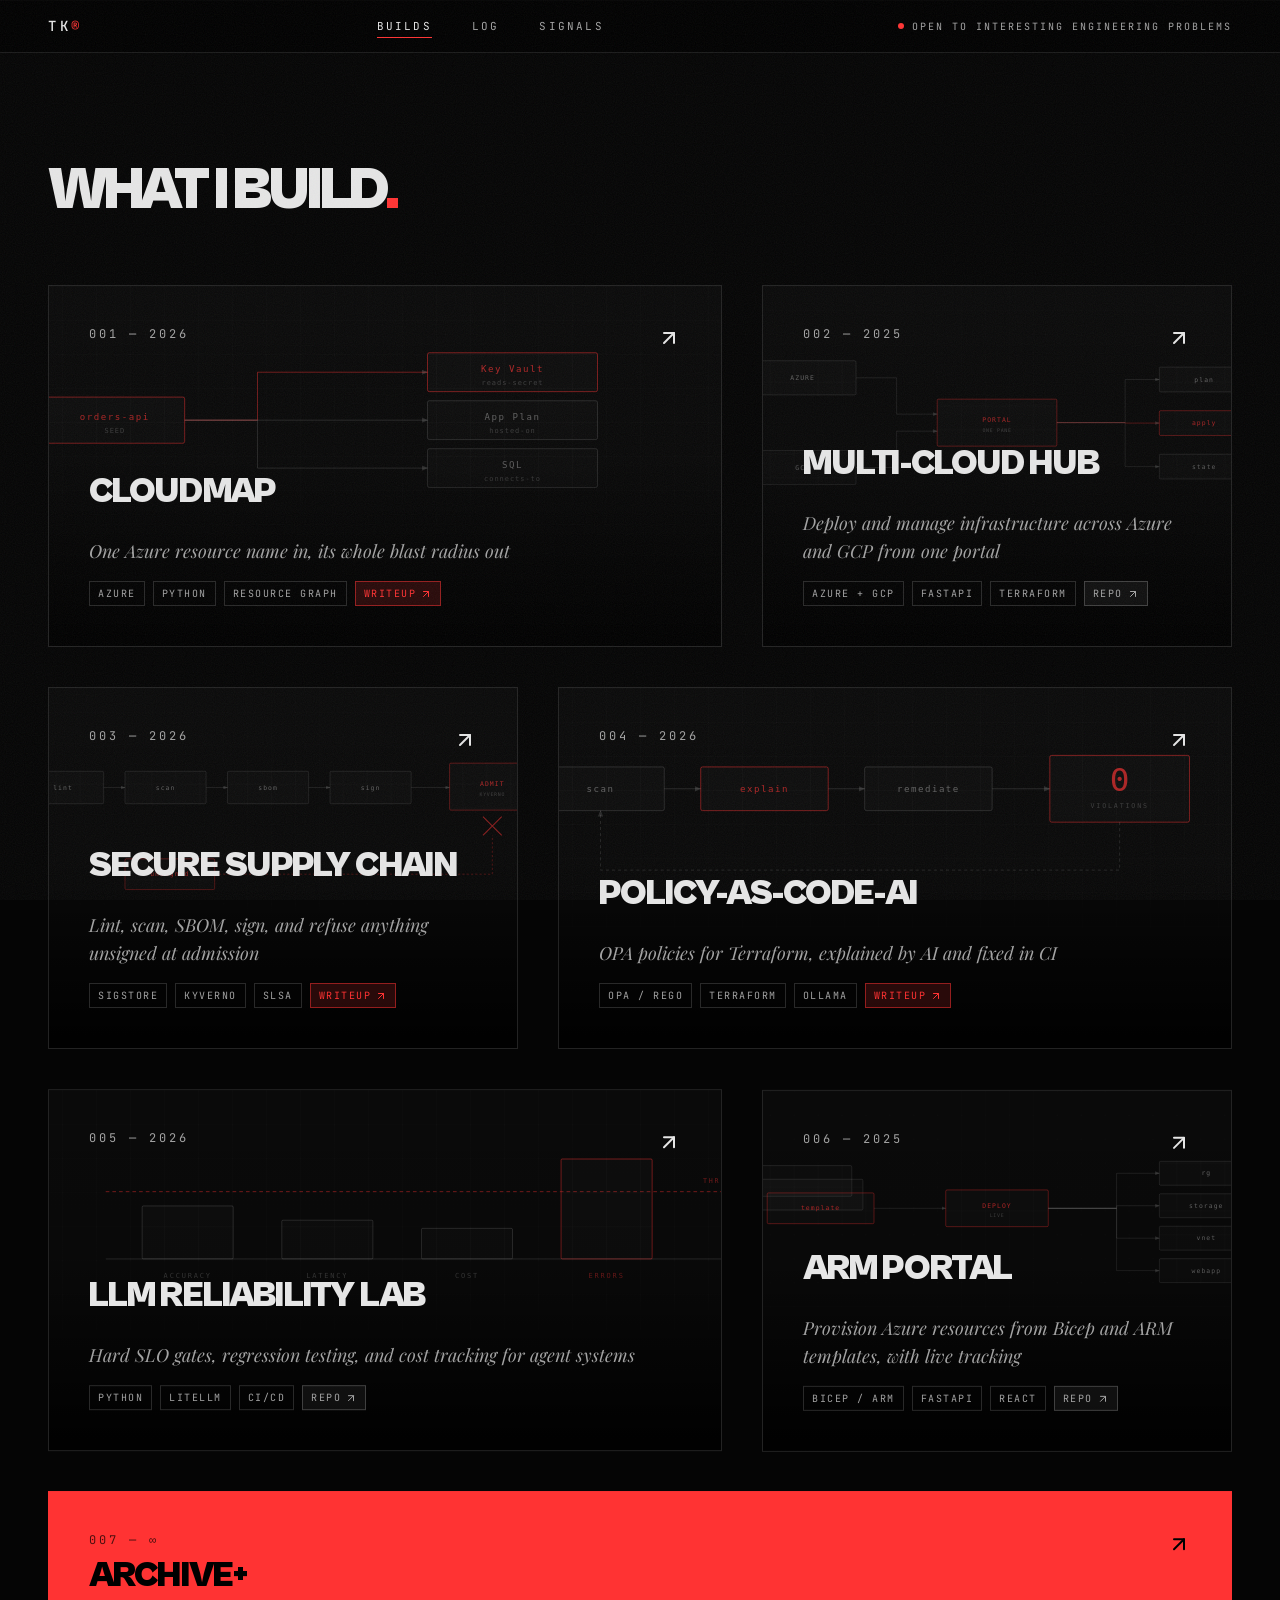
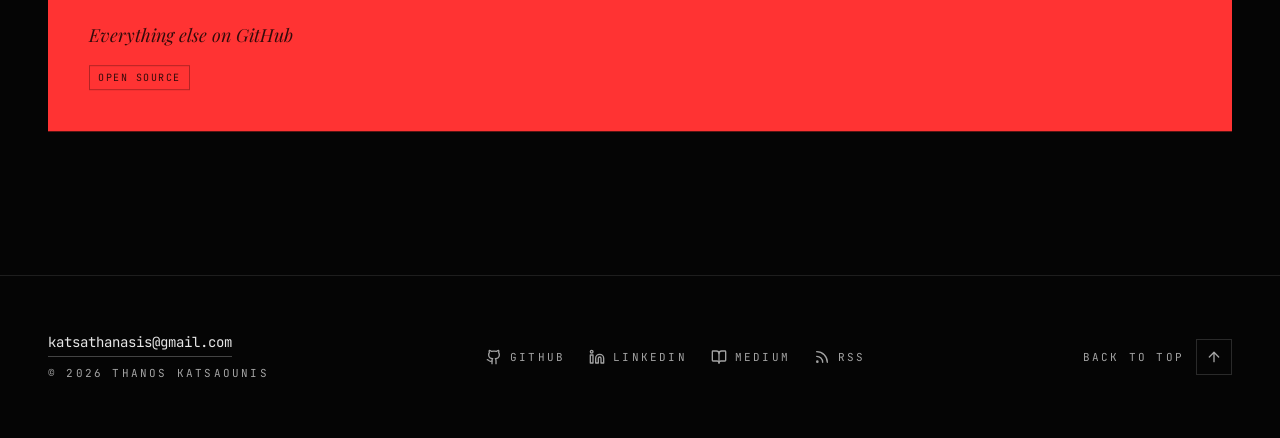
==== commit 880ef30d: "deploy 2026-10-23T14:17Z" ====
--- a/builds/index.html
+++ b/builds/index.html
@@ -74,7 +74,7 @@
     -->
     <link rel="preload" href="/fonts/cabinet-grotesk-400.woff2" as="font" type="font/woff2" crossorigin />
     <link rel="preload" href="/fonts/cabinet-grotesk-900.woff2" as="font" type="font/woff2" crossorigin />
-    <script type="module" crossorigin src="/assets/index-C1zmiUsk.js"></script>
+    <script type="module" crossorigin src="/assets/index-BCicp9iZ.js"></script>
     <link rel="stylesheet" crossorigin href="/assets/index-BfvsIiV2.css">
   </head>
   <body>
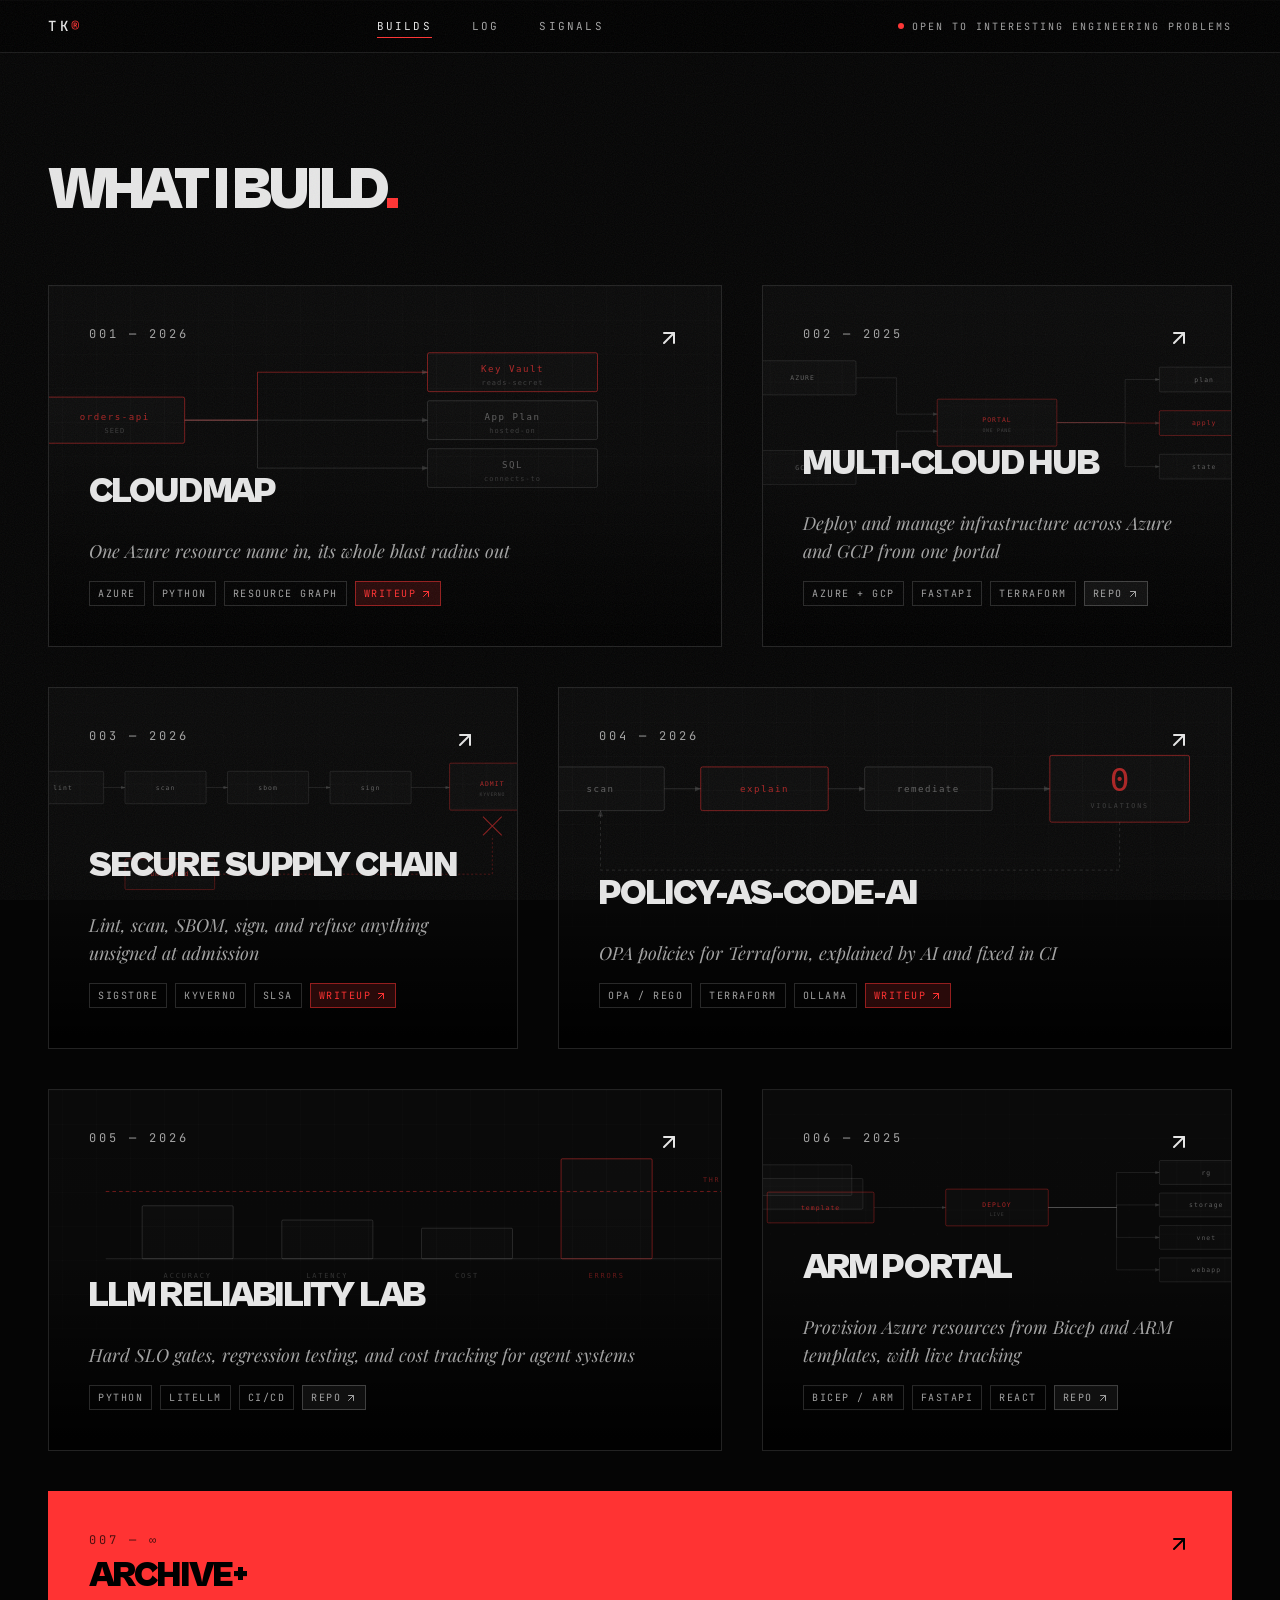
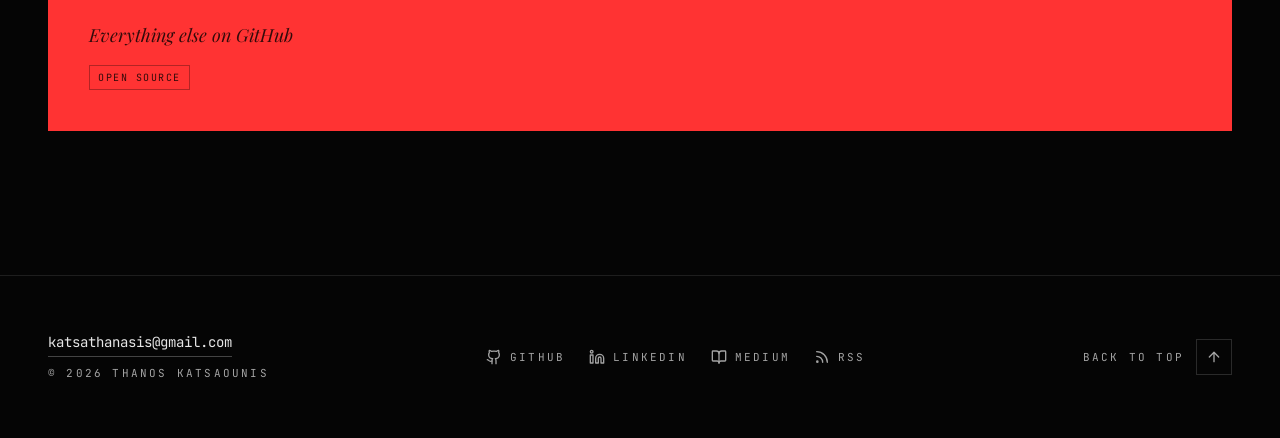
==== commit c3a070b4: "deploy 2026-11-06T15:10Z" ====
--- a/builds/index.html
+++ b/builds/index.html
@@ -74,8 +74,8 @@
     -->
     <link rel="preload" href="/fonts/cabinet-grotesk-400.woff2" as="font" type="font/woff2" crossorigin />
     <link rel="preload" href="/fonts/cabinet-grotesk-900.woff2" as="font" type="font/woff2" crossorigin />
-    <script type="module" crossorigin src="/assets/index-BCicp9iZ.js"></script>
-    <link rel="stylesheet" crossorigin href="/assets/index-BfvsIiV2.css">
+    <script type="module" crossorigin src="/assets/index-BjFUWoBJ.js"></script>
+    <link rel="stylesheet" crossorigin href="/assets/index-ULLG0FvA.css">
   </head>
   <body>
     <noscript>You need to enable JavaScript to run this app.</noscript>
--- a/assets/index-ULLG0FvA.css
+++ b/assets/index-ULLG0FvA.css
@@ -0,0 +1 @@
+@font-face{font-family:Playfair Display;font-style:italic;font-display:swap;font-weight:400;src:url(/assets/playfair-display-cyrillic-400-italic-drKdN10-.woff2) format("woff2"),url(/assets/playfair-display-cyrillic-400-italic-24vVh5t9.woff) format("woff");unicode-range:U+0301,U+0400-045F,U+0490-0491,U+04B0-04B1,U+2116}@font-face{font-family:Playfair Display;font-style:italic;font-display:swap;font-weight:400;src:url(/assets/playfair-display-vietnamese-400-italic-CD15TOr5.woff2) format("woff2"),url(/assets/playfair-display-vietnamese-400-italic-Cpv4sfwY.woff) format("woff");unicode-range:U+0102-0103,U+0110-0111,U+0128-0129,U+0168-0169,U+01A0-01A1,U+01AF-01B0,U+0300-0301,U+0303-0304,U+0308-0309,U+0323,U+0329,U+1EA0-1EF9,U+20AB}@font-face{font-family:Playfair Display;font-style:italic;font-display:swap;font-weight:400;src:url(/assets/playfair-display-latin-ext-400-italic-zVOgzDMq.woff2) format("woff2"),url(/assets/playfair-display-latin-ext-400-italic-CZOjvne0.woff) format("woff");unicode-range:U+0100-02BA,U+02BD-02C5,U+02C7-02CC,U+02CE-02D7,U+02DD-02FF,U+0304,U+0308,U+0329,U+1D00-1DBF,U+1E00-1E9F,U+1EF2-1EFF,U+2020,U+20A0-20AB,U+20AD-20C0,U+2113,U+2C60-2C7F,U+A720-A7FF}@font-face{font-family:Playfair Display;font-style:italic;font-display:swap;font-weight:400;src:url(/assets/playfair-display-latin-400-italic-LeeEXsx5.woff2) format("woff2"),url(/assets/playfair-display-latin-400-italic-hIeePEuE.woff) format("woff");unicode-range:U+0000-00FF,U+0131,U+0152-0153,U+02BB-02BC,U+02C6,U+02DA,U+02DC,U+0304,U+0308,U+0329,U+2000-206F,U+20AC,U+2122,U+2191,U+2193,U+2212,U+2215,U+FEFF,U+FFFD}@font-face{font-family:Playfair Display;font-style:italic;font-display:swap;font-weight:600;src:url(/assets/playfair-display-cyrillic-600-italic-DsJAm2wE.woff2) format("woff2"),url(/assets/playfair-display-cyrillic-600-italic-D0MPwuIc.woff) format("woff");unicode-range:U+0301,U+0400-045F,U+0490-0491,U+04B0-04B1,U+2116}@font-face{font-family:Playfair Display;font-style:italic;font-display:swap;font-weight:600;src:url(/assets/playfair-display-vietnamese-600-italic-CM5tQ_QU.woff2) format("woff2"),url(/assets/playfair-display-vietnamese-600-italic-DzX7eaGQ.woff) format("woff");unicode-range:U+0102-0103,U+0110-0111,U+0128-0129,U+0168-0169,U+01A0-01A1,U+01AF-01B0,U+0300-0301,U+0303-0304,U+0308-0309,U+0323,U+0329,U+1EA0-1EF9,U+20AB}@font-face{font-family:Playfair Display;font-style:italic;font-display:swap;font-weight:600;src:url(/assets/playfair-display-latin-ext-600-italic-Bg2sus4m.woff2) format("woff2"),url(/assets/playfair-display-latin-ext-600-italic-Bkjhfatk.woff) format("woff");unicode-range:U+0100-02BA,U+02BD-02C5,U+02C7-02CC,U+02CE-02D7,U+02DD-02FF,U+0304,U+0308,U+0329,U+1D00-1DBF,U+1E00-1E9F,U+1EF2-1EFF,U+2020,U+20A0-20AB,U+20AD-20C0,U+2113,U+2C60-2C7F,U+A720-A7FF}@font-face{font-family:Playfair Display;font-style:italic;font-display:swap;font-weight:600;src:url(/assets/playfair-display-latin-600-italic-Bvp5b4iR.woff2) format("woff2"),url(/assets/playfair-display-latin-600-italic-BFV_U8S6.woff) format("woff");unicode-range:U+0000-00FF,U+0131,U+0152-0153,U+02BB-02BC,U+02C6,U+02DA,U+02DC,U+0304,U+0308,U+0329,U+2000-206F,U+20AC,U+2122,U+2191,U+2193,U+2212,U+2215,U+FEFF,U+FFFD}@font-face{font-family:JetBrains Mono;font-style:normal;font-display:swap;font-weight:400;src:url([data-uri]) format("woff2"),url([data-uri]) format("woff");unicode-range:U+0460-052F,U+1C80-1C8A,U+20B4,U+2DE0-2DFF,U+A640-A69F,U+FE2E-FE2F}@font-face{font-family:JetBrains Mono;font-style:normal;font-display:swap;font-weight:400;src:url(/assets/jetbrains-mono-cyrillic-400-normal-BEIGL1Tu.woff2) format("woff2"),url(/assets/jetbrains-mono-cyrillic-400-normal-ugxPyKxw.woff) format("woff");unicode-range:U+0301,U+0400-045F,U+0490-0491,U+04B0-04B1,U+2116}@font-face{font-family:JetBrains Mono;font-style:normal;font-display:swap;font-weight:400;src:url(/assets/jetbrains-mono-greek-400-normal-C190GLew.woff2) format("woff2"),url(/assets/jetbrains-mono-greek-400-normal-B9oWc5Lo.woff) format("woff");unicode-range:U+0370-0377,U+037A-037F,U+0384-038A,U+038C,U+038E-03A1,U+03A3-03FF}@font-face{font-family:JetBrains Mono;font-style:normal;font-display:swap;font-weight:400;src:url([data-uri]) format("woff2"),url(/assets/jetbrains-mono-vietnamese-400-normal-CqNFfHCs.woff) format("woff");unicode-range:U+0102-0103,U+0110-0111,U+0128-0129,U+0168-0169,U+01A0-01A1,U+01AF-01B0,U+0300-0301,U+0303-0304,U+0308-0309,U+0323,U+0329,U+1EA0-1EF9,U+20AB}@font-face{font-family:JetBrains Mono;font-style:normal;font-display:swap;font-weight:400;src:url(/assets/jetbrains-mono-latin-ext-400-normal-Bc8Ftmh3.woff2) format("woff2"),url(/assets/jetbrains-mono-latin-ext-400-normal-fXTG6kC5.woff) format("woff");unicode-range:U+0100-02BA,U+02BD-02C5,U+02C7-02CC,U+02CE-02D7,U+02DD-02FF,U+0304,U+0308,U+0329,U+1D00-1DBF,U+1E00-1E9F,U+1EF2-1EFF,U+2020,U+20A0-20AB,U+20AD-20C0,U+2113,U+2C60-2C7F,U+A720-A7FF}@font-face{font-family:JetBrains Mono;font-style:normal;font-display:swap;font-weight:400;src:url(/assets/jetbrains-mono-latin-400-normal-V6pRDFza.woff2) format("woff2"),url(/assets/jetbrains-mono-latin-400-normal-6-qcROiO.woff) format("woff");unicode-range:U+0000-00FF,U+0131,U+0152-0153,U+02BB-02BC,U+02C6,U+02DA,U+02DC,U+0304,U+0308,U+0329,U+2000-206F,U+20AC,U+2122,U+2191,U+2193,U+2212,U+2215,U+FEFF,U+FFFD}@font-face{font-family:JetBrains Mono;font-style:normal;font-display:swap;font-weight:500;src:url([data-uri]) format("woff2"),url([data-uri]) format("woff");unicode-range:U+0460-052F,U+1C80-1C8A,U+20B4,U+2DE0-2DFF,U+A640-A69F,U+FE2E-FE2F}@font-face{font-family:JetBrains Mono;font-style:normal;font-display:swap;font-weight:500;src:url(/assets/jetbrains-mono-cyrillic-500-normal-DmUKJPL_.woff2) format("woff2"),url(/assets/jetbrains-mono-cyrillic-500-normal-DJqRU3vO.woff) format("woff");unicode-range:U+0301,U+0400-045F,U+0490-0491,U+04B0-04B1,U+2116}@font-face{font-family:JetBrains Mono;font-style:normal;font-display:swap;font-weight:500;src:url(/assets/jetbrains-mono-greek-500-normal-JpySY46c.woff2) format("woff2"),url(/assets/jetbrains-mono-greek-500-normal-D7SFKleX.woff) format("woff");unicode-range:U+0370-0377,U+037A-037F,U+0384-038A,U+038C,U+038E-03A1,U+03A3-03FF}@font-face{font-family:JetBrains Mono;font-style:normal;font-display:swap;font-weight:500;src:url([data-uri]) format("woff2"),url(/assets/jetbrains-mono-vietnamese-500-normal-DNRqzVM1.woff) format("woff");unicode-range:U+0102-0103,U+0110-0111,U+0128-0129,U+0168-0169,U+01A0-01A1,U+01AF-01B0,U+0300-0301,U+0303-0304,U+0308-0309,U+0323,U+0329,U+1EA0-1EF9,U+20AB}@font-face{font-family:JetBrains Mono;font-style:normal;font-display:swap;font-weight:500;src:url(/assets/jetbrains-mono-latin-ext-500-normal-Cut-4mMH.woff2) format("woff2"),url(/assets/jetbrains-mono-latin-ext-500-normal-ckzbgY84.woff) format("woff");unicode-range:U+0100-02BA,U+02BD-02C5,U+02C7-02CC,U+02CE-02D7,U+02DD-02FF,U+0304,U+0308,U+0329,U+1D00-1DBF,U+1E00-1E9F,U+1EF2-1EFF,U+2020,U+20A0-20AB,U+20AD-20C0,U+2113,U+2C60-2C7F,U+A720-A7FF}@font-face{font-family:JetBrains Mono;font-style:normal;font-display:swap;font-weight:500;src:url(/assets/jetbrains-mono-latin-500-normal-BWZEU5yA.woff2) format("woff2"),url(/assets/jetbrains-mono-latin-500-normal-CJOVTJB7.woff) format("woff");unicode-range:U+0000-00FF,U+0131,U+0152-0153,U+02BB-02BC,U+02C6,U+02DA,U+02DC,U+0304,U+0308,U+0329,U+2000-206F,U+20AC,U+2122,U+2191,U+2193,U+2212,U+2215,U+FEFF,U+FFFD}@font-face{font-family:Cabinet Grotesk;src:url(/fonts/cabinet-grotesk-400.woff2) format("woff2");font-weight:400;font-display:swap;font-style:normal}@font-face{font-family:Cabinet Grotesk;src:url(/fonts/cabinet-grotesk-500.woff2) format("woff2");font-weight:500;font-display:swap;font-style:normal}@font-face{font-family:Cabinet Grotesk;src:url(/fonts/cabinet-grotesk-700.woff2) format("woff2");font-weight:700;font-display:swap;font-style:normal}@font-face{font-family:Cabinet Grotesk;src:url(/fonts/cabinet-grotesk-900.woff2) format("woff2");font-weight:900;font-display:swap;font-style:normal}*,:before,:after{--tw-border-spacing-x: 0;--tw-border-spacing-y: 0;--tw-translate-x: 0;--tw-translate-y: 0;--tw-rotate: 0;--tw-skew-x: 0;--tw-skew-y: 0;--tw-scale-x: 1;--tw-scale-y: 1;--tw-pan-x: ;--tw-pan-y: ;--tw-pinch-zoom: ;--tw-scroll-snap-strictness: proximity;--tw-gradient-from-position: ;--tw-gradient-via-position: ;--tw-gradient-to-position: ;--tw-ordinal: ;--tw-slashed-zero: ;--tw-numeric-figure: ;--tw-numeric-spacing: ;--tw-numeric-fraction: ;--tw-ring-inset: ;--tw-ring-offset-width: 0px;--tw-ring-offset-color: #fff;--tw-ring-color: rgb(59 130 246 / .5);--tw-ring-offset-shadow: 0 0 #0000;--tw-ring-shadow: 0 0 #0000;--tw-shadow: 0 0 #0000;--tw-shadow-colored: 0 0 #0000;--tw-blur: ;--tw-brightness: ;--tw-contrast: ;--tw-grayscale: ;--tw-hue-rotate: ;--tw-invert: ;--tw-saturate: ;--tw-sepia: ;--tw-drop-shadow: ;--tw-backdrop-blur: ;--tw-backdrop-brightness: ;--tw-backdrop-contrast: ;--tw-backdrop-grayscale: ;--tw-backdrop-hue-rotate: ;--tw-backdrop-invert: ;--tw-backdrop-opacity: ;--tw-backdrop-saturate: ;--tw-backdrop-sepia: ;--tw-contain-size: ;--tw-contain-layout: ;--tw-contain-paint: ;--tw-contain-style: }::backdrop{--tw-border-spacing-x: 0;--tw-border-spacing-y: 0;--tw-translate-x: 0;--tw-translate-y: 0;--tw-rotate: 0;--tw-skew-x: 0;--tw-skew-y: 0;--tw-scale-x: 1;--tw-scale-y: 1;--tw-pan-x: ;--tw-pan-y: ;--tw-pinch-zoom: ;--tw-scroll-snap-strictness: proximity;--tw-gradient-from-position: ;--tw-gradient-via-position: ;--tw-gradient-to-position: ;--tw-ordinal: ;--tw-slashed-zero: ;--tw-numeric-figure: ;--tw-numeric-spacing: ;--tw-numeric-fraction: ;--tw-ring-inset: ;--tw-ring-offset-width: 0px;--tw-ring-offset-color: #fff;--tw-ring-color: rgb(59 130 246 / .5);--tw-ring-offset-shadow: 0 0 #0000;--tw-ring-shadow: 0 0 #0000;--tw-shadow: 0 0 #0000;--tw-shadow-colored: 0 0 #0000;--tw-blur: ;--tw-brightness: ;--tw-contrast: ;--tw-grayscale: ;--tw-hue-rotate: ;--tw-invert: ;--tw-saturate: ;--tw-sepia: ;--tw-drop-shadow: ;--tw-backdrop-blur: ;--tw-backdrop-brightness: ;--tw-backdrop-contrast: ;--tw-backdrop-grayscale: ;--tw-backdrop-hue-rotate: ;--tw-backdrop-invert: ;--tw-backdrop-opacity: ;--tw-backdrop-saturate: ;--tw-backdrop-sepia: ;--tw-contain-size: ;--tw-contain-layout: ;--tw-contain-paint: ;--tw-contain-style: }*,:before,:after{box-sizing:border-box;border-width:0;border-style:solid;border-color:#e5e7eb}:before,:after{--tw-content: ""}html,:host{line-height:1.5;-webkit-text-size-adjust:100%;-moz-tab-size:4;-o-tab-size:4;tab-size:4;font-family:Cabinet Grotesk,sans-serif;font-feature-settings:normal;font-variation-settings:normal;-webkit-tap-highlight-color:transparent}body{margin:0;line-height:inherit}hr{height:0;color:inherit;border-top-width:1px}abbr:where([title]){-webkit-text-decoration:underline dotted;text-decoration:underline dotted}h1,h2,h3,h4,h5,h6{font-size:inherit;font-weight:inherit}a{color:inherit;text-decoration:inherit}b,strong{font-weight:bolder}code,kbd,samp,pre{font-family:JetBrains Mono,monospace;font-feature-settings:normal;font-variation-settings:normal;font-size:1em}small{font-size:80%}sub,sup{font-size:75%;line-height:0;position:relative;vertical-align:baseline}sub{bottom:-.25em}sup{top:-.5em}table{text-indent:0;border-color:inherit;border-collapse:collapse}button,input,optgroup,select,textarea{font-family:inherit;font-feature-settings:inherit;font-variation-settings:inherit;font-size:100%;font-weight:inherit;line-height:inherit;letter-spacing:inherit;color:inherit;margin:0;padding:0}button,select{text-transform:none}button,input:where([type=button]),input:where([type=reset]),input:where([type=submit]){-webkit-appearance:button;background-color:transparent;background-image:none}:-moz-focusring{outline:auto}:-moz-ui-invalid{box-shadow:none}progress{vertical-align:baseline}::-webkit-inner-spin-button,::-webkit-outer-spin-button{height:auto}[type=search]{-webkit-appearance:textfield;outline-offset:-2px}::-webkit-search-decoration{-webkit-appearance:none}::-webkit-file-upload-button{-webkit-appearance:button;font:inherit}summary{display:list-item}blockquote,dl,dd,h1,h2,h3,h4,h5,h6,hr,figure,p,pre{margin:0}fieldset{margin:0;padding:0}legend{padding:0}ol,ul,menu{list-style:none;margin:0;padding:0}dialog{padding:0}textarea{resize:vertical}input::-moz-placeholder,textarea::-moz-placeholder{opacity:1;color:#9ca3af}input::placeholder,textarea::placeholder{opacity:1;color:#9ca3af}button,[role=button]{cursor:pointer}:disabled{cursor:default}img,svg,video,canvas,audio,iframe,embed,object{display:block;vertical-align:middle}img,video{max-width:100%;height:auto}[hidden]:where(:not([hidden=until-found])){display:none}:root{--background: 0 0% 2%;--foreground: 0 0% 90%;--card: 0 0% 4%;--card-foreground: 0 0% 90%;--popover: 0 0% 4%;--popover-foreground: 0 0% 90%;--primary: 0 0% 90%;--primary-foreground: 0 0% 3%;--secondary: 0 0% 8%;--secondary-foreground: 0 0% 90%;--muted: 0 0% 8%;--muted-foreground: 0 0% 64%;--accent: 0 100% 60%;--accent-foreground: 0 0% 90%;--destructive: 0 100% 60%;--destructive-foreground: 0 0% 90%;--border: 0 0% 100% / .1;--input: 0 0% 15%;--ring: 0 100% 60%;--chart-1: 220 70% 50%;--chart-2: 160 60% 45%;--chart-3: 30 80% 55%;--chart-4: 280 65% 60%;--chart-5: 340 75% 55%;--radius: .25rem}*{border-color:hsl(var(--border))}html{background-color:#050505}body{--tw-bg-opacity: 1;background-color:rgb(5 5 5 / var(--tw-bg-opacity, 1));font-family:Cabinet Grotesk,sans-serif;--tw-text-opacity: 1;color:rgb(230 230 230 / var(--tw-text-opacity, 1));-webkit-font-smoothing:antialiased;-moz-osx-font-smoothing:grayscale;overflow-x:hidden}::-moz-selection{background-color:#f33;color:#050505}::selection{background-color:#f33;color:#050505}::-webkit-scrollbar{width:10px}::-webkit-scrollbar-track{background:#050505}::-webkit-scrollbar-thumb{background:#262626;border:2px solid #050505}::-webkit-scrollbar-thumb:hover{background:#f33}.container{width:100%}@media(min-width:640px){.container{max-width:640px}}@media(min-width:768px){.container{max-width:768px}}@media(min-width:1024px){.container{max-width:1024px}}@media(min-width:1280px){.container{max-width:1280px}}@media(min-width:1536px){.container{max-width:1536px}}.sr-only{position:absolute;width:1px;height:1px;padding:0;margin:-1px;overflow:hidden;clip:rect(0,0,0,0);white-space:nowrap;border-width:0}.pointer-events-none{pointer-events:none}.visible{visibility:visible}.invisible{visibility:hidden}.static{position:static}.fixed{position:fixed}.absolute{position:absolute}.relative{position:relative}.sticky{position:sticky}.inset-0{top:0;right:0;bottom:0;left:0}.-bottom-1{bottom:-.25rem}.bottom-0{bottom:0}.left-0{left:0}.right-0{right:0}.right-\[-10\%\]{right:-10%}.top-0{top:0}.top-1\/2{top:50%}.top-\[53px\]{top:53px}.z-10{z-index:10}.z-20{z-index:20}.z-30{z-index:30}.z-\[70\]{z-index:70}.z-\[80\]{z-index:80}.mx-auto{margin-left:auto;margin-right:auto}.my-10{margin-top:2.5rem;margin-bottom:2.5rem}.mb-4{margin-bottom:1rem}.mr-2{margin-right:.5rem}.mt-0\.5{margin-top:.125rem}.mt-1{margin-top:.25rem}.mt-1\.5{margin-top:.375rem}.mt-10{margin-top:2.5rem}.mt-12{margin-top:3rem}.mt-16{margin-top:4rem}.mt-2{margin-top:.5rem}.mt-20{margin-top:5rem}.mt-3{margin-top:.75rem}.mt-4{margin-top:1rem}.mt-6{margin-top:1.5rem}.mt-8{margin-top:2rem}.block{display:block}.inline-block{display:inline-block}.flex{display:flex}.inline-flex{display:inline-flex}.table{display:table}.grid{display:grid}.contents{display:contents}.hidden{display:none}.aspect-\[4\/5\]{aspect-ratio:4/5}.aspect-\[5\/3\]{aspect-ratio:5/3}.h-1\.5{height:.375rem}.h-10{height:2.5rem}.h-14{height:3.5rem}.h-3{height:.75rem}.h-3\.5{height:.875rem}.h-4{height:1rem}.h-5{height:1.25rem}.h-6{height:1.5rem}.h-8{height:2rem}.h-9{height:2.25rem}.h-\[70vh\]{height:70vh}.h-full{height:100%}.h-px{height:1px}.min-h-\[200px\]{min-height:200px}.min-h-\[280px\]{min-height:280px}.min-h-\[60px\]{min-height:60px}.min-h-screen{min-height:100vh}.w-0{width:0px}.w-1\.5{width:.375rem}.w-14{width:3.5rem}.w-3{width:.75rem}.w-3\.5{width:.875rem}.w-32{width:8rem}.w-4{width:1rem}.w-5{width:1.25rem}.w-6{width:1.5rem}.w-8{width:2rem}.w-9{width:2.25rem}.w-\[70vw\]{width:70vw}.w-fit{width:-moz-fit-content;width:fit-content}.w-full{width:100%}.w-px{width:1px}.min-w-0{min-width:0px}.max-w-3xl{max-width:48rem}.max-w-4xl{max-width:56rem}.max-w-\[1600px\]{max-width:1600px}.max-w-md{max-width:28rem}.max-w-sm{max-width:24rem}.max-w-xl{max-width:36rem}.flex-1{flex:1 1 0%}.shrink-0{flex-shrink:0}.grow{flex-grow:1}.origin-left{transform-origin:left}.-translate-y-1\/2{--tw-translate-y: -50%;transform:translate(var(--tw-translate-x),var(--tw-translate-y)) rotate(var(--tw-rotate)) skew(var(--tw-skew-x)) skewY(var(--tw-skew-y)) scaleX(var(--tw-scale-x)) scaleY(var(--tw-scale-y))}.transform{transform:translate(var(--tw-translate-x),var(--tw-translate-y)) rotate(var(--tw-rotate)) skew(var(--tw-skew-x)) skewY(var(--tw-skew-y)) scaleX(var(--tw-scale-x)) scaleY(var(--tw-scale-y))}@keyframes pulse{50%{opacity:.5}}.animate-pulse{animation:pulse 2s cubic-bezier(.4,0,.6,1) infinite}@keyframes pulse-dot{0%,to{opacity:1}50%{opacity:.25}}.animate-pulse-dot{animation:pulse-dot 2s ease-in-out infinite}@keyframes spin{to{transform:rotate(360deg)}}.animate-spin{animation:spin 1s linear infinite}.cursor-pointer{cursor:pointer}.list-none{list-style-type:none}.grid-cols-2{grid-template-columns:repeat(2,minmax(0,1fr))}.grid-cols-\[auto_1fr_auto\]{grid-template-columns:auto 1fr auto}.flex-col{flex-direction:column}.flex-wrap{flex-wrap:wrap}.items-start{align-items:flex-start}.items-end{align-items:flex-end}.items-center{align-items:center}.items-baseline{align-items:baseline}.justify-center{justify-content:center}.justify-between{justify-content:space-between}.gap-1{gap:.25rem}.gap-1\.5{gap:.375rem}.gap-10{gap:2.5rem}.gap-12{gap:3rem}.gap-2{gap:.5rem}.gap-3{gap:.75rem}.gap-4{gap:1rem}.gap-5{gap:1.25rem}.gap-6{gap:1.5rem}.gap-8{gap:2rem}.gap-x-10{-moz-column-gap:2.5rem;column-gap:2.5rem}.gap-x-3{-moz-column-gap:.75rem;column-gap:.75rem}.gap-x-4{-moz-column-gap:1rem;column-gap:1rem}.gap-x-6{-moz-column-gap:1.5rem;column-gap:1.5rem}.gap-y-1{row-gap:.25rem}.gap-y-3{row-gap:.75rem}.gap-y-5{row-gap:1.25rem}.space-y-1>:not([hidden])~:not([hidden]){--tw-space-y-reverse: 0;margin-top:calc(.25rem * calc(1 - var(--tw-space-y-reverse)));margin-bottom:calc(.25rem * var(--tw-space-y-reverse))}.space-y-12>:not([hidden])~:not([hidden]){--tw-space-y-reverse: 0;margin-top:calc(3rem * calc(1 - var(--tw-space-y-reverse)));margin-bottom:calc(3rem * var(--tw-space-y-reverse))}.space-y-4>:not([hidden])~:not([hidden]){--tw-space-y-reverse: 0;margin-top:calc(1rem * calc(1 - var(--tw-space-y-reverse)));margin-bottom:calc(1rem * var(--tw-space-y-reverse))}.overflow-hidden{overflow:hidden}.overflow-y-auto{overflow-y:auto}.truncate{overflow:hidden;text-overflow:ellipsis;white-space:nowrap}.whitespace-nowrap{white-space:nowrap}.rounded-full{border-radius:9999px}.rounded-md{border-radius:calc(var(--radius) - 2px)}.border{border-width:1px}.border-b{border-bottom-width:1px}.border-l-2{border-left-width:2px}.border-r{border-right-width:1px}.border-t{border-top-width:1px}.border-black\/30{border-color:#0000004d}.border-black\/40{border-color:#0006}.border-ember{--tw-border-opacity: 1;border-color:rgb(255 51 51 / var(--tw-border-opacity, 1))}.border-ember\/50{border-color:#ff333380}.border-ember\/60{border-color:#f339}.border-input{border-color:hsl(var(--input))}.border-white\/10{border-color:#ffffff1a}.border-white\/15{border-color:#ffffff26}.border-white\/20{border-color:#fff3}.border-white\/25{border-color:#ffffff40}.bg-black\/10{background-color:#0000001a}.bg-black\/40{background-color:#0006}.bg-black\/70{background-color:#000000b3}.bg-card{background-color:hsl(var(--card))}.bg-destructive{background-color:hsl(var(--destructive))}.bg-ember{--tw-bg-opacity: 1;background-color:rgb(255 51 51 / var(--tw-bg-opacity, 1))}.bg-ember\/10{background-color:#ff33331a}.bg-ember\/15{background-color:#ff333326}.bg-primary{background-color:hsl(var(--primary))}.bg-secondary{background-color:hsl(var(--secondary))}.bg-transparent{background-color:transparent}.bg-void{--tw-bg-opacity: 1;background-color:rgb(5 5 5 / var(--tw-bg-opacity, 1))}.bg-void\/95{background-color:#050505f2}.bg-white{--tw-bg-opacity: 1;background-color:rgb(255 255 255 / var(--tw-bg-opacity, 1))}.bg-white\/10{background-color:#ffffff1a}.bg-white\/15{background-color:#ffffff26}.bg-white\/5{background-color:#ffffff0d}.bg-white\/\[0\.02\]{background-color:#ffffff05}.bg-white\/\[0\.03\]{background-color:#ffffff08}.bg-gradient-to-t{background-image:linear-gradient(to top,var(--tw-gradient-stops))}.from-black\/95{--tw-gradient-from: rgb(0 0 0 / .95) var(--tw-gradient-from-position);--tw-gradient-to: rgb(0 0 0 / 0) var(--tw-gradient-to-position);--tw-gradient-stops: var(--tw-gradient-from), var(--tw-gradient-to)}.via-black\/15{--tw-gradient-to: rgb(0 0 0 / 0) var(--tw-gradient-to-position);--tw-gradient-stops: var(--tw-gradient-from), rgb(0 0 0 / .15) var(--tw-gradient-via-position), var(--tw-gradient-to)}.to-transparent{--tw-gradient-to: transparent var(--tw-gradient-to-position)}.object-contain{-o-object-fit:contain;object-fit:contain}.object-cover{-o-object-fit:cover;object-fit:cover}.p-5{padding:1.25rem}.p-6{padding:1.5rem}.p-8{padding:2rem}.px-2{padding-left:.5rem;padding-right:.5rem}.px-2\.5{padding-left:.625rem;padding-right:.625rem}.px-3{padding-left:.75rem;padding-right:.75rem}.px-4{padding-left:1rem;padding-right:1rem}.px-5{padding-left:1.25rem;padding-right:1.25rem}.px-6{padding-left:1.5rem;padding-right:1.5rem}.px-8{padding-left:2rem;padding-right:2rem}.py-0\.5{padding-top:.125rem;padding-bottom:.125rem}.py-1{padding-top:.25rem;padding-bottom:.25rem}.py-12{padding-top:3rem;padding-bottom:3rem}.py-14{padding-top:3.5rem;padding-bottom:3.5rem}.py-16{padding-top:4rem;padding-bottom:4rem}.py-2{padding-top:.5rem;padding-bottom:.5rem}.py-2\.5{padding-top:.625rem;padding-bottom:.625rem}.py-3{padding-top:.75rem;padding-bottom:.75rem}.py-4{padding-top:1rem;padding-bottom:1rem}.py-5{padding-top:1.25rem;padding-bottom:1.25rem}.py-6{padding-top:1.5rem;padding-bottom:1.5rem}.py-7{padding-top:1.75rem;padding-bottom:1.75rem}.py-\[0\.5\%\]{padding-top:.5%;padding-bottom:.5%}.pb-1{padding-bottom:.25rem}.pb-10{padding-bottom:2.5rem}.pb-24{padding-bottom:6rem}.pb-28{padding-bottom:7rem}.pl-4{padding-left:1rem}.pt-10{padding-top:2.5rem}.pt-12{padding-top:3rem}.pt-24{padding-top:6rem}.pt-32{padding-top:8rem}.pt-8{padding-top:2rem}.font-mono{font-family:JetBrains Mono,monospace}.font-sans{font-family:Cabinet Grotesk,sans-serif}.font-serif{font-family:Playfair Display,serif}.text-2xl{font-size:1.5rem;line-height:2rem}.text-3xl{font-size:1.875rem;line-height:2.25rem}.text-4xl{font-size:2.25rem;line-height:2.5rem}.text-6xl{font-size:3.75rem;line-height:1}.text-\[10px\]{font-size:10px}.text-\[11px\]{font-size:11px}.text-\[9px\]{font-size:9px}.text-\[clamp\(2\.4rem\,8\.5vw\,7\.5rem\)\]{font-size:clamp(2.4rem,8.5vw,7.5rem)}.text-base{font-size:1rem;line-height:1.5rem}.text-lg{font-size:1.125rem;line-height:1.75rem}.text-sm{font-size:.875rem;line-height:1.25rem}.text-xl{font-size:1.25rem;line-height:1.75rem}.text-xs{font-size:.75rem;line-height:1rem}.font-black{font-weight:900}.font-bold{font-weight:700}.font-medium{font-weight:500}.font-normal{font-weight:400}.uppercase{text-transform:uppercase}.italic{font-style:italic}.leading-\[0\.92\]{line-height:.92}.leading-relaxed{line-height:1.625}.leading-snug{line-height:1.375}.leading-tight{line-height:1.25}.tracking-\[0\.15em\]{letter-spacing:.15em}.tracking-\[0\.18em\]{letter-spacing:.18em}.tracking-\[0\.25em\]{letter-spacing:.25em}.tracking-\[0\.2em\]{letter-spacing:.2em}.tracking-\[0\.3em\]{letter-spacing:.3em}.tracking-tight{letter-spacing:-.025em}.tracking-tighter{letter-spacing:-.05em}.tracking-widest{letter-spacing:.1em}.text-black{--tw-text-opacity: 1;color:rgb(0 0 0 / var(--tw-text-opacity, 1))}.text-black\/70{color:#000000b3}.text-black\/80{color:#000c}.text-destructive-foreground{color:hsl(var(--destructive-foreground))}.text-ember{--tw-text-opacity: 1;color:rgb(255 51 51 / var(--tw-text-opacity, 1))}.text-ember\/80{color:#f33c}.text-ink{--tw-text-opacity: 1;color:rgb(230 230 230 / var(--tw-text-opacity, 1))}.text-ink\/70{color:#e6e6e6b3}.text-ink\/80{color:#e6e6e6cc}.text-ink\/90{color:#e6e6e6e6}.text-mute{--tw-text-opacity: 1;color:rgb(163 163 163 / var(--tw-text-opacity, 1))}.text-primary{color:hsl(var(--primary))}.text-primary-foreground{color:hsl(var(--primary-foreground))}.text-secondary-foreground{color:hsl(var(--secondary-foreground))}.text-zinc-300{--tw-text-opacity: 1;color:rgb(212 212 216 / var(--tw-text-opacity, 1))}.underline{text-decoration-line:underline}.overline{text-decoration-line:overline}.underline-offset-4{text-underline-offset:4px}.opacity-0{opacity:0}.opacity-30{opacity:.3}.opacity-90{opacity:.9}.shadow{--tw-shadow: 0 1px 3px 0 rgb(0 0 0 / .1), 0 1px 2px -1px rgb(0 0 0 / .1);--tw-shadow-colored: 0 1px 3px 0 var(--tw-shadow-color), 0 1px 2px -1px var(--tw-shadow-color);box-shadow:var(--tw-ring-offset-shadow, 0 0 #0000),var(--tw-ring-shadow, 0 0 #0000),var(--tw-shadow)}.shadow-sm{--tw-shadow: 0 1px 2px 0 rgb(0 0 0 / .05);--tw-shadow-colored: 0 1px 2px 0 var(--tw-shadow-color);box-shadow:var(--tw-ring-offset-shadow, 0 0 #0000),var(--tw-ring-shadow, 0 0 #0000),var(--tw-shadow)}.outline{outline-style:solid}.grayscale{--tw-grayscale: grayscale(100%);filter:var(--tw-blur) var(--tw-brightness) var(--tw-contrast) var(--tw-grayscale) var(--tw-hue-rotate) var(--tw-invert) var(--tw-saturate) var(--tw-sepia) var(--tw-drop-shadow)}.filter{filter:var(--tw-blur) var(--tw-brightness) var(--tw-contrast) var(--tw-grayscale) var(--tw-hue-rotate) var(--tw-invert) var(--tw-saturate) var(--tw-sepia) var(--tw-drop-shadow)}.backdrop-blur-md{--tw-backdrop-blur: blur(12px);-webkit-backdrop-filter:var(--tw-backdrop-blur) var(--tw-backdrop-brightness) var(--tw-backdrop-contrast) var(--tw-backdrop-grayscale) var(--tw-backdrop-hue-rotate) var(--tw-backdrop-invert) var(--tw-backdrop-opacity) var(--tw-backdrop-saturate) var(--tw-backdrop-sepia);backdrop-filter:var(--tw-backdrop-blur) var(--tw-backdrop-brightness) var(--tw-backdrop-contrast) var(--tw-backdrop-grayscale) var(--tw-backdrop-hue-rotate) var(--tw-backdrop-invert) var(--tw-backdrop-opacity) var(--tw-backdrop-saturate) var(--tw-backdrop-sepia)}.backdrop-blur-xl{--tw-backdrop-blur: blur(24px);-webkit-backdrop-filter:var(--tw-backdrop-blur) var(--tw-backdrop-brightness) var(--tw-backdrop-contrast) var(--tw-backdrop-grayscale) var(--tw-backdrop-hue-rotate) var(--tw-backdrop-invert) var(--tw-backdrop-opacity) var(--tw-backdrop-saturate) var(--tw-backdrop-sepia);backdrop-filter:var(--tw-backdrop-blur) var(--tw-backdrop-brightness) var(--tw-backdrop-contrast) var(--tw-backdrop-grayscale) var(--tw-backdrop-hue-rotate) var(--tw-backdrop-invert) var(--tw-backdrop-opacity) var(--tw-backdrop-saturate) var(--tw-backdrop-sepia)}.transition{transition-property:color,background-color,border-color,text-decoration-color,fill,stroke,opacity,box-shadow,transform,filter,backdrop-filter;transition-timing-function:cubic-bezier(.4,0,.2,1);transition-duration:.15s}.transition-\[transform\,filter\]{transition-property:transform,filter;transition-timing-function:cubic-bezier(.4,0,.2,1);transition-duration:.15s}.transition-\[transform\,opacity\]{transition-property:transform,opacity;transition-timing-function:cubic-bezier(.4,0,.2,1);transition-duration:.15s}.transition-\[width\]{transition-property:width;transition-timing-function:cubic-bezier(.4,0,.2,1);transition-duration:.15s}.transition-all{transition-property:all;transition-timing-function:cubic-bezier(.4,0,.2,1);transition-duration:.15s}.transition-colors{transition-property:color,background-color,border-color,text-decoration-color,fill,stroke;transition-timing-function:cubic-bezier(.4,0,.2,1);transition-duration:.15s}.transition-opacity{transition-property:opacity;transition-timing-function:cubic-bezier(.4,0,.2,1);transition-duration:.15s}.transition-transform{transition-property:transform;transition-timing-function:cubic-bezier(.4,0,.2,1);transition-duration:.15s}.duration-200{transition-duration:.2s}.duration-300{transition-duration:.3s}.duration-500{transition-duration:.5s}.duration-700{transition-duration:.7s}.ease-out{transition-timing-function:cubic-bezier(0,0,.2,1)}@keyframes enter{0%{opacity:var(--tw-enter-opacity, 1);transform:translate3d(var(--tw-enter-translate-x, 0),var(--tw-enter-translate-y, 0),0) scale3d(var(--tw-enter-scale, 1),var(--tw-enter-scale, 1),var(--tw-enter-scale, 1)) rotate(var(--tw-enter-rotate, 0))}}@keyframes exit{to{opacity:var(--tw-exit-opacity, 1);transform:translate3d(var(--tw-exit-translate-x, 0),var(--tw-exit-translate-y, 0),0) scale3d(var(--tw-exit-scale, 1),var(--tw-exit-scale, 1),var(--tw-exit-scale, 1)) rotate(var(--tw-exit-rotate, 0))}}.duration-200{animation-duration:.2s}.duration-300{animation-duration:.3s}.duration-500{animation-duration:.5s}.duration-700{animation-duration:.7s}.ease-out{animation-timing-function:cubic-bezier(0,0,.2,1)}.running{animation-play-state:running}.noise-overlay{position:fixed;top:0;right:0;bottom:0;left:0;z-index:90;pointer-events:none;opacity:.06;background-image:url("data:image/svg+xml,%3Csvg xmlns=%27http://www.w3.org/2000/svg%27 width=%27300%27 height=%27300%27%3E%3Cfilter id=%27n%27%3E%3CfeTurbulence type=%27fractalNoise%27 baseFrequency=%270.9%27 numOctaves=%272%27/%3E%3C/filter%3E%3Crect width=%27100%25%27 height=%27100%25%27 filter=%27url%28%23n%29%27/%3E%3C/svg%3E")}.text-outline{-webkit-text-stroke:1px rgba(250,250,250,.28);color:transparent;letter-spacing:-.02em;font-kerning:none}.lenis.lenis-smooth{scroll-behavior:auto!important}@media(prefers-reduced-motion:reduce){*,*:before,*:after{animation-duration:.01ms!important;animation-iteration-count:1!important;transition-duration:.01ms!important;scroll-behavior:auto!important}}.file\:border-0::file-selector-button{border-width:0px}.file\:bg-transparent::file-selector-button{background-color:transparent}.file\:text-sm::file-selector-button{font-size:.875rem;line-height:1.25rem}.file\:font-medium::file-selector-button{font-weight:500}.file\:text-foreground::file-selector-button{color:hsl(var(--foreground))}.placeholder\:text-muted-foreground::-moz-placeholder{color:hsl(var(--muted-foreground))}.placeholder\:text-muted-foreground::placeholder{color:hsl(var(--muted-foreground))}.first\:mt-16:first-child{margin-top:4rem}.last\:border-b-0:last-child{border-bottom-width:0px}.last\:pb-0:last-child{padding-bottom:0}.open\:border-b-0[open]{border-bottom-width:0px}.hover\:border-ember:hover{--tw-border-opacity: 1;border-color:rgb(255 51 51 / var(--tw-border-opacity, 1))}.hover\:border-white\/20:hover{border-color:#fff3}.hover\:border-white\/30:hover{border-color:#ffffff4d}.hover\:border-white\/40:hover{border-color:#fff6}.hover\:bg-accent:hover{background-color:hsl(var(--accent))}.hover\:bg-black:hover{--tw-bg-opacity: 1;background-color:rgb(0 0 0 / var(--tw-bg-opacity, 1))}.hover\:bg-destructive\/90:hover{background-color:hsl(var(--destructive) / .9)}.hover\:bg-ember:hover{--tw-bg-opacity: 1;background-color:rgb(255 51 51 / var(--tw-bg-opacity, 1))}.hover\:bg-primary\/90:hover{background-color:hsl(var(--primary) / .9)}.hover\:bg-secondary\/80:hover{background-color:hsl(var(--secondary) / .8)}.hover\:bg-white\/90:hover{background-color:#ffffffe6}.hover\:bg-white\/\[0\.03\]:hover{background-color:#ffffff08}.hover\:text-accent-foreground:hover{color:hsl(var(--accent-foreground))}.hover\:text-black:hover{--tw-text-opacity: 1;color:rgb(0 0 0 / var(--tw-text-opacity, 1))}.hover\:text-ember:hover{--tw-text-opacity: 1;color:rgb(255 51 51 / var(--tw-text-opacity, 1))}.hover\:text-ink:hover{--tw-text-opacity: 1;color:rgb(230 230 230 / var(--tw-text-opacity, 1))}.hover\:text-white:hover{--tw-text-opacity: 1;color:rgb(255 255 255 / var(--tw-text-opacity, 1))}.hover\:underline:hover{text-decoration-line:underline}.focus-visible\:outline-none:focus-visible{outline:2px solid transparent;outline-offset:2px}.focus-visible\:ring-1:focus-visible{--tw-ring-offset-shadow: var(--tw-ring-inset) 0 0 0 var(--tw-ring-offset-width) var(--tw-ring-offset-color);--tw-ring-shadow: var(--tw-ring-inset) 0 0 0 calc(1px + var(--tw-ring-offset-width)) var(--tw-ring-color);box-shadow:var(--tw-ring-offset-shadow),var(--tw-ring-shadow),var(--tw-shadow, 0 0 #0000)}.focus-visible\:ring-ring:focus-visible{--tw-ring-color: hsl(var(--ring))}.disabled\:pointer-events-none:disabled{pointer-events:none}.disabled\:cursor-not-allowed:disabled{cursor:not-allowed}.disabled\:opacity-50:disabled{opacity:.5}.group\/week[open] .group-open\/week\:hidden{display:none}.group\/week[open] .group-open\/week\:rotate-180{--tw-rotate: 180deg;transform:translate(var(--tw-translate-x),var(--tw-translate-y)) rotate(var(--tw-rotate)) skew(var(--tw-skew-x)) skewY(var(--tw-skew-y)) scaleX(var(--tw-scale-x)) scaleY(var(--tw-scale-y))}.group:hover .group-hover\:w-20{width:5rem}.group:hover .group-hover\:w-full{width:100%}.group:hover .group-hover\:-translate-x-0\.5{--tw-translate-x: -.125rem;transform:translate(var(--tw-translate-x),var(--tw-translate-y)) rotate(var(--tw-rotate)) skew(var(--tw-skew-x)) skewY(var(--tw-skew-y)) scaleX(var(--tw-scale-x)) scaleY(var(--tw-scale-y))}.group:hover .group-hover\:-translate-y-0\.5{--tw-translate-y: -.125rem;transform:translate(var(--tw-translate-x),var(--tw-translate-y)) rotate(var(--tw-rotate)) skew(var(--tw-skew-x)) skewY(var(--tw-skew-y)) scaleX(var(--tw-scale-x)) scaleY(var(--tw-scale-y))}.group:hover .group-hover\:-translate-y-1{--tw-translate-y: -.25rem;transform:translate(var(--tw-translate-x),var(--tw-translate-y)) rotate(var(--tw-rotate)) skew(var(--tw-skew-x)) skewY(var(--tw-skew-y)) scaleX(var(--tw-scale-x)) scaleY(var(--tw-scale-y))}.group:hover .group-hover\:translate-x-0\.5{--tw-translate-x: .125rem;transform:translate(var(--tw-translate-x),var(--tw-translate-y)) rotate(var(--tw-rotate)) skew(var(--tw-skew-x)) skewY(var(--tw-skew-y)) scaleX(var(--tw-scale-x)) scaleY(var(--tw-scale-y))}.group:hover .group-hover\:translate-x-1{--tw-translate-x: .25rem;transform:translate(var(--tw-translate-x),var(--tw-translate-y)) rotate(var(--tw-rotate)) skew(var(--tw-skew-x)) skewY(var(--tw-skew-y)) scaleX(var(--tw-scale-x)) scaleY(var(--tw-scale-y))}.group:hover .group-hover\:translate-y-1{--tw-translate-y: .25rem;transform:translate(var(--tw-translate-x),var(--tw-translate-y)) rotate(var(--tw-rotate)) skew(var(--tw-skew-x)) skewY(var(--tw-skew-y)) scaleX(var(--tw-scale-x)) scaleY(var(--tw-scale-y))}.group:hover .group-hover\:scale-110{--tw-scale-x: 1.1;--tw-scale-y: 1.1;transform:translate(var(--tw-translate-x),var(--tw-translate-y)) rotate(var(--tw-rotate)) skew(var(--tw-skew-x)) skewY(var(--tw-skew-y)) scaleX(var(--tw-scale-x)) scaleY(var(--tw-scale-y))}.group:hover .group-hover\:scale-\[1\.03\]{--tw-scale-x: 1.03;--tw-scale-y: 1.03;transform:translate(var(--tw-translate-x),var(--tw-translate-y)) rotate(var(--tw-rotate)) skew(var(--tw-skew-x)) skewY(var(--tw-skew-y)) scaleX(var(--tw-scale-x)) scaleY(var(--tw-scale-y))}.group:hover .group-hover\:border-ember{--tw-border-opacity: 1;border-color:rgb(255 51 51 / var(--tw-border-opacity, 1))}.group:hover .group-hover\:bg-ember{--tw-bg-opacity: 1;background-color:rgb(255 51 51 / var(--tw-bg-opacity, 1))}.group:hover .group-hover\:text-ember{--tw-text-opacity: 1;color:rgb(255 51 51 / var(--tw-text-opacity, 1))}.group:hover .group-hover\:text-ink{--tw-text-opacity: 1;color:rgb(230 230 230 / var(--tw-text-opacity, 1))}.group:hover .group-hover\:text-white{--tw-text-opacity: 1;color:rgb(255 255 255 / var(--tw-text-opacity, 1))}.group:hover .group-hover\:opacity-100{opacity:1}.group:hover .group-hover\:grayscale-0{--tw-grayscale: grayscale(0);filter:var(--tw-blur) var(--tw-brightness) var(--tw-contrast) var(--tw-grayscale) var(--tw-hue-rotate) var(--tw-invert) var(--tw-saturate) var(--tw-sepia) var(--tw-drop-shadow)}.group.toaster .group-\[\.toaster\]\:border-border{border-color:hsl(var(--border))}.group.toast .group-\[\.toast\]\:bg-muted{background-color:hsl(var(--muted))}.group.toast .group-\[\.toast\]\:bg-primary{background-color:hsl(var(--primary))}.group.toaster .group-\[\.toaster\]\:bg-background{background-color:hsl(var(--background))}.group.toast .group-\[\.toast\]\:text-muted-foreground{color:hsl(var(--muted-foreground))}.group.toast .group-\[\.toast\]\:text-primary-foreground{color:hsl(var(--primary-foreground))}.group.toaster .group-\[\.toaster\]\:text-foreground{color:hsl(var(--foreground))}.group.toaster .group-\[\.toaster\]\:shadow-lg{--tw-shadow: 0 10px 15px -3px rgb(0 0 0 / .1), 0 4px 6px -4px rgb(0 0 0 / .1);--tw-shadow-colored: 0 10px 15px -3px var(--tw-shadow-color), 0 4px 6px -4px var(--tw-shadow-color);box-shadow:var(--tw-ring-offset-shadow, 0 0 #0000),var(--tw-ring-shadow, 0 0 #0000),var(--tw-shadow)}@media(min-width:640px){.sm\:grid-cols-2{grid-template-columns:repeat(2,minmax(0,1fr))}}@media(min-width:768px){.md\:absolute{position:absolute}.md\:inset-0{top:0;right:0;bottom:0;left:0}.md\:right-\[2\%\]{right:2%}.md\:col-span-10{grid-column:span 10 / span 10}.md\:col-span-12{grid-column:span 12 / span 12}.md\:col-span-2{grid-column:span 2 / span 2}.md\:col-span-5{grid-column:span 5 / span 5}.md\:col-span-7{grid-column:span 7 / span 7}.md\:mt-16{margin-top:4rem}.md\:block{display:block}.md\:flex{display:flex}.md\:hidden{display:none}.md\:h-full{height:100%}.md\:min-h-\[220px\]{min-height:220px}.md\:min-h-\[360px\]{min-height:360px}.md\:w-\[42vw\]{width:42vw}.md\:max-w-2xl{max-width:42rem}.md\:grid-cols-12{grid-template-columns:repeat(12,minmax(0,1fr))}.md\:grid-cols-2{grid-template-columns:repeat(2,minmax(0,1fr))}.md\:grid-cols-3{grid-template-columns:repeat(3,minmax(0,1fr))}.md\:grid-cols-\[3rem_1fr_auto_auto\]{grid-template-columns:3rem 1fr auto auto}.md\:flex-row{flex-direction:row}.md\:flex-wrap{flex-wrap:wrap}.md\:items-end{align-items:flex-end}.md\:items-center{align-items:center}.md\:justify-between{justify-content:space-between}.md\:gap-10{gap:2.5rem}.md\:gap-16{gap:4rem}.md\:gap-20{gap:5rem}.md\:gap-8{gap:2rem}.md\:object-cover{-o-object-fit:cover;object-fit:cover}.md\:p-10{padding:2.5rem}.md\:p-7{padding:1.75rem}.md\:px-12{padding-left:3rem;padding-right:3rem}.md\:px-4{padding-left:1rem;padding-right:1rem}.md\:px-8{padding-left:2rem;padding-right:2rem}.md\:py-32{padding-top:8rem;padding-bottom:8rem}.md\:py-40{padding-top:10rem;padding-bottom:10rem}.md\:py-8{padding-top:2rem;padding-bottom:2rem}.md\:pb-16{padding-bottom:4rem}.md\:pb-32{padding-bottom:8rem}.md\:pb-36{padding-bottom:9rem}.md\:pt-40{padding-top:10rem}.md\:text-2xl{font-size:1.5rem;line-height:2rem}.md\:text-3xl{font-size:1.875rem;line-height:2.25rem}.md\:text-4xl{font-size:2.25rem;line-height:2.5rem}.md\:text-5xl{font-size:3rem;line-height:1}.md\:text-6xl{font-size:3.75rem;line-height:1}.md\:text-7xl{font-size:4.5rem;line-height:1}.md\:text-base{font-size:1rem;line-height:1.5rem}.md\:text-lg{font-size:1.125rem;line-height:1.75rem}.md\:text-sm{font-size:.875rem;line-height:1.25rem}.md\:text-xl{font-size:1.25rem;line-height:1.75rem}.md\:text-xs{font-size:.75rem;line-height:1rem}.md\:leading-relaxed{line-height:1.625}.md\:leading-snug{line-height:1.375}.md\:opacity-70{opacity:.7}}@media(min-width:1024px){.lg\:col-span-5{grid-column:span 5 / span 5}.lg\:col-span-7{grid-column:span 7 / span 7}.lg\:flex{display:flex}.lg\:hidden{display:none}.lg\:grid-cols-12{grid-template-columns:repeat(12,minmax(0,1fr))}.lg\:pl-8{padding-left:2rem}}.\[\&\:\:-webkit-details-marker\]\:hidden::-webkit-details-marker{display:none}.\[\&_svg\]\:pointer-events-none svg{pointer-events:none}.\[\&_svg\]\:size-4 svg{width:1rem;height:1rem}.\[\&_svg\]\:shrink-0 svg{flex-shrink:0}
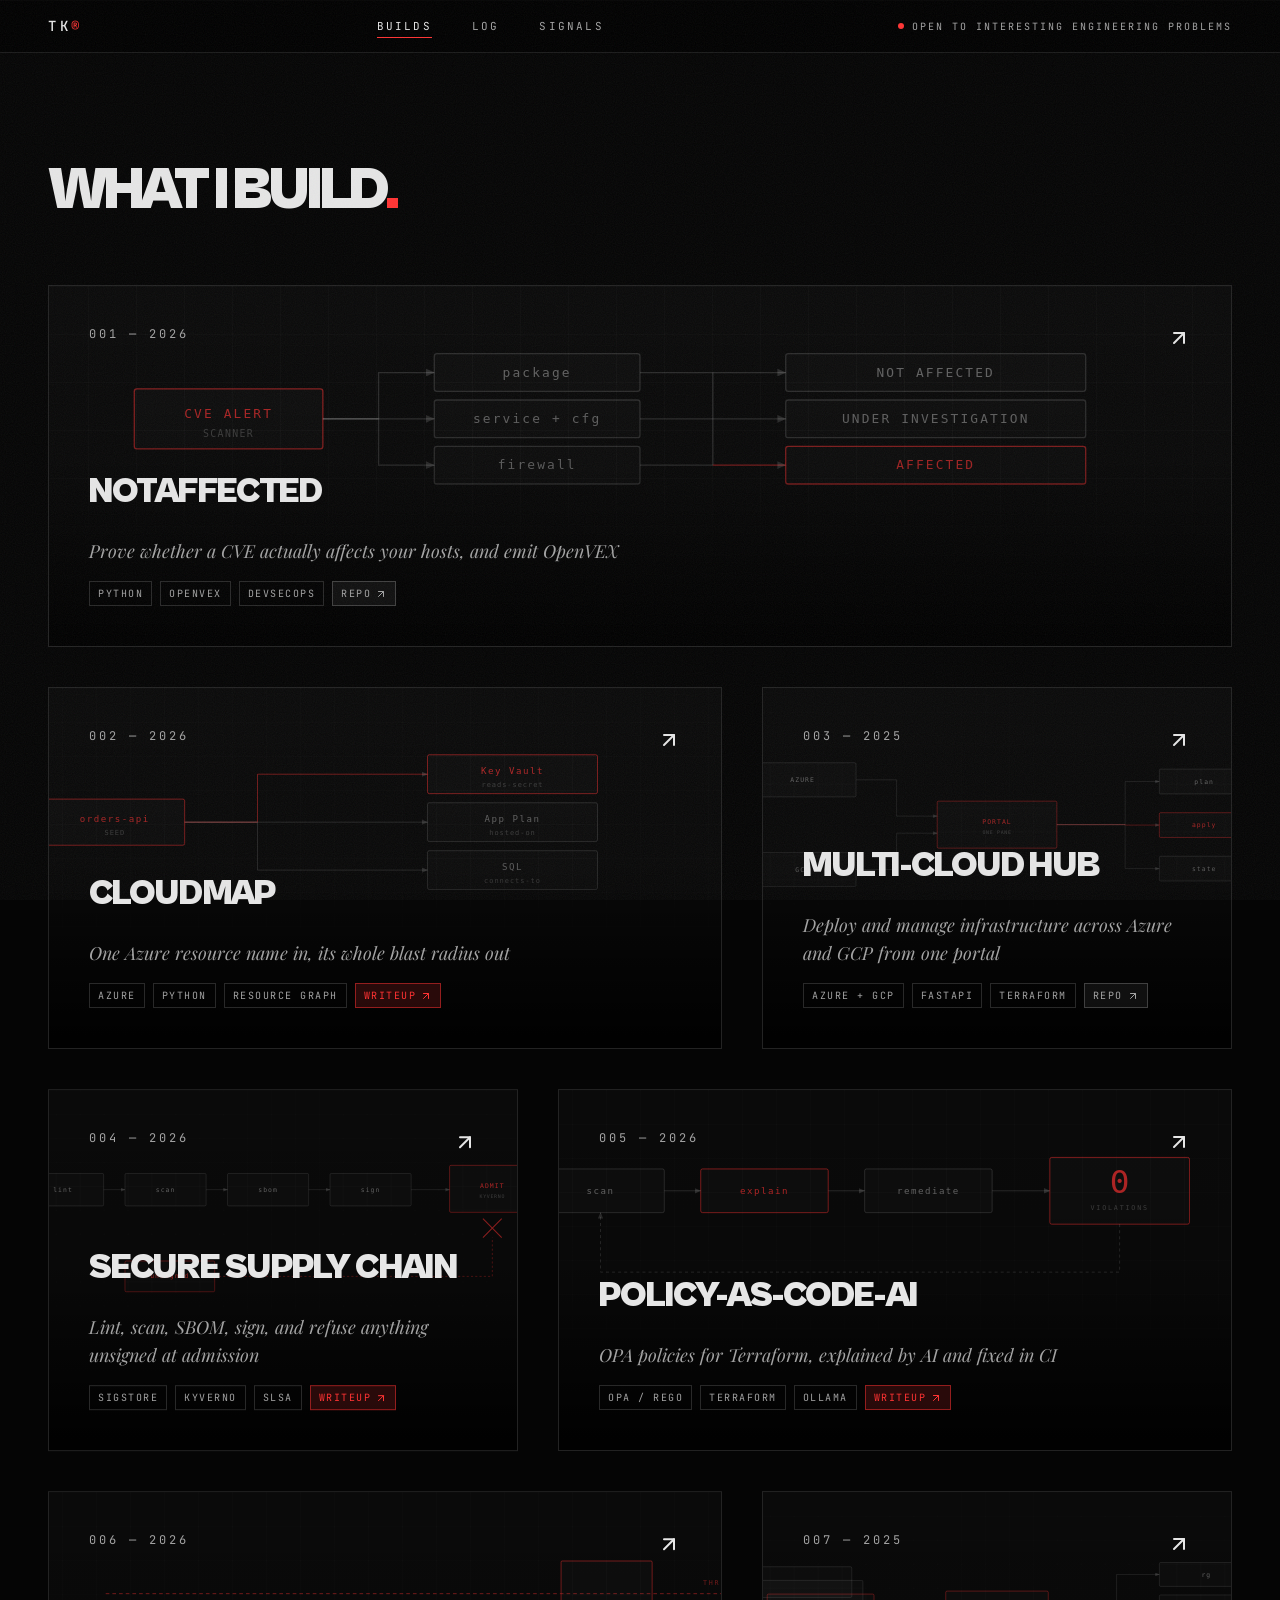
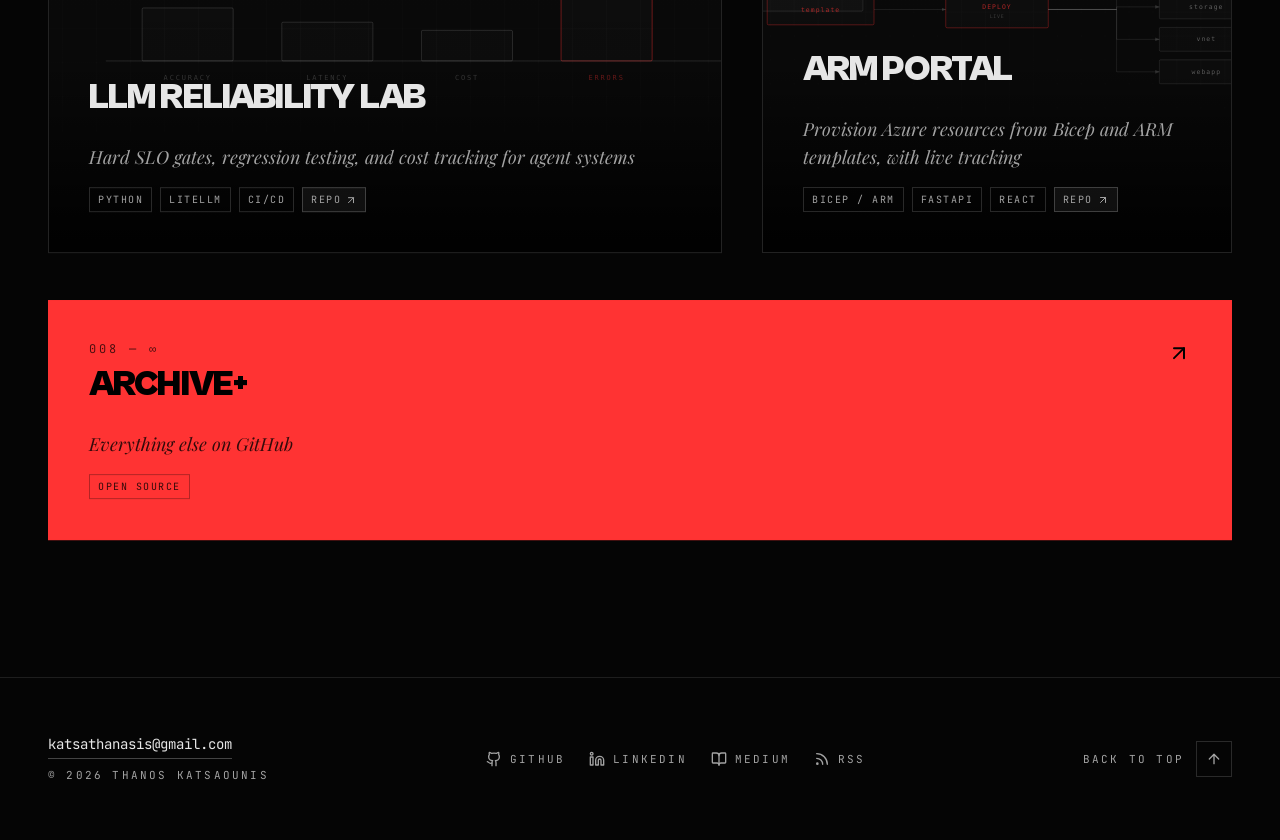
==== commit cfa179a6: "deploy 2026-11-27T14:52Z" ====
--- a/builds/index.html
+++ b/builds/index.html
@@ -26,14 +26,14 @@
       ignored by every scraper that reads it.
     -->
     <title>Builds — Thanos Katsaounis</title>
-    <meta name="description" content="Open-source projects: Azure blast-radius mapping, multi-cloud provisioning, supply-chain signing and admission control, OPA policy remediation, and reliability gates for agent systems." />
+    <meta name="description" content="Open-source projects: deterministic CVE reachability and OpenVEX verification, Azure blast-radius mapping, multi-cloud provisioning, supply-chain signing and admission control, OPA policy remediation, and reliability gates for agent systems." />
     <link rel="canonical" href="https://thanoskatsaounis.me/builds/" />
 
     <!-- Open Graph: LinkedIn, Slack, Facebook, most chat apps -->
     <meta property="og:type" content="website" />
     <meta property="og:site_name" content="Thanos Katsaounis" />
     <meta property="og:title" content="Builds — Thanos Katsaounis" />
-    <meta property="og:description" content="Open-source projects: Azure blast-radius mapping, multi-cloud provisioning, supply-chain signing and admission control, OPA policy remediation, and reliability gates for agent systems." />
+    <meta property="og:description" content="Open-source projects: deterministic CVE reachability and OpenVEX verification, Azure blast-radius mapping, multi-cloud provisioning, supply-chain signing and admission control, OPA policy remediation, and reliability gates for agent systems." />
     <meta property="og:url" content="https://thanoskatsaounis.me/builds/" />
     <meta property="og:image" content="https://thanoskatsaounis.me/og.png" />
     <meta property="og:image:width" content="1200" />
@@ -45,7 +45,7 @@
     <!-- X / Twitter reads its own namespace and falls back to og: for the rest -->
     <meta name="twitter:card" content="summary_large_image" />
     <meta name="twitter:title" content="Builds — Thanos Katsaounis" />
-    <meta name="twitter:description" content="Open-source projects: Azure blast-radius mapping, multi-cloud provisioning, supply-chain signing and admission control, OPA policy remediation, and reliability gates for agent systems." />
+    <meta name="twitter:description" content="Open-source projects: deterministic CVE reachability and OpenVEX verification, Azure blast-radius mapping, multi-cloud provisioning, supply-chain signing and admission control, OPA policy remediation, and reliability gates for agent systems." />
     <meta name="twitter:image" content="https://thanoskatsaounis.me/og.png" />
 
     <!-- Declared so readers and browser extensions discover it without being
@@ -74,7 +74,7 @@
     -->
     <link rel="preload" href="/fonts/cabinet-grotesk-400.woff2" as="font" type="font/woff2" crossorigin />
     <link rel="preload" href="/fonts/cabinet-grotesk-900.woff2" as="font" type="font/woff2" crossorigin />
-    <script type="module" crossorigin src="/assets/index-BjFUWoBJ.js"></script>
+    <script type="module" crossorigin src="/assets/index-C4wzsNeb.js"></script>
     <link rel="stylesheet" crossorigin href="/assets/index-ULLG0FvA.css">
   </head>
   <body>
